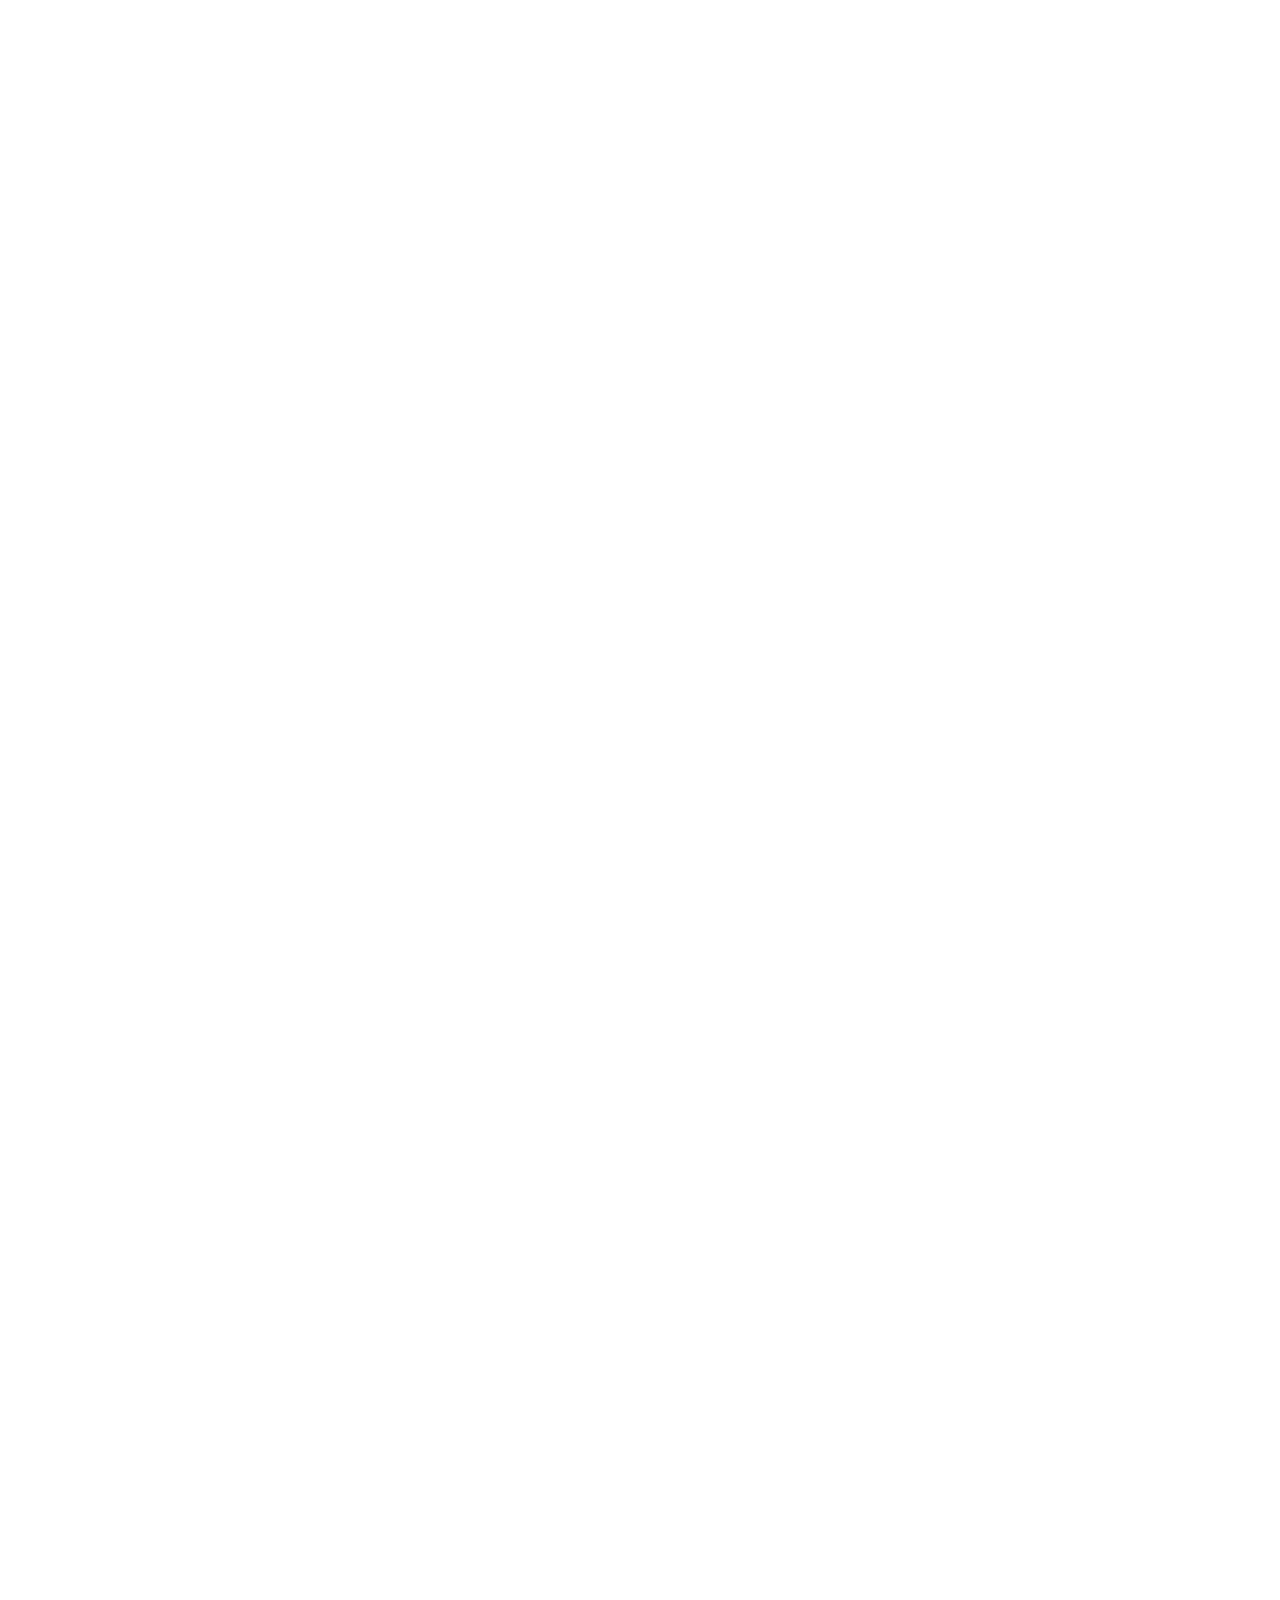
==== index.html @ 31394040 "Add files via upload" ====
<!DOCTYPE html>
<html lang="en">

<head>
    <meta charset="UTF-8">
    <meta name="viewport" content="width=device-width, initial-scale=1.0">
    <title>FORGE | Digital Fabrication</title>
    <link rel="stylesheet" href="index.css">
    <meta name="description" content="A high-performance instrument of digital fabrication. Welcome to FORGE.">
    <link rel="icon" type="image/svg+xml" href="favicon.svg">
</head>
<body class="level-0" style="cursor: crosshair;">
    <!-- Global Scanner Perimeter -->
    <div class="perimeter-scanner">
        <div class="scanner-beam"></div>
    </div>

    <canvas id="tech-canvas"></canvas>

    <!-- Abstract Sci-fi Elements -->
    <div class="abstract-glow glow-1"></div>
    <div class="abstract-glow glow-2"></div>
    <div class="abstract-grid"></div>

    <header class="main-header">
        <div class="logo-container">
            <div class="logo-glow"></div>
            <div class="glitch-text" style="font-family: var(--font-display); font-weight: 700; font-size: 2.5rem; line-height: 1; letter-spacing: 2px;">FORGE_</div>
            <div class="logo-underline"></div>
        </div>
        <nav class="nav-links">
            <a href="#insights" class="nav-link">INSIGHTS</a>
            <a href="#portfolio" class="nav-link">PORTFOLIO</a>
            <a href="#contact" class="btn btn-secondary nav-cta" style="padding: 8px 16px;">WORK WITH US</a>
            <button id="auth-trigger" class="btn btn-primary" style="padding: 12px 24px; font-size: 1rem; letter-spacing: 1px;">LOGIN</button>
            <div id="profile-container" style="position: relative; display: none;">
                <div id="profile-trigger" class="profile-icon">?</div>
                <div id="profile-menu" style="display: none; position: absolute; top: 110%; right: 0; background: var(--surface-container-low); border: 1px solid var(--outline-variant); width: 120px; z-index: 10;">
                    <button id="logout-btn">[ LOGOUT ]</button>
                </div>
            </div>
        </nav>
    </header>

    <!-- HERO SECTION -->
    <section class="hero-section level-0" id="hero-section">
        <div class="hero-bg-image">
            <img src="hero_bg.png" alt="FORGE digital fabrication abstract background">
        </div>
        <canvas id="hero-canvas"></canvas>
        <div class="hero-content">
            <h2 class="hero-eyebrow reveal-text" data-delay="0">WE FORGE YOUR VISION</h2>
            <h1 class="display-lg hero-headline">
                <span class="headline-word" style="--word-index: 0">DIGITAL</span>
                <span class="headline-word" style="--word-index: 1">PRECISION.</span>
                <br>
                <span class="headline-word" style="--word-index: 2">EXACTLY</span>
                <span class="headline-word" style="--word-index: 3">AS</span>
                <span class="headline-word" style="--word-index: 4">IMAGINED.</span>
            </h1>
            <p class="hero-description reveal-text" data-delay="600">
                We build high-performance apps, sites, and digital experiences that don't just meet standards — they
                exceed expectations. Our process rejects generic templates in favor of custom builds tailored to your
                specific goals.
            </p>
            <div class="hero-cta-group reveal-text" data-delay="800">
                <a href="#portfolio" class="btn btn-primary btn-glow">INITIALIZE PORTFOLIO</a>
            </div>
        </div>
    </section>

    <!-- INSIGHTS SECTION -->
    <section id="insights" class="level-1">
        <div class="asymmetrical-box" style="margin-bottom: 64px; max-width: 600px;">
            <span class="label-sm label-glow">Module 1.0</span>
            <h2 class="section-title">SYSTEM INSIGHTS</h2>
            <p style="color: var(--secondary-container);">Operational intelligence from our latest builds. Scalable architecture powered by data, not guesswork.</p>
        </div>

        <div class="layout-grid layout-grid-3">
            <!-- Article 1 -->
            <article class="level-2 data-card ghost-border card-shine">
                <div class="scanning-bg"></div>
                <div class="card-content">
                    <span class="label-sm">CASE STUDY</span>
                    <h3 style="margin-top: 16px;">High-Conversion Interface Architecture</h3>
                    <p style="font-size: 0.875rem; color: var(--secondary-container); margin-bottom: 24px;">Why precision engineering in UI demands clean geometric hierarchies to drive user action and brand authority.</p>
                </div>
            </article>

            <!-- Article 2 -->
            <article class="level-2 data-card ghost-border card-shine" style="transform: translateY(32px);">
                <div class="scanning-bg"></div>
                <div class="card-content">
                    <span class="label-sm">TECH STACK</span>
                    <h3 style="margin-top: 16px;">Engineered for Velocity: Real-Time Data</h3>
                    <p style="font-size: 0.875rem; color: var(--secondary-container); margin-bottom: 24px;">How we manage complex state arrays to ensure micro-second responsiveness in high-traffic applications.</p>
                </div>
            </article>

            <!-- Article 3 -->
            <article class="level-2 data-card ghost-border card-shine" style="background-color: var(--surface-bright);">
                <div class="scanning-bg"></div>
                <div class="card-content">
                    <span class="label-sm">PERFORMANCE</span>
                    <h3 style="margin-top: 16px;">Live Updates vs. Legacy Polling</h3>
                    <p style="font-size: 0.875rem; color: var(--secondary-container); margin-bottom: 32px;">Leveraging Server-Side Events to maximize data freshness and reduce server load in modern React environments.</p>
                    
                    <!-- Server-Side Events Data Flow Visual -->
                    <div class="data-flow-visual">
                        <div class="flow-line"></div>
                        <div class="flow-node active"></div>
                        <div class="flow-node active" style="animation-delay: 0.5s;"></div>
                        <div class="flow-node active" style="animation-delay: 1.0s;"></div>
                        <div class="flow-node"></div>
                    </div>
                </div>
            </article>
        </div>
    </section>

    <!-- PORTFOLIO / SERVICES SECTION -->
    <section id="portfolio" class="level-0" style="padding: 120px 5%;">

        <div class="services-header">
            <div class="asymmetrical-box" style="max-width: 600px;">
                <span class="label-sm label-glow">Module 2.0</span>
                <h2 class="section-title">SERVICES</h2>
                <p style="color: var(--secondary-container); margin-bottom: 0;">Precision-built digital solutions across three core disciplines. Select a node to inspect.</p>
            </div>

            <div class="service-filters" id="service-filters">
                <div class="chip service-chip active" data-filter="all">ALL</div>
                <div class="chip service-chip" data-filter="webdev">WEB DEV</div>
                <div class="chip service-chip" data-filter="design">DESIGN</div>
                <div class="chip service-chip" data-filter="consulting">CONSULTING</div>
            </div>
        </div>

        <div class="services-container" id="services-container">
            <!-- Service 1: Web Development -->
            <div class="service-panel" data-category="webdev">
                <div class="layout-grid" style="align-items: center;">
                    <div class="service-image-container ghost-border">
                        <img src="web_dev_hero.png" alt="Web Development - Full-stack engineering pipeline" class="service-image">
                        <div class="service-image-overlay">
                            <span class="label-sm" style="margin-bottom: 0;">SERVICE_NODE_01</span>
                        </div>
                        <div class="service-image-bar"></div>
                    </div>
                    <div class="service-info">
                        <span class="label-sm" style="color: #ffffff;">FULL-STACK ENGINEERING</span>
                        <h3 class="display-lg" style="font-size: 2.5rem;">WEB DEVELOPMENT</h3>
                        <p style="color: var(--secondary-container); margin-bottom: 32px;">High-performance websites and web applications engineered from the ground up. From responsive landing pages to complex full-stack platforms — every line of code is optimized for speed, scalability, and surgical precision. We don't deploy templates. We build instruments.</p>
                        <div style="display:flex; gap: 8px; margin-bottom: 32px; flex-wrap: wrap;">
                            <span class="chip">REACT</span>
                            <span class="chip">NEXT.JS</span>
                            <span class="chip">NODE.JS</span>
                            <span class="chip">API DESIGN</span>
                            <span class="chip">DATABASES</span>
                        </div>
                        <a href="#contact" class="btn btn-secondary" style="padding: 12px 24px;">REQUEST DEPLOYMENT →</a>
                    </div>
                </div>
            </div>

            <!-- Service 2: UI/UX Design -->
            <div class="service-panel" data-category="design">
                <div class="layout-grid" style="align-items: center; background-color: var(--surface-container-low); margin: 0 -5%; padding: 64px 5%;">
                    <div class="service-info" style="padding-right: 5%;">
                        <span class="label-sm" style="color: #ff6b6b;">INTERFACE ARCHITECTURE</span>
                        <h3 class="display-lg" style="font-size: 2.5rem;">UI / UX DESIGN</h3>
                        <p style="color: var(--secondary-container); margin-bottom: 32px;">Premium interface design that merges aesthetic authority with behavioral intelligence. We craft intuitive, conversion-focused layouts grounded in modern design systems — where every pixel serves a purpose and every interaction tells a story. Visual identity, forged to convert.</p>
                        <div style="display:flex; gap: 8px; margin-bottom: 32px; flex-wrap: wrap;">
                            <span class="chip">FIGMA</span>
                            <span class="chip">PROTOTYPING</span>
                            <span class="chip">DESIGN SYSTEMS</span>
                            <span class="chip">MOTION DESIGN</span>
                        </div>
                        <a href="#contact" class="btn btn-secondary" style="padding: 12px 24px;">INITIATE DESIGN →</a>
                    </div>
                    <div class="service-image-container floating-panel">
                        <img src="design_hero.png" alt="UI/UX Design - Interface architecture" class="service-image">
                        <div class="service-image-overlay">
                            <span class="label-sm" style="margin-bottom: 0;">DESIGN_FORGE_ACTIVE</span>
                        </div>
                    </div>
                </div>
            </div>

            <!-- Service 3: Consulting -->
            <div class="service-panel" data-category="consulting">
                <div class="layout-grid" style="align-items: center;">
                    <div class="service-image-container ghost-border">
                        <img src="consulting_hero.png" alt="Digital Consulting - Strategy and analytics" class="service-image">
                        <div class="service-image-overlay">
                            <span class="label-sm" style="margin-bottom: 0;">STRATEGY_CORE_03</span>
                        </div>
                        <div class="service-image-bar" style="background: linear-gradient(90deg, #b91c1c, #ffffff);"></div>
                    </div>
                    <div class="service-info">
                        <span class="label-sm" style="color: #b91c1c;">STRATEGIC INTELLIGENCE</span>
                        <h3 class="display-lg" style="font-size: 2.5rem;">DIGITAL CONSULTING</h3>
                        <p style="color: var(--secondary-container); margin-bottom: 32px;">Data-driven strategy that transforms business complexity into executable roadmaps. We audit your digital infrastructure, identify performance bottlenecks, and architect growth frameworks — powered by analytics, not assumptions. Your mission parameters, decoded and deployed.</p>
                        <div style="display:flex; gap: 8px; margin-bottom: 32px; flex-wrap: wrap;">
                            <span class="chip">TECH AUDITS</span>
                            <span class="chip">GROWTH STRATEGY</span>
                            <span class="chip">SEO ENGINEERING</span>
                            <span class="chip">ANALYTICS</span>
                        </div>
                        <a href="#contact" class="btn btn-secondary" style="padding: 12px 24px;">SCHEDULE BRIEFING →</a>
                    </div>
                </div>
            </div>
        </div>

    </section>

    <!-- CONTACT SECTION -->
    <section id="contact" class="level-1" style="position: relative; overflow: hidden;">
        <!-- scanning background effect -->
        <div class="scanning-bg" style="opacity: 0.5;"></div>

        <div class="layout-grid" style="position: relative; z-index: 1;">
            <div>
                <span class="label-sm label-glow">Module 3.0</span>
                <h2 class="display-lg section-title" style="font-size: 3rem; text-transform: uppercase;">LET'S BUILD SOMETHING</h2>
                <p style="color: var(--secondary-container); margin-bottom: 48px;">
                    Got a project in mind? Tell us what you need. We'll get back to you within 48 hours with a plan that actually makes sense.
                </p>

            </div>

            <div class="level-2 floating-panel" style="padding: 48px;">
                <form id="contact-form">
                    <div class="input-group">
                        <label class="form-label" for="identity" style="font-family: monospace;">[ YOUR NAME ]</label>
                        <input type="text" id="identity" name="identity" required
                            placeholder="What should we call you?">
                        <span class="error-text">We need your name to get started.</span>
                    </div>

                    <div class="input-group">
                        <label class="form-label" for="vector" style="font-family: monospace;">[ YOUR EMAIL ]</label>
                        <input type="email" id="vector" name="vector" required placeholder="you@example.com">
                        <span class="error-text">Please enter a valid email address.</span>
                    </div>

                    <div class="input-group">
                        <label class="form-label" for="payload" style="font-family: monospace;">[ PROJECT DETAILS ]</label>
                        <textarea id="payload" name="payload" rows="4" required
                            placeholder="What are you building? Tell us about your goals, timeline, and budget..."></textarea>
                        <span class="error-text">Let us know what you have in mind.</span>
                    </div>

                    <button type="submit" class="btn btn-primary glitch-btn" data-target-text="<sending_message>" data-original-text="SEND MESSAGE" style="width: 100%;">SEND MESSAGE</button>
                    <div id="form-success"
                        style="display:none; color: var(--primary); margin-top: 16px; font-weight: 500; text-align: center;">
                        MESSAGE SENT. WE'LL BE IN TOUCH SOON.
                    </div>
                </form>
            </div>
        </div>
    </section>

    <!-- FOOTER -->
    <footer class="level-2" style="background-color: var(--surface);">
        <div style="display: flex; justify-content: space-between; align-items: center; flex-wrap: wrap;">
            <div>
                <span class="label-sm footer-status"><span class="status-dot"></span> SYSTEM STATUS: ONLINE</span>
                <div style="color: var(--secondary-container); font-size: 0.875rem;">© 2026 FORGE LLC</div>
            </div>
            <div class="footer-terminal">
                END OF LINE<span class="terminal-cursor">_</span>
            </div>
        </div>
    </footer>

    <!-- COMMAND CENTER MODULES -->

    <!-- Access Portal (Module 0.0) -->
    <div id="auth-portal" class="overlay-modal" style="display: none;">
        <div class="auth-module">
            <button id="close-auth" class="close-btn">[X]</button>
            <div id="auth-login-view">
                <div class="auth-header">CLIENT PORTAL / SECURE ACCESS</div>
                <p class="auth-subtext">Access your secure client profile to communicate with the Forge engineering team.</p>
                
                <form id="login-form" style="display: flex; flex-direction: column; gap: 16px;">
                    <div class="vault-input-group">
                        <label class="vault-label" for="login-vector">[ USERNAME ]</label>
                        <input type="text" id="login-vector" class="vault-input" placeholder="Enter your username" required>
                    </div>
                    <div class="vault-input-group">
                        <label class="vault-label" for="login-pass">[ PASSWORD ]</label>
                        <input type="password" id="login-pass" class="vault-input" placeholder="Enter your password" required>
                    </div>
                    
                    <button type="submit" class="btn btn-primary" style="margin-top: 16px; width: 100%; font-size: 0.875rem; letter-spacing: 2px;">LOGIN</button>
                    <div style="text-align: center; margin-top: 16px;">
                        <a href="#" id="show-register-link" style="color: var(--secondary-container); font-family: monospace; font-size: 0.75rem; text-decoration: none;">&lt;CREATE_NEW_ACCOUNT&gt;</a>
                    </div>
                </form>
            </div>

            <div id="auth-register-view" style="display: none;">
                <div class="auth-header">CLIENT FABRICATION</div>
                <p class="auth-subtext">Create a secure client profile to establish communications with the Forge engineering team.</p>
                
                <form id="register-form" style="display: flex; flex-direction: column; gap: 16px;">
                    <div class="vault-input-group">
                        <label class="vault-label" for="reg-nom">[ USERNAME ]</label>
                        <input type="text" id="reg-nom" class="vault-input" placeholder="Enter your username" required>
                    </div>
                    <div class="vault-input-group">
                        <label class="vault-label" for="reg-pass">[ PASSWORD ]</label>
                        <input type="password" id="reg-pass" class="vault-input" placeholder="Choose a secure password" required>
                    </div>
                    <div class="vault-input-group">
                        <label class="vault-label" for="reg-pass-confirm">[ CONFIRM PASSWORD ]</label>
                        <input type="password" id="reg-pass-confirm" class="vault-input" placeholder="Confirm your password" required>
                    </div>
                    
                    <button type="submit" class="btn btn-primary" style="margin-top: 16px; width: 100%; font-size: 0.875rem; letter-spacing: 2px;">CREATE ACCOUNT</button>
                    <div style="text-align: center; margin-top: 16px;">
                        <a href="#" id="show-login-link" style="color: var(--secondary-container); font-family: monospace; font-size: 0.75rem; text-decoration: none;">&lt;LOG_INTO_EXISTING_ACCOUNT&gt;</a>
                    </div>
                </form>
            </div>
        </div>
    </div>
    </div>

    <!-- Post-Auth Operations Hub / FB Style Comms Panel -->
    <div id="comms-widget" class="comms-panel" style="display: none;">
        <div class="comms-header" style="justify-content: space-between;">
            <div style="display: flex; align-items: center; gap: 12px;">
                <div style="width: 32px; height: 32px; background: var(--surface-container-low); display: flex; align-items: center; justify-content: center; font-weight: bold; border: 1px solid var(--outline-variant);">FA</div>
                <div style="display: flex; flex-direction: column;">
                    <div style="font-family: var(--font-body); color: var(--primary); font-size: 0.875rem; font-weight: bold;">Forge Admin</div>
                    <div style="display: flex; align-items: center; gap: 6px;">
                        <div style="width: 6px; height: 6px; background: #10b981; border-radius: 50%;"></div>
                        <span style="font-family: var(--font-body); color: var(--secondary-container); font-size: 0.65rem;">Active now</span>
                    </div>
                </div>
            </div>
            <div style="display: flex; gap: 12px; align-items: center;">
                <button id="call-comms" class="icon-btn" title="Initiate Secure Voice Uplink" style="color: var(--primary); font-size: 1.1rem; line-height: 1;">📞</button>
                <button id="maximize-comms" class="icon-btn" style="color: var(--primary); font-size: 1.1rem; line-height: 1;">⛶</button>
            </div>
        </div>
        
        <!-- Voice Call Overlay -->
        <div id="call-overlay" style="display: none; position: absolute; inset: 0; top: 57px; background: rgba(11, 12, 16, 0.95); backdrop-filter: blur(10px); z-index: 10; flex-direction: column; align-items: center; justify-content: center;">
            <div id="call-status-text" style="color: var(--primary); font-family: monospace; font-size: 1.2rem; letter-spacing: 2px; margin-bottom: 24px;">ESTABLISHING UPLINK...</div>
            <div class="voice-bars" style="display: flex; gap: 6px; height: 60px; align-items: center; justify-content: center; margin-bottom: 32px; opacity: 0; transition: opacity 0.3s;">
                <div class="bar"></div><div class="bar"></div><div class="bar"></div><div class="bar"></div><div class="bar"></div>
            </div>
            <div style="display: none; gap: 24px; margin-bottom: 32px;" id="user-call-extras">
                <button class="call-mute-btn action-circle-btn" style="background: #111; border: 1px solid rgba(255,255,255,0.08); box-shadow: inset 0 2px 4px rgba(255,255,255,0.05), inset 0 -4px 10px rgba(0,0,0,0.8), 0 10px 20px rgba(0,0,0,0.6); border-radius: 50%; width: 56px; height: 56px; display: flex; align-items: center; justify-content: center; cursor: pointer; color: #fff; transition: all 0.3s cubic-bezier(0.4, 0, 0.2, 1); transform: translateY(0);" onmouseover="this.style.transform='translateY(-4px)'; this.style.boxShadow='inset 0 2px 4px rgba(255,255,255,0.1), inset 0 -4px 10px rgba(0,0,0,0.8), 0 15px 25px rgba(0,0,0,0.8)';" onmouseout="this.style.transform='translateY(0)'; this.style.boxShadow='inset 0 2px 4px rgba(255,255,255,0.05), inset 0 -4px 10px rgba(0,0,0,0.8), 0 10px 20px rgba(0,0,0,0.6)';">
                    <svg width="22" height="22" viewBox="0 0 24 24" fill="currentColor" style="filter: drop-shadow(0 2px 4px rgba(0,0,0,0.5));"><path d="M12 14c1.66 0 2.99-1.34 2.99-3L15 5c0-1.66-1.34-3-3-3S9 3.34 9 5v6c0 1.66 1.34 3 3 3zm5.3-3c0 3-2.54 5.1-5.3 5.1S6.7 14 6.7 11H5c0 3.41 2.72 6.23 6 6.72V21h2v-3.28c3.28-.48 6-3.3 6-6.72h-1.7z"/></svg>
                </button>
                <button class="call-speaker-btn action-circle-btn" style="background: #111; border: 1px solid rgba(255,255,255,0.08); box-shadow: inset 0 2px 4px rgba(255,255,255,0.05), inset 0 -4px 10px rgba(0,0,0,0.8), 0 10px 20px rgba(0,0,0,0.6); border-radius: 50%; width: 56px; height: 56px; display: flex; align-items: center; justify-content: center; cursor: pointer; color: #fff; transition: all 0.3s cubic-bezier(0.4, 0, 0.2, 1); transform: translateY(0);" onmouseover="this.style.transform='translateY(-4px)'; this.style.boxShadow='inset 0 2px 4px rgba(255,255,255,0.1), inset 0 -4px 10px rgba(0,0,0,0.8), 0 15px 25px rgba(0,0,0,0.8)';" onmouseout="this.style.transform='translateY(0)'; this.style.boxShadow='inset 0 2px 4px rgba(255,255,255,0.05), inset 0 -4px 10px rgba(0,0,0,0.8), 0 10px 20px rgba(0,0,0,0.6)';">
                    <svg width="22" height="22" viewBox="0 0 24 24" fill="currentColor" style="filter: drop-shadow(0 2px 4px rgba(0,0,0,0.5));"><path d="M3 9v6h4l5 5V4L7 9H3zm13.5 3c0-1.77-1.02-3.29-2.5-4.03v8.05c1.48-.73 2.5-2.25 2.5-4.02zM14 3.23v2.06c2.89.86 5 3.54 5 6.71s-2.11 5.85-5 6.71v2.06c4.01-.91 7-4.49 7-8.77s-2.99-7.86-7-8.77z"/></svg>
                </button>
            </div>
            <button id="end-call-btn" class="uplink-action-btn" style="display: block; background: #000; border: 1px solid #ef4444; color: #ef4444; border-radius: 8px; padding: 14px 40px; font-weight: bold; font-family: monospace; font-size: 1rem; letter-spacing: 2px; box-shadow: 0 8px 24px rgba(239, 68, 68, 0.15); transition: all 0.3s cubic-bezier(0.4, 0, 0.2, 1); cursor: pointer;" onmouseover="this.style.background='#ef4444'; this.style.color='#000'; this.style.boxShadow='0 12px 30px rgba(239, 68, 68, 0.4)'; this.style.transform='translateY(-2px)';" onmouseout="this.style.background='#000'; this.style.color='#ef4444'; this.style.boxShadow='0 8px 24px rgba(239, 68, 68, 0.15)'; this.style.transform='translateY(0)';">[ CANCEL ]</button>
        </div>

        <div id="client-progress-container" style="padding: 12px 16px; background: rgba(0, 0, 0, 0.4); border-bottom: 1px solid var(--outline-variant); display: flex; flex-direction: column; gap: 8px;">
            <div style="display: flex; justify-content: space-between; font-size: 0.75rem; font-family: monospace; color: var(--secondary-container); letter-spacing: 1px;">
                <span>PROJECT STATUS</span>
                <span id="client-progress-text" style="color: var(--primary);">NOT STARTED</span>
            </div>
            <div class="progress-track" style="height: 6px; background: rgba(255,255,255,0.1); border-radius: 3px; position: relative; overflow: hidden;">
                <div id="client-progress-fill" style="position: absolute; top: 0; left: 0; height: 100%; width: 0%; background: linear-gradient(90deg, #ef4444, #f87171); border-radius: 3px; transition: width 0.5s cubic-bezier(0.4, 0, 0.2, 1); box-shadow: 0 0 10px rgba(239, 68, 68, 0.5);"></div>
            </div>
            <div style="display: flex; justify-content: space-between; font-size: 0.6rem; color: rgba(255,255,255,0.3); text-transform: uppercase;">
                <span>Initiated</span>
                <span>In Progress</span>
                <span>Review</span>
                <span>Complete</span>
            </div>
        </div>

        <div class="comms-body" id="comms-feed" style="background: var(--surface);">
            <!-- Feed drops the heavy system messages, uses left/right chat bubble alignment -->
            <div class="chat-bubble admin-bubble" style="margin-top: 8px;">Forge systems online. How can we deploy?</div>
        </div>
        
        <div class="comms-footer" id="user-comms-footer" style="display: flex; gap: 8px; align-items: center; padding: 12px; background: var(--surface-container-low);">
            <button id="user-attach-btn" class="icon-btn" style="color: var(--secondary-container); font-size: 1.1rem; flex-shrink: 0;" title="Attach File">📎</button>
            <input type="file" id="user-file-input" style="display: none;" accept="image/*,video/*,audio/*,.pdf,.doc,.docx">
            <input type="text" id="direct-transmission" placeholder="Type a message..." class="vault-input" style="flex-grow: 1; padding: 8px; font-size: 0.875rem; border: none; background: transparent;">
            <button id="user-voice-btn" class="icon-btn" style="color: var(--secondary-container); font-size: 1.1rem; flex-shrink: 0;" title="Voice Note">🎤</button>
            <button id="fb-send-btn" class="btn btn-primary" style="padding: 8px 12px; font-size: 0.75rem; flex-shrink: 0;">SEND</button>
        </div>
        <div id="user-recording-overlay" style="display: none; align-items: center; justify-content: space-between; padding: 12px; background: var(--surface-container-low); border-top: 1px solid var(--outline-variant); position: absolute; bottom: 0; left: 0; right: 0; height: 50px; z-index: 20;">
            <div style="display: flex; align-items: center; gap: 12px; color: var(--error); font-weight: bold; animation: comms-pulse 1s infinite alternate;">
                <div style="width: 10px; height: 10px; background: var(--error); border-radius: 50%;"></div> RECORDING...
            </div>
            <div style="font-family: monospace; color: var(--primary);" id="user-recording-timer">0:00</div>
            <div style="display: flex; gap: 8px;">
                <button id="user-cancel-voice" class="icon-btn" style="color: var(--error);" title="Cancel">✖</button>
                <button id="user-send-voice" class="btn btn-primary" style="padding: 4px 12px; font-size: 0.75rem; background: var(--error); border-color: var(--error); color: #fff;">SEND</button>
            </div>
        </div>
    </div>
    </div>
    <div class="social-floats">
        <a href="https://wa.me/1234567890" target="_blank" rel="noopener noreferrer" class="social-float-btn wa-float">
            <svg xmlns="http://www.w3.org/2000/svg" viewBox="0 0 448 512" fill="#fff">
                <path d="M380.9 97.1C339 55.1 283.2 32 223.9 32c-122.4 0-222 99.6-222 222 0 39.1 10.2 77.3 29.6 111L0 480l117.7-30.9c32.4 17.7 68.9 27 106.1 27h.1c122.3 0 224.1-99.6 224.1-222 0-59.3-25.2-115-67.1-157.1zM224 430c-30.3 0-60.6-8.2-86.4-23.7l-6.2-3.7-64.2 16.8 17-62.6-4.1-6.5C63.8 322 54 289.4 54 254.9c0-93.7 76.5-170.2 170.2-170.2 45.4 0 88.1 17.7 120.2 49.8 32 32.1 49.7 74.8 49.7 120.2 0 93.8-76.5 170.3-170.1 170.3zm93.4-127.3c-5.1-2.6-30.3-15-35-16.7-4.7-1.7-8.1-2.6-11.5 2.6-3.4 5.1-13.2 16.7-16.2 20.1-3 3.4-6 3.8-11.1 1.3-29.4-14.7-49.3-26.6-69-59.6-1.9-3.2 1.9-2.9 6.8-12.7s11.5-16.2 13.2-19.6c1.7-3.4 .9-6.4-.4-9-1.3-2.6-11.5-27.8-15.8-38.1-4.1-10.2-8.3-8.8-11.5-9-3-.1-6.4-.1-9.8-.1s-8.9 1.3-13.6 6.4c-4.7 5.1-18 17.5-18 42.7s18.4 49.5 20.9 52.9c2.6 3.4 36.1 55.1 87.4 77.2 32.5 14 45.3 15.2 61.5 12.8 9.9-1.5 30.3-12.4 34.6-24.4 4.3-12 4.3-22.2 3-24.4-1.3-2.2-4.7-3.4-9.8-6z"/>
            </svg>
        </a>
        <a href="https://t.me/Argon_xrpl" target="_blank" rel="noopener noreferrer" class="social-float-btn tg-float">
            <svg viewBox="0 0 240 240" xmlns="http://www.w3.org/2000/svg">
                <g fill="#fff">
                    <path d="m98 175c-4 0-3-1-4-4l-11-37 87-54c4-2 8 1 5 4l-75 68v39l22-19 36 26c6 3 11 2 13-5l23-110c2-9-3-13-9-11l-140 54c-8 3-8 8-1 10l36 11 17 56z"/>
                    <path opacity="0.8" d="m98 175 16-16-16-11z"/>
                    <path opacity="0.9" d="m114 159 47 34-45-70z"/>
                </g>
            </svg>
        </a>
        <a href="https://www.facebook.com/profile.php?id=61575363518388" target="_blank" rel="noopener noreferrer" class="social-float-btn fb-float">
            <svg xmlns="http://www.w3.org/2000/svg" viewBox="0 0 320 512" fill="#fff"><path d="M279.14 288l14.22-92.66h-88.91v-60.13c0-25.35 12.42-50.06 52.24-50.06h40.42V6.26S260.43 0 225.36 0c-73.22 0-121.08 44.38-121.08 124.72v70.62H22.89V288h81.39v224h100.17V288z"/></svg>
        </a>
        <a href="https://x.com/ForgeCreative26" target="_blank" rel="noopener noreferrer" class="social-float-btn x-float">
            <svg xmlns="http://www.w3.org/2000/svg" viewBox="0 0 512 512" fill="#fff"><path d="M389.2 48h70.6L305.6 224.2 487 464H345L233.6 318.6 106.5 464H35.8L200.7 275.5 26.8 48H172.4L272.9 180.9 389.2 48zM364.4 421.8h39.1L151.1 88h-42L364.4 421.8z"/></svg>
        </a>
    </div>

    <!-- Firebase Core & Database -->
    <script src="https://www.gstatic.com/firebasejs/9.23.0/firebase-app-compat.js"></script>
    <script src="https://www.gstatic.com/firebasejs/9.23.0/firebase-database-compat.js"></script>
    <!-- State Multiplexer -->
    <script src="firebase-sync.js"></script>
    <script src="main.js"></script>
</body>

</html>
---- index.css ----
@import url('https://fonts.googleapis.com/css2?family=Inter:wght@400;500;600&family=Space+Grotesk:wght@400;500;700&display=swap');

:root {
  /* Colors */
  --surface: #0b0c10; /* Smooth, deep midnight blue */
  --surface-container-low: #13151a;
  --surface-container: #1c1f26;
  --surface-bright: #282c36;
  
  --primary: #ef4444; /* Vibrant red */
  --primary-container: #991b1b; /* Deep crimson */
  --on-primary: #ffffff;
  
  --secondary-container: #b7b5b4;
  --error: #ffb4ab;
  --on-surface: #e2e2e2;
  --outline-variant: rgba(198, 198, 199, 0.15); /* 15% ghost border */

  /* Shadows & Elevations */
  --ambient-red-shadow: 0 10px 40px rgba(185, 28, 28, 0.15); /* Smoother red glow */
  --ambient-red-shadow-hover: 0 0 25px rgba(239, 68, 68, 0.4);
  --glass-bg: rgba(40, 44, 54, 0.5); /* surface-bright at 50% */

  /* Typography */
  --font-display: 'Space Grotesk', sans-serif;
  --font-body: 'Inter', sans-serif;
}

/* Base Reset & Global Styles */
* {
  box-sizing: border-box;
  margin: 0;
  padding: 0;
  border-radius: 0 !important; /* Zero border radius rule */
}

html {
  scroll-behavior: smooth;
}

::-webkit-scrollbar {
  width: 8px;
}
::-webkit-scrollbar-track {
  background: var(--surface);
}
::-webkit-scrollbar-thumb {
  background: rgba(239, 68, 68, 0.3);
  border-radius: 4px !important;
}
::-webkit-scrollbar-thumb:hover {
  background: rgba(239, 68, 68, 0.6);
}

body {
  background-color: var(--surface);
  color: var(--on-surface);
  font-family: var(--font-body);
  line-height: 1.6;
  -webkit-font-smoothing: antialiased;
}

h1, h2, h3, h4, h5, h6 {
  font-family: var(--font-display);
  font-weight: 700;
  letter-spacing: -0.05em;
  margin-bottom: 24px;
}

h1, .display-lg {
  font-size: 4rem;
  line-height: 1.1;
}

h2 { font-size: 2.5rem; }
h3 { font-size: 1.75rem; }

.label-sm {
  font-size: 0.75rem;
  text-transform: uppercase;
  letter-spacing: 0.1em;
  font-weight: 500;
  color: var(--primary);
  display: block;
  margin-bottom: 8px;
}

/* Layout Levels */
.level-0 { background-color: var(--surface); }
.level-1 { background-color: var(--surface-container-low); padding: 80px 5%; }
.level-2 { background-color: var(--surface-container); padding: 32px; }

/* Utilities */
.ghost-border { border: 1px solid var(--outline-variant); }
.floating-panel {
  background: var(--glass-bg);
  backdrop-filter: blur(20px);
  -webkit-backdrop-filter: blur(20px);
  box-shadow: var(--ambient-red-shadow);
  border: 1px solid rgba(255, 255, 255, 0.05); /* very subtle highlight */
  transform: translateZ(0); /* Hardware acceleration to fix motion blur trailing */
  -webkit-transform: translateZ(0);
  will-change: transform, backdrop-filter;
  backface-visibility: hidden;
  -webkit-backface-visibility: hidden;
}

/* Buttons (The "Forge" Strike) */
.profile-icon {
  width: 40px;
  height: 40px;
  border-radius: 50% !important; /* Overriding strict brutalist rules per user spec */
  background: var(--surface-container-low);
  color: var(--primary);
  display: flex;
  align-items: center;
  justify-content: center;
  font-size: 1.25rem;
  font-weight: bold;
  border: 1px solid var(--outline-variant);
  cursor: pointer;
  font-family: var(--font-display);
  transition: all 0.2s ease;
}
.profile-icon:hover {
  border-color: var(--primary);
  background: rgba(239, 68, 68, 0.1);
}

.btn {
  font-family: var(--font-display);
  font-weight: 500;
  font-size: 1rem;
  padding: 16px 32px;
  cursor: pointer;
  border: none;
  transition: all 0.4s cubic-bezier(0.25, 0.46, 0.45, 0.94);
  display: inline-flex;
  align-items: center;
  justify-content: center;
  gap: 8px;
  text-decoration: none;
  position: relative;
  overflow: hidden;
}

.btn-primary {
  background: linear-gradient(135deg, var(--primary) 0%, var(--primary-container) 100%);
  color: var(--on-primary);
  position: relative;
}

.btn-primary::after {
  content: '';
  position: absolute;
  top: -50%;
  left: -60%;
  width: 30%;
  height: 200%;
  background: linear-gradient(90deg, transparent, rgba(255,255,255,0.15), transparent);
  transform: skewX(-20deg);
  transition: left 0.6s ease;
}

.btn-primary:hover::after {
  left: 120%;
}

.btn-primary:hover {
  box-shadow: 0 0 25px rgba(239, 68, 68, 0.5),
              0 0 50px rgba(220, 38, 38, 0.2),
              0 8px 32px rgba(185, 28, 28, 0.3);
  transform: translateY(-2px);
}

.btn-primary:active {
  transform: translateY(0) scale(0.98);
  box-shadow: 0 0 15px rgba(239, 68, 68, 0.3);
}

.btn-glow {
  animation: btnGlowPulse 3s ease-in-out infinite;
}

@keyframes btnGlowPulse {
  0%, 100% { box-shadow: 0 0 15px rgba(239, 68, 68, 0.2), 0 4px 15px rgba(185, 28, 28, 0.15); }
  50% { box-shadow: 0 0 30px rgba(239, 68, 68, 0.4), 0 4px 25px rgba(185, 28, 28, 0.3); }
}

.btn-secondary {
  background: transparent;
  border: 1px solid var(--outline-variant);
  color: var(--primary);
}

.btn-secondary:hover {
  background-color: rgba(239, 68, 68, 0.1);
  border-color: var(--primary);
  box-shadow: 0 0 20px rgba(239, 68, 68, 0.15);
  transform: translateY(-2px);
}

/* Input Fields */
.input-group {
  margin-bottom: 24px;
  position: relative;
}

.form-label {
  display: block;
  font-size: 0.875rem;
  margin-bottom: 8px;
  color: var(--secondary-container);
}

input, textarea {
  width: 100%;
  background-color: var(--surface-bright); /* highest surface */
  border: none;
  border-bottom: 2px solid transparent;
  color: var(--on-surface);
  padding: 16px;
  font-family: var(--font-body);
  font-size: 1rem;
  transition: all 0.3s ease;
  resize: vertical;
}

input:focus, textarea:focus {
  outline: none;
  border-bottom: 2px solid var(--primary);
  background-color: rgba(57, 57, 57, 0.8);
  box-shadow: 0 10px 20px -10px var(--primary);
}

input:hover, textarea:hover {
  background-color: var(--surface-container-low);
  box-shadow: inset 0 0 10px rgba(239, 68, 68, 0.1);
}

/* Error States */
.has-error input, .has-error textarea {
  border-bottom: 2px solid var(--error);
  box-shadow: inset 0 0 10px rgba(255, 180, 171, 0.05);
}

.error-text {
  color: var(--error);
  font-size: 0.75rem;
  margin-top: 6px;
  display: none;
}
.has-error .error-text { display: block; }

/* Chips */
.chip {
  display: inline-block;
  padding: 8px 16px;
  background-color: var(--surface-bright);
  color: var(--secondary-container);
  font-size: 0.875rem;
  margin-right: 8px;
  margin-bottom: 8px;
  transition: all 0.3s cubic-bezier(0.25, 0.46, 0.45, 0.94);
  position: relative;
  overflow: hidden;
}

.chip::before {
  content: '';
  position: absolute;
  inset: 0;
  background: linear-gradient(135deg, rgba(239, 68, 68, 0.1) 0%, rgba(255, 255, 255, 0.05) 100%);
  opacity: 0;
  transition: opacity 0.3s ease;
}

.chip:hover::before {
  opacity: 1;
}

.chip:hover {
  color: var(--primary);
  border-color: rgba(239, 68, 68, 0.3);
  transform: translateY(-1px);
  box-shadow: 0 4px 12px rgba(239, 68, 68, 0.1);
}

.chip.active {
  background-color: var(--primary);
  color: var(--on-primary);
}

/* Lists and Scanners */
.data-card {
  position: relative;
  overflow: hidden;
}

.scanning-bg {
  position: absolute;
  top: 0; left: 0; right: 0; bottom: 0;
  background: repeating-linear-gradient(
    0deg,
    transparent,
    transparent 1px,
    rgba(255,255,255,0.02) 1px,
    rgba(255,255,255,0.02) 2px
  );
  pointer-events: none;
  z-index: 0;
}

.card-content {
  position: relative;
  z-index: 1;
}

/* Custom Grid/Layout Rules */
.layout-grid {
  display: grid;
  grid-template-columns: 1fr;
  gap: 32px;
}

@media(min-width: 768px) {
  .layout-grid {
    grid-template-columns: repeat(2, 1fr);
  }
  .layout-grid-3 {
    grid-template-columns: repeat(3, 1fr);
  }
}

.main-header {
  padding: 24px 5%;
  display: flex;
  justify-content: space-between;
  align-items: center;
  position: sticky;
  top: 0;
  z-index: 100;
  background: rgba(11, 12, 16, 0.85);
  backdrop-filter: blur(20px) saturate(1.5);
  border-bottom: 1px solid rgba(239, 68, 68, 0.08);
  transition: all 0.4s cubic-bezier(0.25, 0.46, 0.45, 0.94);
}

.main-header:hover {
  border-bottom-color: rgba(239, 68, 68, 0.2);
  background: rgba(11, 12, 16, 0.92);
}

/* ========================= */
/* LOGO ENHANCEMENT          */
/* ========================= */

.logo-container {
  position: relative;
  display: inline-flex;
  flex-direction: column;
  align-items: flex-start;
  cursor: pointer;
  transition: transform 0.5s cubic-bezier(0.25, 0.46, 0.45, 0.94);
}

.logo-container:hover {
  transform: scale(1.12) translateX(4px);
}

.logo-container:hover .glitch-text {
  text-shadow: 0 0 20px rgba(239, 68, 68, 0.6),
               0 0 40px rgba(220, 38, 38, 0.3),
               0 0 80px rgba(185, 28, 28, 0.15);
  filter: brightness(1.2);
}

.logo-glow {
  position: absolute;
  top: 50%;
  left: 50%;
  transform: translate(-50%, -50%);
  width: 120%;
  height: 200%;
  background: radial-gradient(
    ellipse at center,
    rgba(239, 68, 68, 0.15) 0%,
    rgba(220, 38, 38, 0.08) 30%,
    transparent 70%
  );
  pointer-events: none;
  opacity: 0;
  transition: opacity 0.5s ease;
  filter: blur(20px);
}

.logo-container:hover .logo-glow {
  opacity: 1;
  animation: logoGlowPulse 2s ease-in-out infinite alternate;
}

@keyframes logoGlowPulse {
  0% { opacity: 0.6; transform: translate(-50%, -50%) scale(0.9); }
  100% { opacity: 1; transform: translate(-50%, -50%) scale(1.1); }
}

.logo-underline {
  width: 0;
  height: 2px;
  background: linear-gradient(90deg, var(--primary), var(--primary-container), #ffffff);
  transition: width 0.6s cubic-bezier(0.25, 0.46, 0.45, 0.94);
  margin-top: 4px;
  box-shadow: 0 0 10px rgba(239, 68, 68, 0.5),
              0 0 20px rgba(239, 68, 68, 0.2);
}

.logo-container:hover .logo-underline {
  width: 100%;
}

/* ========================= */
/* NAV LINKS ENHANCEMENT     */
/* ========================= */

.nav-links {
  display: flex;
  gap: 24px;
  align-items: center;
}

.nav-link {
  color: var(--on-surface);
  text-decoration: none;
  font-size: 0.875rem;
  font-family: var(--font-display);
  font-weight: 500;
  letter-spacing: 1px;
  position: relative;
  padding: 4px 0;
  transition: color 0.3s ease, text-shadow 0.3s ease;
}

.nav-link::after {
  content: '';
  position: absolute;
  bottom: -2px;
  left: 0;
  width: 0;
  height: 1px;
  background: linear-gradient(90deg, var(--primary), #ffffff);
  transition: width 0.4s cubic-bezier(0.25, 0.46, 0.45, 0.94);
  box-shadow: 0 0 8px rgba(239, 68, 68, 0.4);
}

.nav-link:hover {
  color: var(--primary);
  text-shadow: 0 0 15px rgba(239, 68, 68, 0.4);
}

.nav-link:hover::after {
  width: 100%;
}

.nav-cta {
  position: relative;
  overflow: hidden;
}

.nav-cta::before {
  content: '';
  position: absolute;
  top: 0;
  left: -100%;
  width: 100%;
  height: 100%;
  background: linear-gradient(90deg, transparent, rgba(239, 68, 68, 0.1), transparent);
  transition: left 0.5s ease;
}

.nav-cta:hover::before {
  left: 100%;
}

/* Footer structure */
footer {
  padding: 80px 5%;
  border-top: 10px solid var(--surface-container-low);
}

.asymmetrical-box {
  border-left: 4px solid var(--primary);
  padding-left: 24px;
}

/* Tech Canvas Background */
#tech-canvas {
  position: fixed;
  top: 0;
  left: 0;
  width: 100vw;
  height: 100vh;
  z-index: -1;
  pointer-events: none;
  opacity: 0.6;
}

/* Glitch Title Animation */
.glitch-text {
  position: relative;
  display: inline-block;
  color: var(--primary);
  transition: filter 0.5s ease, text-shadow 0.5s ease;
}

.glitch-text::before, .glitch-text::after {
  content: "FORGE_";
  position: absolute;
  top: 0;
  left: 0;
  width: 100%;
  height: 100%;
  background: transparent;
  color: var(--primary);
  overflow: hidden;
  clip-path: polygon(0 0, 100% 0, 100% 100%, 0 100%);
  pointer-events: none;
}

.glitch-text::before {
  left: 2px;
  text-shadow: -1px 0 rgba(255, 0, 0, 0.7);
  animation: glitch-anim-1 3s infinite linear alternate-reverse;
}

.glitch-text::after {
  left: -2px;
  text-shadow: -1px 0 rgba(255, 255, 255, 0.5);
  animation: glitch-anim-2 2s infinite linear alternate-reverse;
}

@keyframes glitch-anim-1 {
  0% { clip-path: inset(20% 0 80% 0); }
  20% { clip-path: inset(60% 0 10% 0); }
  40% { clip-path: inset(40% 0 50% 0); }
  60% { clip-path: inset(80% 0 5% 0); }
  80% { clip-path: inset(10% 0 70% 0); }
  100% { clip-path: inset(30% 0 50% 0); }
}

@keyframes glitch-anim-2 {
  0% { clip-path: inset(10% 0 60% 0); }
  20% { clip-path: inset(30% 0 20% 0); }
  40% { clip-path: inset(70% 0 10% 0); }
  60% { clip-path: inset(20% 0 50% 0); }
  80% { clip-path: inset(50% 0 30% 0); }
  100% { clip-path: inset(5% 0 80% 0); }
}

/* 3D Depth Card Tilt */
.data-card, .floating-panel {
  transform-style: preserve-3d;
  transition: transform 0.1s ease-out, box-shadow 0.1s ease-out;
}
.data-card .card-content, .floating-panel > * {
  transform: translateZ(40px);
}

/* Abstract Sci-Fi Elements */
.abstract-glow {
  position: fixed;
  border-radius: 50% !important;
  filter: blur(120px);
  z-index: -2;
  pointer-events: none;
  opacity: 0.15;
}

.glow-1 {
  width: 60vw;
  height: 60vw;
  background: radial-gradient(circle, #7f1d1d 0%, transparent 70%);
  top: -20vw;
  left: -20vw;
}

.glow-2 {
  width: 50vw;
  height: 50vw;
  background: radial-gradient(circle, #b91c1c 0%, transparent 70%);
  bottom: -10vw;
  right: -10vw;
}

.abstract-grid {
  position: fixed;
  top: 0; left: 0; right: 0; bottom: 0;
  background-image: linear-gradient(rgba(255, 255, 255, 0.02) 1px, transparent 1px),
  linear-gradient(90deg, rgba(255, 255, 255, 0.02) 1px, transparent 1px);
  background-size: 80px 80px;
  z-index: -3;
  pointer-events: none;
  transform: perspective(500px) rotateX(60deg) scale(2.5) translateY(-200px);
  opacity: 0.8;
  mask-image: radial-gradient(circle at center, black 20%, transparent 80%);
  -webkit-mask-image: radial-gradient(circle at center, black 20%, transparent 80%);
}

/* ==================== */
/* HERO SECTION STYLES  */
/* ==================== */

.hero-section {
  position: relative;
  padding: 120px 5%;
  min-height: 90vh;
  display: flex;
  align-items: center;
  justify-content: center;
  overflow: hidden;
  text-align: center;
}

.hero-bg-image {
  position: absolute;
  inset: 0;
  z-index: 0;
  overflow: hidden;
}

.hero-bg-image img {
  width: 100%;
  height: 100%;
  object-fit: cover;
  opacity: 0.35;
  filter: saturate(0.9) hue-rotate(90deg);
  animation: heroImagePulse 12s ease-in-out infinite alternate;
}

@keyframes heroImagePulse {
  0% { transform: scale(1); filter: saturate(0.9) brightness(0.8) hue-rotate(90deg); }
  50% { transform: scale(1.03); filter: saturate(1.1) brightness(1) hue-rotate(90deg); }
  100% { transform: scale(1); filter: saturate(0.9) brightness(0.8) hue-rotate(90deg); }
}

/* Red tint overlay on hero */
.hero-bg-image::before {
  content: '';
  position: absolute;
  inset: 0;
  background: rgba(153, 27, 27, 0.15);
  mix-blend-mode: color;
  z-index: 1;
  pointer-events: none;
}

.hero-bg-image::after {
  content: '';
  position: absolute;
  inset: 0;
  background: linear-gradient(
    180deg,
    rgba(11, 12, 16, 0.6) 0%,
    rgba(20, 5, 5, 0.35) 40%,
    rgba(11, 12, 16, 0.7) 80%,
    rgba(11, 12, 16, 1) 100%
  );
  z-index: 2;
}

.hero-content {
  max-width: 900px;
  position: relative;
  z-index: 3;
  display: flex;
  flex-direction: column;
  align-items: center;
}

.hero-eyebrow {
  font-family: var(--font-display);
  color: var(--primary);
  font-size: 1.25rem;
  letter-spacing: 6px;
  margin-bottom: 24px;
  text-transform: uppercase;
  text-shadow: 0 0 15px rgba(239, 68, 68, 0.5);
  position: relative;
}

.hero-eyebrow::before,
.hero-eyebrow::after {
  content: '///';
  font-family: monospace;
  font-size: 0.75rem;
  color: rgba(255, 255, 255, 0.4);
  position: absolute;
  top: 50%;
  transform: translateY(-50%);
}

.hero-eyebrow::before {
  left: -40px;
}

.hero-eyebrow::after {
  right: -40px;
}

/* Staggered Hero Headline */
.hero-headline {
  overflow: hidden;
  text-align: center;
}

.headline-word {
  display: inline-block;
  opacity: 0;
  transform: translateY(60px) rotateX(-15deg);
  animation: wordReveal 0.8s cubic-bezier(0.16, 1, 0.3, 1) forwards;
  animation-delay: calc(200ms + var(--word-index) * 120ms);
  margin-right: 0.25em;
  background: linear-gradient(135deg, #ffffff 0%, var(--primary) 40%, #ffffff 100%);
  background-size: 200% 200%;
  -webkit-background-clip: text;
  -webkit-text-fill-color: transparent;
  background-clip: text;
  animation: wordReveal 0.8s cubic-bezier(0.16, 1, 0.3, 1) forwards,
             headlineShimmer 8s ease-in-out infinite;
  animation-delay: calc(200ms + var(--word-index) * 120ms), 0ms;
}

@keyframes wordReveal {
  0% {
    opacity: 0;
    transform: translateY(60px) rotateX(-15deg);
    filter: blur(8px);
  }
  100% {
    opacity: 1;
    transform: translateY(0) rotateX(0);
    filter: blur(0);
  }
}

@keyframes headlineShimmer {
  0%, 100% { background-position: 0% 50%; }
  50% { background-position: 100% 50%; }
}

/* Reveal Text Animation */
.reveal-text {
  opacity: 0;
  transform: translateY(30px);
  animation: revealUp 0.8s cubic-bezier(0.16, 1, 0.3, 1) forwards;
}

.reveal-text[data-delay="0"] { animation-delay: 0ms; }
.reveal-text[data-delay="600"] { animation-delay: 600ms; }
.reveal-text[data-delay="800"] { animation-delay: 800ms; }

@keyframes revealUp {
  0% { opacity: 0; transform: translateY(30px); filter: blur(4px); }
  100% { opacity: 1; transform: translateY(0); filter: blur(0); }
}

.hero-cta-group {
  display: flex;
  gap: 16px;
  justify-content: center;
}

.hero-description {
  font-size: 1.25rem;
  color: var(--secondary-container);
  max-width: 600px;
  margin-bottom: 48px;
  line-height: 1.8;
}

/* Hero Interactive Canvas */
#hero-canvas {
  position: absolute;
  inset: 0;
  width: 100%;
  height: 100%;
  z-index: 1;
  pointer-events: none;
}

.hero-section:hover #hero-canvas {
  pointer-events: auto;
}

/* Interactive Cursor Ring */
.cursor-ring {
  position: fixed;
  width: 40px;
  height: 40px;
  border: 2px solid rgba(239, 68, 68, 0.5);
  border-radius: 50% !important;
  pointer-events: none;
  z-index: 99997;
  transform: translate(-50%, -50%);
  transition: width 0.3s ease, height 0.3s ease, border-color 0.3s ease, opacity 0.3s ease;
  opacity: 0;
  mix-blend-mode: screen;
}

.cursor-ring.visible {
  opacity: 1;
}

.cursor-ring.expanded {
  width: 70px;
  height: 70px;
  border-color: rgba(255, 255, 255, 0.6);
}

/* ========================= */
/* ANVIL LOGO (CONTACT)      */
/* ========================= */

.anvil-logo-container {
  position: relative;
  width: 280px;
  height: 280px;
  display: flex;
  align-items: center;
  justify-content: center;
  margin-top: 8px;
  perspective: 600px;
}

.anvil-glow {
  position: absolute;
  inset: -40px;
  background: radial-gradient(
    circle,
    rgba(220, 38, 38, 0.35) 0%,
    rgba(185, 28, 28, 0.15) 35%,
    rgba(239, 68, 68, 0.05) 60%,
    transparent 75%
  );
  border-radius: 50% !important;
  filter: blur(25px);
  animation: anvilGlowPulse 4s ease-in-out infinite alternate;
  z-index: 0;
}

@keyframes anvilGlowPulse {
  0% { opacity: 0.5; transform: scale(0.9); }
  100% { opacity: 1; transform: scale(1.15); }
}

.anvil-logo {
  position: relative;
  width: 240px;
  height: 240px;
  object-fit: contain;
  z-index: 1;
  transform: rotateX(8deg) rotateY(-5deg) translateZ(40px) scale(1.1);
  transform-style: preserve-3d;
  filter: drop-shadow(0 20px 40px rgba(0, 0, 0, 0.8))
          drop-shadow(0 8px 16px rgba(220, 38, 38, 0.5))
          drop-shadow(0 40px 60px rgba(0, 0, 0, 0.4));
  animation: anvilFloat 5s ease-in-out infinite;
  transition: transform 0.5s cubic-bezier(0.25, 0.46, 0.45, 0.94),
              filter 0.5s ease;
}

.anvil-logo-container:hover .anvil-logo {
  transform: rotateX(2deg) rotateY(-2deg) translateZ(70px) scale(1.18);
  filter: drop-shadow(0 30px 50px rgba(0, 0, 0, 0.9))
          drop-shadow(0 12px 24px rgba(220, 38, 38, 0.7))
          drop-shadow(0 50px 80px rgba(0, 0, 0, 0.5))
          brightness(1.1);
}

.anvil-logo-container:hover .anvil-glow {
  opacity: 1;
  transform: scale(1.3);
}

@keyframes anvilFloat {
  0%, 100% { transform: rotateX(8deg) rotateY(-5deg) translateZ(40px) scale(1.1) translateY(0); }
  50% { transform: rotateX(6deg) rotateY(-3deg) translateZ(50px) scale(1.1) translateY(-10px); }
}

/* ========================= */
/* SERVICES SECTION STYLES   */
/* ========================= */

.services-header {
  display: flex;
  justify-content: space-between;
  align-items: flex-end;
  margin-bottom: 64px;
  flex-wrap: wrap;
  gap: 24px;
}

.service-filters {
  display: flex;
  gap: 8px;
  flex-wrap: wrap;
}

.service-chip {
  cursor: pointer;
  transition: all 0.3s cubic-bezier(0.25, 0.46, 0.45, 0.94);
  user-select: none;
  position: relative;
  overflow: hidden;
}

.service-chip::before {
  content: '';
  position: absolute;
  inset: 0;
  background: linear-gradient(135deg, var(--primary), var(--primary-container));
  opacity: 0;
  transition: opacity 0.3s ease;
  z-index: -1;
}

.service-chip.active::before {
  opacity: 1;
}

.service-chip:hover:not(.active) {
  background-color: rgba(239, 68, 68, 0.15);
  color: var(--primary);
  transform: translateY(-2px);
  box-shadow: 0 4px 12px rgba(239, 68, 68, 0.2);
}

.services-container {
  display: flex;
  flex-direction: column;
  gap: 64px;
}

/* Service Panel Animations */
.service-panel {
  transition: all 0.5s cubic-bezier(0.25, 0.46, 0.45, 0.94);
  opacity: 1;
  transform: translateY(0);
  max-height: 1000px;
  overflow: hidden;
}

.service-panel.hidden {
  opacity: 0;
  transform: translateY(30px);
  max-height: 0;
  margin: 0;
  padding: 0;
  pointer-events: none;
}

.service-panel.fade-in {
  animation: serviceFadeIn 0.6s cubic-bezier(0.25, 0.46, 0.45, 0.94) forwards;
}

@keyframes serviceFadeIn {
  0% { opacity: 0; transform: translateY(40px); }
  100% { opacity: 1; transform: translateY(0); }
}

/* Service Image Containers */
.service-image-container {
  position: relative;
  aspect-ratio: 16 / 10;
  overflow: hidden;
  background-color: var(--surface-container);
}

/* Red color overlay for service images */
.service-image-container::before {
  content: '';
  position: absolute;
  inset: 0;
  background: linear-gradient(
    135deg,
    rgba(153, 27, 27, 0.2) 0%,
    rgba(239, 68, 68, 0.08) 50%,
    rgba(11, 12, 16, 0.3) 100%
  );
  z-index: 1;
  pointer-events: none;
  mix-blend-mode: color;
  transition: opacity 0.5s ease;
}

.service-image-container:hover::before {
  opacity: 0.6;
}

.service-image {
  width: 100%;
  height: 100%;
  object-fit: cover;
  transition: transform 0.6s cubic-bezier(0.25, 0.46, 0.45, 0.94), filter 0.6s ease;
  filter: brightness(0.85) saturate(0.85) hue-rotate(90deg);
}

.service-image-container:hover .service-image {
  transform: scale(1.05);
  filter: brightness(1) saturate(1) hue-rotate(90deg);
}

.service-image-overlay {
  position: absolute;
  top: 16px;
  left: 16px;
  background: rgba(11, 12, 16, 0.7);
  backdrop-filter: blur(8px);
  padding: 8px 14px;
  border: 1px solid var(--outline-variant);
  z-index: 2;
  font-family: monospace;
}

.service-image-bar {
  position: absolute;
  bottom: 0;
  left: 0;
  width: 100%;
  height: 3px;
  background: linear-gradient(90deg, var(--primary), var(--primary-container));
  z-index: 2;
  transition: height 0.3s ease;
}

.service-image-container:hover .service-image-bar {
  height: 5px;
  box-shadow: 0 0 15px rgba(239, 68, 68, 0.5);
}

.service-info {
  padding-left: 5%;
}

/* Decrypt CTA Global Styling */
.decrypt-cta {
  color: var(--primary);
  text-decoration: none;
  font-family: var(--font-display);
  font-weight: bold;
  border-bottom: 1px solid var(--primary);
  padding-bottom: 2px;
  display: inline-block;
  transition: all 0.3s ease;
  text-transform: uppercase;
}

.decrypt-cta:hover {
  color: #ff6b6b; /* Vibrant pinkish-purple */
  border-bottom-color: #ff6b6b;
  text-shadow: 0 0 10px rgba(255, 107, 107, 0.8), 0 0 20px rgba(255, 107, 107, 0.4);
}

/* Insight Card Data Flow Visual */
.data-flow-visual {
  display: flex;
  align-items: center;
  justify-content: space-between;
  margin-bottom: 32px;
  position: relative;
  width: 100%;
}

.flow-node {
  width: 8px;
  height: 8px;
  background-color: var(--surface-bright);
  border-radius: 50% !important;
  z-index: 2;
  transition: all 0.2s ease;
}

.flow-node.active {
  background-color: #ffffff;
  box-shadow: 0 0 10px 2px #ffffff;
  animation: pulse-node 1.5s infinite alternate;
}

.flow-line {
  position: absolute;
  top: 50%;
  left: 4px;
  right: 4px;
  height: 2px;
  background: linear-gradient(90deg, rgba(255,255,255,0.05) 0%, rgba(255,255,255,0.05) 100%);
  z-index: 1;
  transform: translateY(-50%);
  overflow: hidden;
}

.flow-line::after {
  content: '';
  position: absolute;
  top: 0; left: 0; right: 0; bottom: 0;
  background: linear-gradient(90deg, transparent, #ffffff, transparent);
  width: 50%;
  animation: flow-stream 2s infinite linear;
}

@keyframes pulse-node {
  from { box-shadow: 0 0 5px 1px #ffffff; transform: scale(1); }
  to { box-shadow: 0 0 15px 4px #ffffff; transform: scale(1.4); }
}

/* Global Perimeter Scanner - Smooth Rotating Beam */
@property --scanner-angle {
  syntax: '<angle>';
  initial-value: 0deg;
  inherits: false;
}

.perimeter-scanner {
  position: fixed;
  inset: 0;
  pointer-events: none;
  z-index: 9999;
  overflow: hidden;
}

.scanner-beam {
  position: absolute;
  inset: 0;
  background: conic-gradient(
    from var(--scanner-angle),
    transparent 0deg,
    transparent 300deg,
    rgba(220, 38, 38, 0) 330deg,
    rgba(220, 38, 38, 0.6) 345deg,
    #dc2626 355deg,
    rgba(220, 38, 38, 0.6) 358deg,
    transparent 360deg
  );
  -webkit-mask: linear-gradient(#fff 0 0) content-box, linear-gradient(#fff 0 0);
  mask: linear-gradient(#fff 0 0) content-box, linear-gradient(#fff 0 0);
  -webkit-mask-composite: xor;
  mask-composite: exclude;
  padding: 2px;
  animation: scanner-rotate 8s linear infinite;
  filter: blur(0.5px);
}

.scanner-beam::after {
  content: '';
  position: absolute;
  inset: -4px;
  background: conic-gradient(
    from var(--scanner-angle),
    transparent 0deg,
    transparent 320deg,
    rgba(220, 38, 38, 0) 340deg,
    rgba(220, 38, 38, 0.15) 350deg,
    rgba(220, 38, 38, 0.08) 355deg,
    transparent 360deg
  );
  -webkit-mask: linear-gradient(#fff 0 0) content-box, linear-gradient(#fff 0 0);
  mask: linear-gradient(#fff 0 0) content-box, linear-gradient(#fff 0 0);
  -webkit-mask-composite: xor;
  mask-composite: exclude;
  padding: 8px;
  filter: blur(6px);
  animation: scanner-rotate 8s linear infinite;
}

@keyframes scanner-rotate {
  0% { --scanner-angle: 0deg; }
  100% { --scanner-angle: 360deg; }
}

/* -------------------------------------- */
/* COMMAND CENTER MODULES */

/* 1. Access Portal Overlay */
.overlay-modal {
  position: fixed;
  inset: 0;
  background: rgba(11, 12, 16, 0.9);
  backdrop-filter: blur(10px);
  z-index: 99999;
  display: flex;
  align-items: center;
  justify-content: center;
  background-image: 
    linear-gradient(rgba(255, 255, 255, 0.02) 1px, transparent 1px),
    linear-gradient(90deg, rgba(255, 255, 255, 0.02) 1px, transparent 1px);
  background-size: 50px 50px;
}

.auth-module {
  background: rgba(28, 31, 38, 0.85);
  border: 1px solid var(--outline-variant);
  box-shadow: 0 0 50px rgba(239, 68, 68, 0.1);
  padding: 48px;
  max-width: 450px;
  width: 90%;
  position: relative;
  transform: translateY(20px);
  opacity: 0;
  animation: auth-slide-up 0.4s cubic-bezier(0.1, 0.8, 0.3, 1) forwards;
}

@keyframes auth-slide-up {
  to { transform: translateY(0); opacity: 1; }
}

.close-btn {
  position: absolute;
  top: 16px;
  right: 16px;
  background: transparent;
  border: none;
  color: var(--secondary-container);
  font-family: monospace;
  cursor: pointer;
  font-size: 1rem;
}
.close-btn:hover { color: var(--primary); }

.auth-header {
  font-family: var(--font-display);
  font-size: 1.5rem;
  color: var(--primary);
  margin-bottom: 8px;
  letter-spacing: 2px;
}

.auth-subtext {
  color: var(--secondary-container);
  font-size: 0.875rem;
  margin-bottom: 32px;
}
.vault-input-group {
  display: flex;
  flex-direction: column;
  gap: 4px;
}

.vault-label {
  font-family: monospace;
  color: var(--secondary-container);
  font-size: 0.75rem;
}

.vault-input {
  background: var(--surface-container-low);
  border: 1px solid var(--outline-variant);
  color: var(--primary);
  font-family: monospace;
  padding: 12px;
  font-size: 0.875rem;
  transition: all 0.2s;
}

.vault-input:focus {
  outline: none;
  border-color: #ffffff;
  box-shadow: 0 0 10px rgba(255, 255, 255, 0.4);
}

.vault-input:hover {
  animation: cyan-flicker 0.4s infinite alternate;
}

@keyframes cyan-flicker {
  0% { border-color: rgba(255, 255, 255, 0.3); box-shadow: 0 0 5px rgba(255, 255, 255, 0.1); }
  50% { border-color: rgba(255, 255, 255, 0.8); box-shadow: 0 0 15px rgba(255, 255, 255, 0.4); }
  100% { border-color: rgba(255, 255, 255, 0.1); box-shadow: none; }
}

/* 2. Comms Interface / Chat Widget */
.comms-panel {
  position: fixed;
  bottom: 24px;
  right: 24px;
  width: 320px;
  background: rgba(19, 21, 26, 0.85);
  backdrop-filter: blur(15px);
  border: 1px solid var(--outline-variant);
  z-index: 99998;
  display: flex;
  flex-direction: column;
  box-shadow: 0 20px 40px rgba(0,0,0,0.5);
  transition: all 0.4s cubic-bezier(0.2, 0.8, 0.2, 1);
  transform-origin: bottom right;
}

.comms-panel.maximized {
  width: min(700px, 90vw);
  height: 80vh;
  bottom: 10vh;
  right: max(24px, calc(50vw - 350px));
  background: rgba(11, 12, 16, 0.7);
  backdrop-filter: blur(25px);
  box-shadow: 0 0 80px rgba(239, 68, 68, 0.2);
}

.comms-panel.maximized .comms-body {
  height: calc(80vh - 120px) !important;
}

.comms-panel:hover {
  border-color: rgba(255, 255, 255, 0.3); /* Electric blue data flow border */
  box-shadow: 0 0 15px rgba(255, 255, 255, 0.1);
}

.comms-panel.voice-active {
  animation: comms-heartbeat 2s infinite ease-in-out;
  border-color: var(--primary);
}

@keyframes comms-heartbeat {
  0%, 100% { box-shadow: 0 0 10px rgba(239, 68, 68, 0.1); }
  50% { box-shadow: 0 0 30px rgba(239, 68, 68, 0.4), inset 0 0 10px rgba(239, 68, 68, 0.2); }
}

.comms-header {
  padding: 12px 16px;
  display: flex;
  justify-content: space-between;
  align-items: center;
  border-bottom: 1px solid var(--outline-variant);
  background: rgba(28, 31, 38, 0.5);
}

.pulse-indicator {
  width: 8px;
  height: 8px;
  background-color: #10b981; /* Green */
  box-shadow: 0 0 8px #10b981;
  border-radius: 50% !important;
  animation: comms-pulse 2s infinite alternate;
}

@keyframes comms-pulse {
  from { opacity: 0.4; }
  to { opacity: 1; box-shadow: 0 0 12px #10b981; }
}

.icon-btn {
  background: transparent;
  border: none;
  cursor: pointer;
  font-size: 0.8rem;
  padding: 4px;
  transition: transform 0.3s, color 0.2s;
}

.icon-btn:hover {
  color: #fff !important;
}

.comms-body {
  height: 250px;
  padding: 16px;
  overflow-y: auto;
  display: flex;
  flex-direction: column;
  gap: 12px;
}

/* FB Messenger Inspired Chat Flow */
.chat-bubble {
  padding: 10px 14px;
  font-family: var(--font-body);
  font-size: 0.85rem;
  width: fit-content;
  max-width: 90%;
  line-height: 1.4;
  border-radius: 12px !important;
  box-shadow: 0 4px 10px rgba(0,0,0,0.2);
}

.admin-bubble {
  background: var(--surface-container);
  color: var(--on-surface);
  align-self: flex-start;
  border: 1px solid var(--outline-variant);
  border-bottom-left-radius: 2px !important;
}

.user-bubble {
  background: #ffffff;
  color: #000000;
  align-self: flex-end;
  font-weight: 500;
  border-bottom-right-radius: 2px !important;
}
/* 3. Admin Security Gate & Dashboard */

.security-gate {
  position: fixed;
  inset: 0;
  background-color: var(--surface);
  z-index: 100000;
  display: flex;
  flex-direction: column;
  justify-content: center;
  align-items: center;
  font-family: monospace;
  transition: opacity 0.5s ease-out, visibility 0.5s;
}

.security-box {
  max-width: 400px;
  width: 90%;
  text-align: center;
}

.terminal-header {
  color: var(--error);
  font-size: 1.25rem;
  margin-bottom: 24px;
  letter-spacing: 2px;
}

.terminal-input-group {
  display: flex;
  align-items: center;
  background: var(--surface-bright);
  border: 1px solid var(--error);
  padding: 8px 16px;
  box-shadow: 0 0 15px rgba(255, 180, 171, 0.1);
  transition: all 0.3s;
}

.terminal-input-group.success {
  border-color: #10b981;
  box-shadow: 0 0 20px rgba(16, 185, 129, 0.2);
}

.terminal-prompt {
  color: var(--error);
  margin-right: 12px;
  font-weight: bold;
}

.terminal-input-group.success .terminal-prompt { color: #10b981; }

.terminal-input {
  background: transparent;
  border: none;
  color: var(--primary);
  font-family: monospace;
  font-size: 1.25rem;
  width: 100%;
  padding: 0;
  letter-spacing: 4px;
}
.terminal-input:focus {
  outline: none;
  background: transparent;
  border: none;
  box-shadow: none;
}

.terminal-status {
  height: 24px;
  margin-top: 16px;
  color: var(--error);
  font-size: 0.875rem;
}

.admin-layout {
  display: grid;
  grid-template-columns: 280px 380px 1fr;
  min-height: 100vh;
  gap: 24px;
  padding: 24px;
  background: var(--surface);
  background-image: 
    radial-gradient(circle at top right, rgba(220, 38, 38, 0.15), transparent 40%),
    radial-gradient(circle at bottom left, rgba(255, 255, 255, 0.08), transparent 40%);
}

@media(max-width: 1024px) {
  .admin-layout { 
    grid-template-columns: 1fr; 
    padding: 12px;
  }
}

.admin-sidebar, .admin-directory, .admin-chat {
  background: rgba(255, 255, 255, 0.02);
  backdrop-filter: blur(16px);
  -webkit-backdrop-filter: blur(16px);
  border: 1px solid rgba(255, 255, 255, 0.08);
  border-radius: 20px;
  box-shadow: 0 24px 48px rgba(0,0,0,0.5), inset 0 1px 0 rgba(255,255,255,0.1);
  display: flex;
  flex-direction: column;
  overflow: hidden;
}
.admin-sidebar { padding: 32px; }

.admin-panel-title {
  color: var(--primary);
  font-family: var(--font-display);
  font-size: 0.875rem;
  letter-spacing: 2px;
  margin-bottom: 24px;
  margin-top: 16px;
  text-transform: uppercase;
  border-bottom: 1px solid rgba(255,255,255,0.05);
  padding-bottom: 16px;
}

.ticket-item {
  padding: 16px 20px;
  cursor: pointer;
  transition: all 0.3s cubic-bezier(0.25, 0.46, 0.45, 0.94);
  display: flex;
  flex-direction: column;
  gap: 8px;
  margin: 8px 16px;
  border-radius: 12px;
  border: 1px solid transparent;
  background: rgba(255,255,255,0.01);
}
.ticket-item:hover {
  background: rgba(255,255,255,0.04);
  border: 1px solid rgba(255,255,255,0.1);
  transform: translateY(-2px);
  box-shadow: 0 8px 16px rgba(0,0,0,0.2);
}
.ticket-item.active {
  background: rgba(220, 38, 38, 0.1);
  border: 1px solid rgba(220, 38, 38, 0.3);
  box-shadow: 0 8px 24px rgba(0,0,0,0.3), inset 0 0 20px rgba(220, 38, 38, 0.05);
}
.ticket-top {
  display: flex;
  justify-content: space-between;
  font-family: monospace;
  font-size: 0.75rem;
  color: var(--secondary-container);
}
.ticket-name {
  font-family: var(--font-body);
  font-size: 1rem;
  color: var(--primary);
  font-weight: bold;
}
.ticket-actions {
  display: flex;
  gap: 8px;
  margin-top: 8px;
}
.ticket-actions button {
  background: transparent;
  border: 1px solid var(--outline-variant);
  color: var(--on-surface);
  font-family: monospace;
  font-size: 0.65rem;
  padding: 4px 8px;
  cursor: pointer;
}
.ticket-actions button:hover {
  background: var(--primary);
  color: #000;
}

.chat-header {
  padding: 24px 32px;
  border-bottom: 1px solid rgba(255,255,255,0.05);
  font-family: var(--font-display);
  font-size: 1.2rem;
  color: var(--primary);
  background: rgba(0,0,0,0.2);
}
.chat-window {
  flex-grow: 1;
  padding: 32px;
  overflow-y: auto;
  display: flex;
  flex-direction: column;
  gap: 20px;
}
.chat-input-area {
  padding: 24px 32px;
  border-top: 1px solid rgba(255,255,255,0.05);
  display: flex;
  gap: 16px;
  background: rgba(0,0,0,0.2);
}
#admin-chat-input {
  border-radius: 12px;
  background: rgba(0,0,0,0.4);
  border: 1px solid rgba(255,255,255,0.1);
  padding: 16px 20px;
  font-family: var(--font-body);
  transition: border-color 0.2s;
}
#admin-chat-input:focus {
  border-color: var(--primary);
}
#admin-send-btn {
  border-radius: 12px;
  box-shadow: 0 4px 12px rgba(220, 38, 38, 0.3);
}

/* Logout Button Hover Glitch */
#logout-btn {
  width: 100%;
  padding: 12px;
  background: transparent;
  border: none;
  color: var(--error);
  cursor: pointer;
  font-family: monospace;
  text-align: left;
  transition: all 0.2s ease;
  position: relative;
}

#logout-btn:hover {
  animation: btnGlitch 0.3s ease infinite;
  background: rgba(255, 60, 60, 0.1);
  text-shadow: 2px 0 var(--primary), -2px 0 var(--accent);
}

@keyframes btnGlitch {
  0% { transform: translate(0); }
  25% { transform: translate(-2px, 1px); }
  50% { transform: translate(2px, -1px); }
  75% { transform: translate(-1px, 2px); }
  100% { transform: translate(0); }
}

/* Glitch Shutdown Animation */
.glitch-shutdown {
  animation: smoothCyberGlitch 1.0s cubic-bezier(0.25, 0.46, 0.45, 0.94) forwards !important;
  overflow: hidden;
  background-color: #0b0c10;
}

@keyframes smoothCyberGlitch {
  0% { transform: translateX(0); filter: saturate(1) blur(0px); opacity: 1; }
  5% { transform: translateX(12px) scale(1.01); filter: saturate(3) hue-rotate(90deg); opacity: 0.9; }
  10% { transform: translateX(-12px) scale(0.99); filter: saturate(1) hue-rotate(-90deg) invert(0.2); }
  15% { transform: translateX(0) scale(1); filter: saturate(1); opacity: 0.9; }
  25% { transform: translateX(0) skewX(0deg); opacity: 0.9; filter: blur(2px); }
  27% { transform: translateX(15px) skewX(3deg); opacity: 0.8; filter: hue-rotate(45deg); }
  30% { transform: translateX(-10px) skewX(-3deg); opacity: 0.8; filter: hue-rotate(-45deg); }
  35% { transform: translateX(0) skewX(0); opacity: 0.8; filter: blur(4px); }
  60% { transform: scale(1.05); opacity: 0.4; filter: blur(8px) brightness(1.5); }
  100% { transform: scale(1.1); opacity: 0; filter: blur(15px) brightness(0); }
}

/* Ambient Cursor Flare */
.cursor-flare {
  position: fixed;
  top: 0; left: 0;
  width: 500px;
  height: 500px;
  border-radius: 50% !important;
  background: radial-gradient(circle, rgba(239, 68, 68, 0.08) 0%, transparent 70%);
  pointer-events: none;
  z-index: 0;
  transform: translate(-50%, -50%);
  transition: opacity 0.5s;
}

/* Scroll Reveal Fade Up */
.fade-up {
  opacity: 0;
  transform: translateY(40px);
  transition: all 0.8s cubic-bezier(0.25, 0.46, 0.45, 0.94);
}
.fade-up.visible {
  opacity: 1;
  transform: translateY(0);
}

/* Typing Indicator */
.typing-indicator {
  display: flex;
  gap: 6px;
  padding: 12px 16px;
  background: rgba(255,255,255,0.05);
  border-radius: 16px;
  width: fit-content;
  margin-top: 8px;
  border: 1px solid rgba(255,255,255,0.1);
}
.typing-dot {
  width: 6px;
  height: 6px;
  background: var(--primary);
  border-radius: 50% !important;
  animation: typingBounce 1.4s infinite ease-in-out both;
}
.typing-dot:nth-child(1) { animation-delay: -0.32s; }
.typing-dot:nth-child(2) { animation-delay: -0.16s; }
@keyframes typingBounce {
  0%, 80%, 100% { transform: scale(0); opacity: 0.3; }
  40% { transform: scale(1); opacity: 1; }
}

/* Comms Widget Smooth Mount */
.comms-panel.visible-fade {
  animation: slideFadeUp 0.4s cubic-bezier(0.25, 0.46, 0.45, 0.94) forwards !important;
}
@keyframes slideFadeUp {
  0% { transform: translateY(20px); opacity: 0; }
  100% { transform: translateY(0); opacity: 1; }
}

.ticket-item.status-pulse {
  animation: ticketPulse 2s infinite;
}
@keyframes ticketPulse {
  0% { box-shadow: 0 0 0 0 rgba(239, 68, 68, 0.2); }
  70% { box-shadow: 0 0 0 10px rgba(239, 68, 68, 0); }
  100% { box-shadow: 0 0 0 0 rgba(239, 68, 68, 0); }
}

/* Voice Visualizer Animations */
.voice-bars .bar {
  width: 3px;
  height: 24px;
  background: #ffffff !important;
  border-radius: 2px !important;
  animation: voice-pulse 0.4s infinite alternate ease-in-out;
  box-shadow: 0 0 10px rgba(255, 255, 255, 0.8);
}
.voice-bars .bar:nth-child(2) { animation-delay: 0.1s; }
.voice-bars .bar:nth-child(3) { animation-delay: 0.2s; }
.voice-bars .bar:nth-child(4) { animation-delay: 0.3s; }
.voice-bars .bar:nth-child(5) { animation-delay: 0.15s; }
.voice-bars .bar:nth-child(6) { animation-delay: 0.25s; }
.voice-bars .bar:nth-child(7) { animation-delay: 0.05s; }
.voice-bars .bar:nth-child(8) { animation-delay: 0.35s; }
.voice-bars .bar:nth-child(9) { animation-delay: 0.12s; }
.voice-bars .bar:nth-child(10) { animation-delay: 0.22s; }
.voice-bars .bar:nth-child(11) { animation-delay: 0.32s; }
.voice-bars .bar:nth-child(12) { animation-delay: 0.08s; }
.voice-bars .bar:nth-child(13) { animation-delay: 0.18s; }
.voice-bars .bar:nth-child(14) { animation-delay: 0.28s; }
.voice-bars .bar:nth-child(15) { animation-delay: 0.38s; }

@keyframes voice-pulse {
  0% { transform: scaleY(0.4); opacity: 0.7; }
  100% { transform: scaleY(2.5); opacity: 1; }
}

/* ============================================ */
/* WILD DESIGN ENHANCEMENTS                     */
/* ============================================ */

/* Card Shine Sweep Effect */
.card-shine {
  position: relative;
  overflow: hidden;
}

.card-shine::after {
  content: '';
  position: absolute;
  top: -50%;
  left: -60%;
  width: 30%;
  height: 200%;
  background: linear-gradient(
    90deg,
    transparent,
    rgba(239, 68, 68, 0.06),
    rgba(255, 255, 255, 0.04),
    transparent
  );
  transform: skewX(-20deg);
  transition: left 0.8s cubic-bezier(0.25, 0.46, 0.45, 0.94);
  z-index: 3;
  pointer-events: none;
}

.card-shine:hover::after {
  left: 130%;
}

.card-shine:hover {
  border-color: rgba(239, 68, 68, 0.25) !important;
  box-shadow: 0 0 30px rgba(239, 68, 68, 0.08),
              inset 0 0 30px rgba(239, 68, 68, 0.03);
}

/* Gradient Text Section Titles */
.section-title {
  background: linear-gradient(135deg, #ffffff 0%, var(--primary) 50%, #ffffff 100%);
  background-size: 200% 200%;
  -webkit-background-clip: text;
  -webkit-text-fill-color: transparent;
  background-clip: text;
  animation: sectionTitleShimmer 6s ease-in-out infinite;
}

@keyframes sectionTitleShimmer {
  0%, 100% { background-position: 0% 50%; }
  50% { background-position: 100% 50%; }
}

/* Module Label Glow */
.label-glow {
  position: relative;
  text-shadow: 0 0 8px rgba(239, 68, 68, 0.4);
  animation: labelPulse 4s ease-in-out infinite;
}

@keyframes labelPulse {
  0%, 100% { text-shadow: 0 0 8px rgba(239, 68, 68, 0.3); }
  50% { text-shadow: 0 0 16px rgba(239, 68, 68, 0.6), 0 0 30px rgba(220, 38, 38, 0.2); }
}

/* Footer Status Dot */
.footer-status {
  display: inline-flex !important;
  align-items: center;
  gap: 8px;
}

.status-dot {
  display: inline-block;
  width: 8px;
  height: 8px;
  background: #10b981;
  border-radius: 50% !important;
  box-shadow: 0 0 8px #10b981, 0 0 16px rgba(16, 185, 129, 0.3);
  animation: statusBreath 2s ease-in-out infinite;
}

@keyframes statusBreath {
  0%, 100% { opacity: 0.6; box-shadow: 0 0 4px #10b981; }
  50% { opacity: 1; box-shadow: 0 0 12px #10b981, 0 0 24px rgba(16, 185, 129, 0.4); }
}

/* Footer Terminal Cursor */
.footer-terminal {
  color: var(--secondary-container);
  font-size: 0.875rem;
  font-family: monospace;
  letter-spacing: 1px;
}

.terminal-cursor {
  animation: cursorBlink 1s step-end infinite;
  color: var(--primary);
}

@keyframes cursorBlink {
  0%, 50% { opacity: 1; }
  51%, 100% { opacity: 0; }
}

/* Enhanced Data Card Hover */
.data-card {
  transition: all 0.5s cubic-bezier(0.25, 0.46, 0.45, 0.94) !important;
}

.data-card:hover {
  transform: translateY(-8px) !important;
  box-shadow: 0 20px 40px rgba(0, 0, 0, 0.4),
              0 0 30px rgba(239, 68, 68, 0.08) !important;
}

/* Enhanced Decrypt CTA */
.decrypt-cta {
  position: relative;
}

.decrypt-cta::after {
  content: '';
  position: absolute;
  bottom: -1px;
  left: 0;
  width: 100%;
  height: 1px;
  background: linear-gradient(90deg, var(--primary), #ff6b6b);
  transform: scaleX(1);
  transform-origin: left;
  transition: transform 0.4s ease, box-shadow 0.4s ease;
}

.decrypt-cta:hover::after {
  box-shadow: 0 0 10px rgba(255, 107, 107, 0.5);
}

/* Enhanced Service Image Hover */
.service-image-container {
  transition: all 0.5s cubic-bezier(0.25, 0.46, 0.45, 0.94);
}

.service-image-container:hover {
  box-shadow: 0 20px 40px rgba(0, 0, 0, 0.3),
              0 0 30px rgba(239, 68, 68, 0.1);
}

/* Asymmetrical Box Enhancement */
.asymmetrical-box {
  border-image: linear-gradient(180deg, var(--primary), var(--primary-container), rgba(255, 255, 255, 0.4)) 1;
  border-left-width: 4px;
  border-left-style: solid;
  transition: border-image 0.5s ease;
}

/* Enhanced Ghost Border Hover */
.ghost-border {
  transition: border-color 0.4s ease, box-shadow 0.4s ease;
}

.ghost-border:hover {
  border-color: rgba(239, 68, 68, 0.3);
}

/* Floating Panel Glassmorphism Enhancement */
.floating-panel {
  background: rgba(40, 44, 54, 0.4) !important;
  backdrop-filter: blur(24px) saturate(1.4) !important;
  -webkit-backdrop-filter: blur(24px) saturate(1.4) !important;
  border: 1px solid rgba(255, 255, 255, 0.08) !important;
  box-shadow: var(--ambient-red-shadow),
              inset 0 1px 0 rgba(255, 255, 255, 0.06) !important;
  transform: translateZ(0);
  will-change: transform, backdrop-filter;
  -webkit-backface-visibility: hidden;
  backface-visibility: hidden;
}

/* Hero Section Parallax Depth */
.hero-section::before {
  content: '';
  position: absolute;
  bottom: 0;
  left: 0;
  right: 0;
  height: 200px;
  background: linear-gradient(0deg, var(--surface) 0%, transparent 100%);
  z-index: 1;
  pointer-events: none;
}

/* Social Floats Container */
.social-floats {
  position: fixed;
  bottom: 24px;
  left: 24px;
  display: flex;
  flex-direction: column;
  gap: 16px;
  z-index: 1000;
}

/* Social Float Button */
.social-float-btn {
  width: 52px;
  height: 52px;
  background: rgba(40, 44, 54, 0.4);
  backdrop-filter: blur(12px) saturate(1.4);
  -webkit-backdrop-filter: blur(12px) saturate(1.4);
  border-radius: 50%;
  display: flex;
  align-items: center;
  justify-content: center;
  box-shadow: 0 8px 32px rgba(0, 0, 0, 0.4), inset 0 2px 4px rgba(255, 255, 255, 0.1), inset 0 -2px 4px rgba(0, 0, 0, 0.5);
  cursor: pointer;
  transition: all 0.4s cubic-bezier(0.34, 1.56, 0.64, 1);
  border: 1px solid rgba(255, 255, 255, 0.1);
  transform: translateZ(0);
  -webkit-backface-visibility: hidden;
  backface-visibility: hidden;
  will-change: transform, backdrop-filter;
}

.social-float-btn svg {
  width: 26px;
  height: 26px;
  filter: drop-shadow(0 2px 4px rgba(0,0,0,0.5));
  transition: all 0.4s;
}

.tg-float svg {
  width: 38px;
  height: 38px;
  margin-right: 4px;
}

.fb-float:hover {
  background: #1877f2;
  transform: translateY(-5px) scale(1.05);
  box-shadow: 0 12px 40px rgba(24, 119, 242, 0.5), inset 0 2px 4px rgba(255, 255, 255, 0.4), inset 0 -2px 4px rgba(0, 0, 0, 0.3);
  border-color: rgba(255, 255, 255, 0.3);
}

.fb-float:hover svg, .tg-float:hover svg, .wa-float:hover svg {
  filter: drop-shadow(0 2px 6px rgba(0,0,0,0.3));
}

.tg-float:hover {
  background: #0088cc;
  transform: translateY(-5px) scale(1.05);
  box-shadow: 0 12px 40px rgba(0, 136, 204, 0.5), inset 0 2px 4px rgba(255, 255, 255, 0.4), inset 0 -2px 4px rgba(0, 0, 0, 0.3);
  border-color: rgba(255, 255, 255, 0.3);
}

.wa-float:hover {
  background: #25D366;
  transform: translateY(-5px) scale(1.05);
  box-shadow: 0 12px 40px rgba(37, 211, 102, 0.5), inset 0 2px 4px rgba(255, 255, 255, 0.4), inset 0 -2px 4px rgba(0, 0, 0, 0.3);
  border-color: rgba(255, 255, 255, 0.3);
}

.fb-float:active, .tg-float:active, .wa-float:active {
  transform: translateY(0) scale(0.95);
}
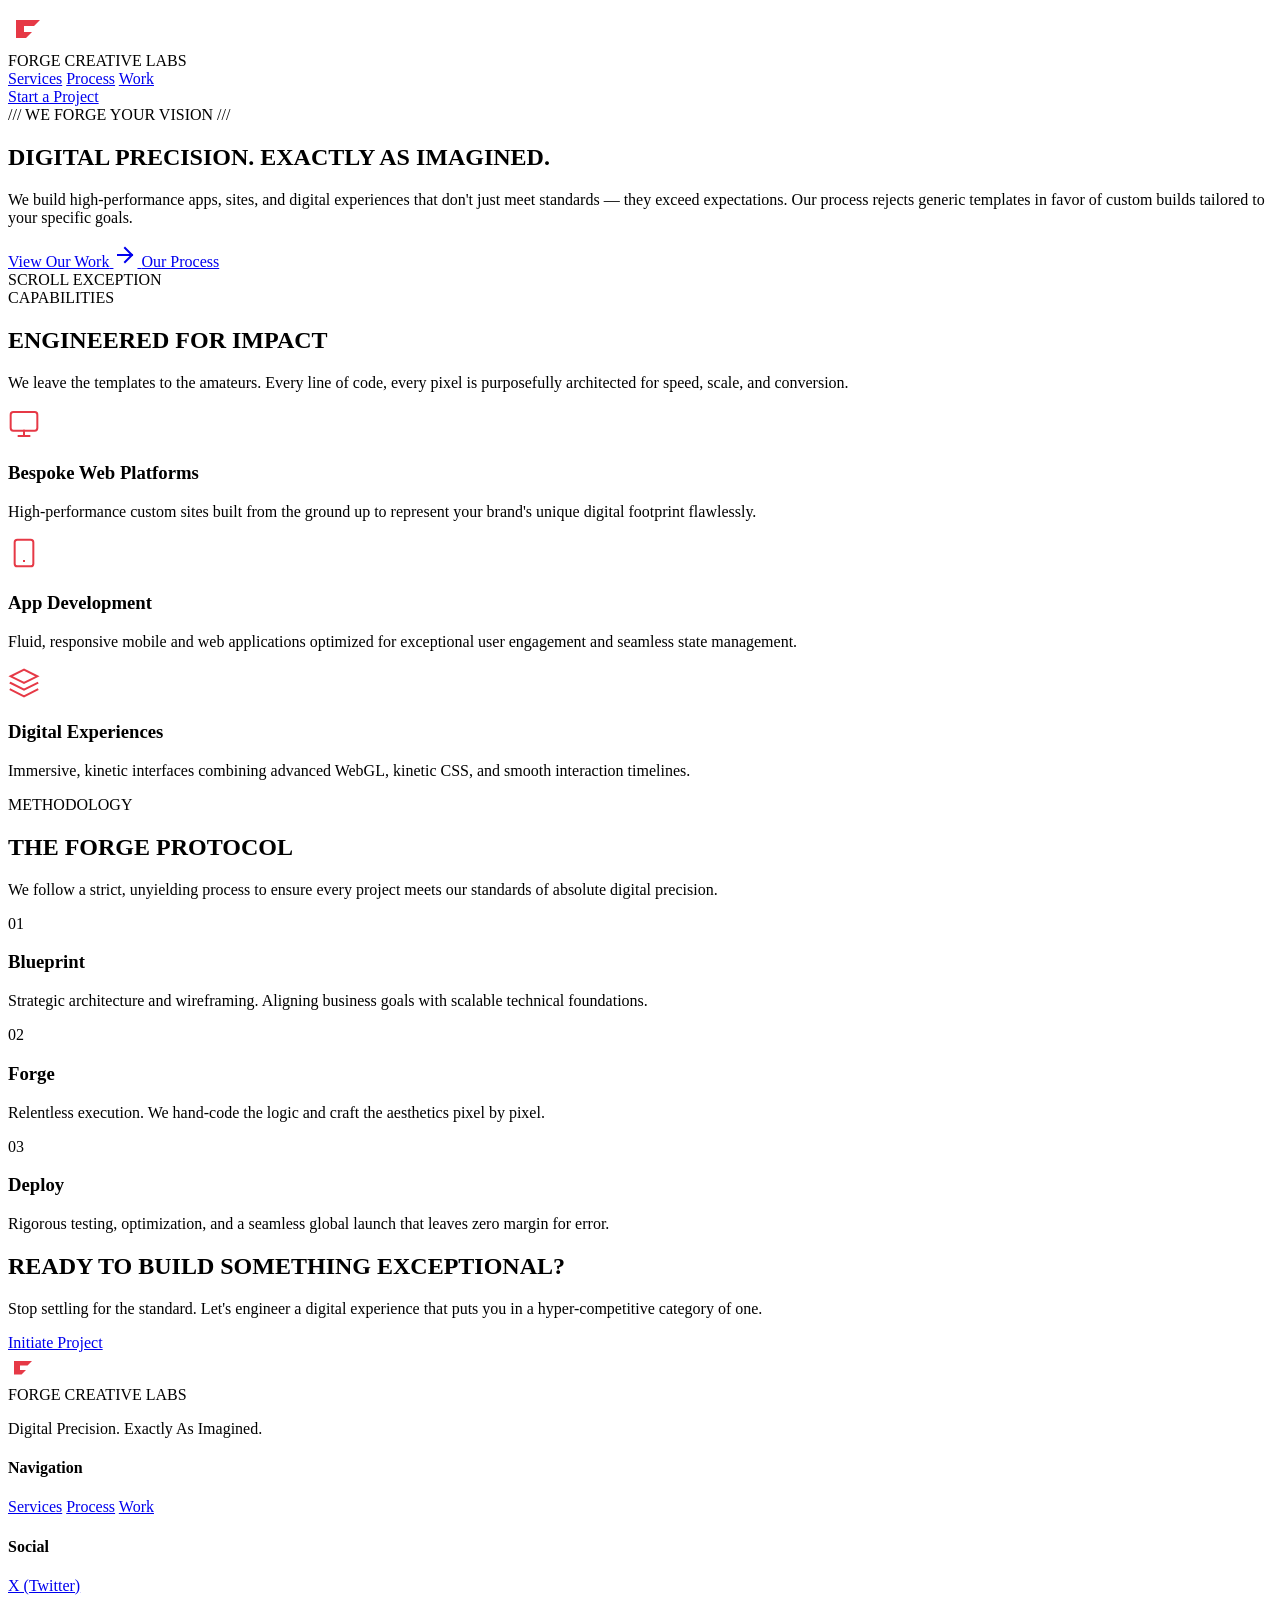
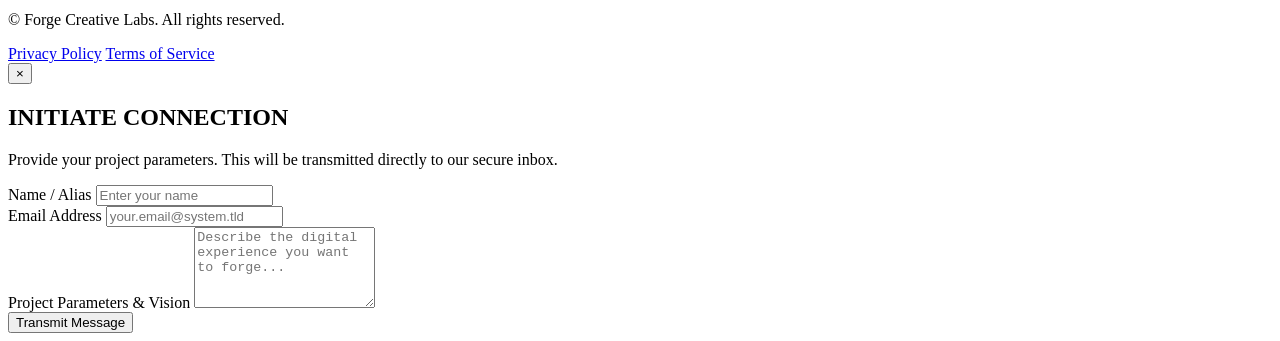
==== commit ea39192b: "Add files via upload" ====
--- a/index.html
+++ b/index.html
@@ -1,441 +1,248 @@
 <!DOCTYPE html>
 <html lang="en">
-
 <head>
     <meta charset="UTF-8">
     <meta name="viewport" content="width=device-width, initial-scale=1.0">
-    <title>FORGE | Digital Fabrication</title>
-    <link rel="stylesheet" href="index.css">
-    <meta name="description" content="A high-performance instrument of digital fabrication. Welcome to FORGE.">
-    <link rel="icon" type="image/svg+xml" href="favicon.svg">
+    <title>Forge Creative Labs | Digital Precision</title>
+    <meta name="description" content="We build high-performance apps, sites, and digital experiences that exceed expectations. Bespoke development crafted with digital precision.">
+    <link rel="preconnect" href="https://fonts.googleapis.com">
+    <link rel="preconnect" href="https://fonts.gstatic.com" crossorigin>
+    <link href="https://fonts.googleapis.com/css2?family=Inter:wght@400;500;600&family=Space+Grotesk:wght@400;500;700;800&display=swap" rel="stylesheet">
+    <link rel="stylesheet" href="css/style.css">
 </head>
-<body class="level-0" style="cursor: crosshair;">
-    <!-- Global Scanner Perimeter -->
-    <div class="perimeter-scanner">
-        <div class="scanner-beam"></div>
-    </div>
-
-    <canvas id="tech-canvas"></canvas>
-
-    <!-- Abstract Sci-fi Elements -->
-    <div class="abstract-glow glow-1"></div>
-    <div class="abstract-glow glow-2"></div>
-    <div class="abstract-grid"></div>
-
-    <header class="main-header">
-        <div class="logo-container">
-            <div class="logo-glow"></div>
-            <div class="glitch-text" style="font-family: var(--font-display); font-weight: 700; font-size: 2.5rem; line-height: 1; letter-spacing: 2px;">FORGE_</div>
-            <div class="logo-underline"></div>
+<body>
+    <div id="canvas-container"></div>
+    
+    <div class="cursor-glow"></div>
+
+    <header class="navbar">
+        <div class="nav-container">
+            <div class="logo">
+                <svg width="40" height="40" viewBox="0 0 100 100" fill="none" xmlns="http://www.w3.org/2000/svg">
+                    <path d="M20 30 H80 L65 45 H40 V60 H60 L45 75 H20 V30 Z" fill="#E63946"/>
+                </svg>
+                <div class="logo-text">
+                    <span class="logo-name">FORGE</span>
+                    <span class="logo-sub">CREATIVE LABS</span>
+                </div>
+            </div>
+            <nav class="nav-links">
+                <a href="#services" class="nav-link">Services</a>
+                <a href="#process" class="nav-link">Process</a>
+                <a href="#work" class="nav-link">Work</a>
+            </nav>
+            <div class="nav-actions">
+                <a href="#" class="btn btn-primary open-contact-btn">Start a Project</a>
+            </div>
         </div>
-        <nav class="nav-links">
-            <a href="#insights" class="nav-link">INSIGHTS</a>
-            <a href="#portfolio" class="nav-link">PORTFOLIO</a>
-            <a href="#contact" class="btn btn-secondary nav-cta" style="padding: 8px 16px;">WORK WITH US</a>
-            <button id="auth-trigger" class="btn btn-primary" style="padding: 12px 24px; font-size: 1rem; letter-spacing: 1px;">LOGIN</button>
-            <div id="profile-container" style="position: relative; display: none;">
-                <div id="profile-trigger" class="profile-icon">?</div>
-                <div id="profile-menu" style="display: none; position: absolute; top: 110%; right: 0; background: var(--surface-container-low); border: 1px solid var(--outline-variant); width: 120px; z-index: 10;">
-                    <button id="logout-btn">[ LOGOUT ]</button>
-                </div>
-            </div>
-        </nav>
     </header>
 
-    <!-- HERO SECTION -->
-    <section class="hero-section level-0" id="hero-section">
-        <div class="hero-bg-image">
-            <img src="hero_bg.png" alt="FORGE digital fabrication abstract background">
-        </div>
-        <canvas id="hero-canvas"></canvas>
-        <div class="hero-content">
-            <h2 class="hero-eyebrow reveal-text" data-delay="0">WE FORGE YOUR VISION</h2>
-            <h1 class="display-lg hero-headline">
-                <span class="headline-word" style="--word-index: 0">DIGITAL</span>
-                <span class="headline-word" style="--word-index: 1">PRECISION.</span>
-                <br>
-                <span class="headline-word" style="--word-index: 2">EXACTLY</span>
-                <span class="headline-word" style="--word-index: 3">AS</span>
-                <span class="headline-word" style="--word-index: 4">IMAGINED.</span>
-            </h1>
-            <p class="hero-description reveal-text" data-delay="600">
-                We build high-performance apps, sites, and digital experiences that don't just meet standards — they
-                exceed expectations. Our process rejects generic templates in favor of custom builds tailored to your
-                specific goals.
-            </p>
-            <div class="hero-cta-group reveal-text" data-delay="800">
-                <a href="#portfolio" class="btn btn-primary btn-glow">INITIALIZE PORTFOLIO</a>
-            </div>
-        </div>
-    </section>
-
-    <!-- INSIGHTS SECTION -->
-    <section id="insights" class="level-1">
-        <div class="asymmetrical-box" style="margin-bottom: 64px; max-width: 600px;">
-            <span class="label-sm label-glow">Module 1.0</span>
-            <h2 class="section-title">SYSTEM INSIGHTS</h2>
-            <p style="color: var(--secondary-container);">Operational intelligence from our latest builds. Scalable architecture powered by data, not guesswork.</p>
-        </div>
-
-        <div class="layout-grid layout-grid-3">
-            <!-- Article 1 -->
-            <article class="level-2 data-card ghost-border card-shine">
-                <div class="scanning-bg"></div>
-                <div class="card-content">
-                    <span class="label-sm">CASE STUDY</span>
-                    <h3 style="margin-top: 16px;">High-Conversion Interface Architecture</h3>
-                    <p style="font-size: 0.875rem; color: var(--secondary-container); margin-bottom: 24px;">Why precision engineering in UI demands clean geometric hierarchies to drive user action and brand authority.</p>
-                </div>
-            </article>
-
-            <!-- Article 2 -->
-            <article class="level-2 data-card ghost-border card-shine" style="transform: translateY(32px);">
-                <div class="scanning-bg"></div>
-                <div class="card-content">
-                    <span class="label-sm">TECH STACK</span>
-                    <h3 style="margin-top: 16px;">Engineered for Velocity: Real-Time Data</h3>
-                    <p style="font-size: 0.875rem; color: var(--secondary-container); margin-bottom: 24px;">How we manage complex state arrays to ensure micro-second responsiveness in high-traffic applications.</p>
-                </div>
-            </article>
-
-            <!-- Article 3 -->
-            <article class="level-2 data-card ghost-border card-shine" style="background-color: var(--surface-bright);">
-                <div class="scanning-bg"></div>
-                <div class="card-content">
-                    <span class="label-sm">PERFORMANCE</span>
-                    <h3 style="margin-top: 16px;">Live Updates vs. Legacy Polling</h3>
-                    <p style="font-size: 0.875rem; color: var(--secondary-container); margin-bottom: 32px;">Leveraging Server-Side Events to maximize data freshness and reduce server load in modern React environments.</p>
-                    
-                    <!-- Server-Side Events Data Flow Visual -->
-                    <div class="data-flow-visual">
-                        <div class="flow-line"></div>
-                        <div class="flow-node active"></div>
-                        <div class="flow-node active" style="animation-delay: 0.5s;"></div>
-                        <div class="flow-node active" style="animation-delay: 1.0s;"></div>
-                        <div class="flow-node"></div>
-                    </div>
-                </div>
-            </article>
-        </div>
-    </section>
-
-    <!-- PORTFOLIO / SERVICES SECTION -->
-    <section id="portfolio" class="level-0" style="padding: 120px 5%;">
-
-        <div class="services-header">
-            <div class="asymmetrical-box" style="max-width: 600px;">
-                <span class="label-sm label-glow">Module 2.0</span>
-                <h2 class="section-title">SERVICES</h2>
-                <p style="color: var(--secondary-container); margin-bottom: 0;">Precision-built digital solutions across three core disciplines. Select a node to inspect.</p>
-            </div>
-
-            <div class="service-filters" id="service-filters">
-                <div class="chip service-chip active" data-filter="all">ALL</div>
-                <div class="chip service-chip" data-filter="webdev">WEB DEV</div>
-                <div class="chip service-chip" data-filter="design">DESIGN</div>
-                <div class="chip service-chip" data-filter="consulting">CONSULTING</div>
-            </div>
-        </div>
-
-        <div class="services-container" id="services-container">
-            <!-- Service 1: Web Development -->
-            <div class="service-panel" data-category="webdev">
-                <div class="layout-grid" style="align-items: center;">
-                    <div class="service-image-container ghost-border">
-                        <img src="web_dev_hero.png" alt="Web Development - Full-stack engineering pipeline" class="service-image">
-                        <div class="service-image-overlay">
-                            <span class="label-sm" style="margin-bottom: 0;">SERVICE_NODE_01</span>
-                        </div>
-                        <div class="service-image-bar"></div>
-                    </div>
-                    <div class="service-info">
-                        <span class="label-sm" style="color: #ffffff;">FULL-STACK ENGINEERING</span>
-                        <h3 class="display-lg" style="font-size: 2.5rem;">WEB DEVELOPMENT</h3>
-                        <p style="color: var(--secondary-container); margin-bottom: 32px;">High-performance websites and web applications engineered from the ground up. From responsive landing pages to complex full-stack platforms — every line of code is optimized for speed, scalability, and surgical precision. We don't deploy templates. We build instruments.</p>
-                        <div style="display:flex; gap: 8px; margin-bottom: 32px; flex-wrap: wrap;">
-                            <span class="chip">REACT</span>
-                            <span class="chip">NEXT.JS</span>
-                            <span class="chip">NODE.JS</span>
-                            <span class="chip">API DESIGN</span>
-                            <span class="chip">DATABASES</span>
-                        </div>
-                        <a href="#contact" class="btn btn-secondary" style="padding: 12px 24px;">REQUEST DEPLOYMENT →</a>
-                    </div>
-                </div>
-            </div>
-
-            <!-- Service 2: UI/UX Design -->
-            <div class="service-panel" data-category="design">
-                <div class="layout-grid" style="align-items: center; background-color: var(--surface-container-low); margin: 0 -5%; padding: 64px 5%;">
-                    <div class="service-info" style="padding-right: 5%;">
-                        <span class="label-sm" style="color: #ff6b6b;">INTERFACE ARCHITECTURE</span>
-                        <h3 class="display-lg" style="font-size: 2.5rem;">UI / UX DESIGN</h3>
-                        <p style="color: var(--secondary-container); margin-bottom: 32px;">Premium interface design that merges aesthetic authority with behavioral intelligence. We craft intuitive, conversion-focused layouts grounded in modern design systems — where every pixel serves a purpose and every interaction tells a story. Visual identity, forged to convert.</p>
-                        <div style="display:flex; gap: 8px; margin-bottom: 32px; flex-wrap: wrap;">
-                            <span class="chip">FIGMA</span>
-                            <span class="chip">PROTOTYPING</span>
-                            <span class="chip">DESIGN SYSTEMS</span>
-                            <span class="chip">MOTION DESIGN</span>
-                        </div>
-                        <a href="#contact" class="btn btn-secondary" style="padding: 12px 24px;">INITIATE DESIGN →</a>
-                    </div>
-                    <div class="service-image-container floating-panel">
-                        <img src="design_hero.png" alt="UI/UX Design - Interface architecture" class="service-image">
-                        <div class="service-image-overlay">
-                            <span class="label-sm" style="margin-bottom: 0;">DESIGN_FORGE_ACTIVE</span>
-                        </div>
-                    </div>
-                </div>
-            </div>
-
-            <!-- Service 3: Consulting -->
-            <div class="service-panel" data-category="consulting">
-                <div class="layout-grid" style="align-items: center;">
-                    <div class="service-image-container ghost-border">
-                        <img src="consulting_hero.png" alt="Digital Consulting - Strategy and analytics" class="service-image">
-                        <div class="service-image-overlay">
-                            <span class="label-sm" style="margin-bottom: 0;">STRATEGY_CORE_03</span>
-                        </div>
-                        <div class="service-image-bar" style="background: linear-gradient(90deg, #b91c1c, #ffffff);"></div>
-                    </div>
-                    <div class="service-info">
-                        <span class="label-sm" style="color: #b91c1c;">STRATEGIC INTELLIGENCE</span>
-                        <h3 class="display-lg" style="font-size: 2.5rem;">DIGITAL CONSULTING</h3>
-                        <p style="color: var(--secondary-container); margin-bottom: 32px;">Data-driven strategy that transforms business complexity into executable roadmaps. We audit your digital infrastructure, identify performance bottlenecks, and architect growth frameworks — powered by analytics, not assumptions. Your mission parameters, decoded and deployed.</p>
-                        <div style="display:flex; gap: 8px; margin-bottom: 32px; flex-wrap: wrap;">
-                            <span class="chip">TECH AUDITS</span>
-                            <span class="chip">GROWTH STRATEGY</span>
-                            <span class="chip">SEO ENGINEERING</span>
-                            <span class="chip">ANALYTICS</span>
-                        </div>
-                        <a href="#contact" class="btn btn-secondary" style="padding: 12px 24px;">SCHEDULE BRIEFING →</a>
-                    </div>
-                </div>
-            </div>
-        </div>
-
-    </section>
-
-    <!-- CONTACT SECTION -->
-    <section id="contact" class="level-1" style="position: relative; overflow: hidden;">
-        <!-- scanning background effect -->
-        <div class="scanning-bg" style="opacity: 0.5;"></div>
-
-        <div class="layout-grid" style="position: relative; z-index: 1;">
-            <div>
-                <span class="label-sm label-glow">Module 3.0</span>
-                <h2 class="display-lg section-title" style="font-size: 3rem; text-transform: uppercase;">LET'S BUILD SOMETHING</h2>
-                <p style="color: var(--secondary-container); margin-bottom: 48px;">
-                    Got a project in mind? Tell us what you need. We'll get back to you within 48 hours with a plan that actually makes sense.
+    <main>
+        <section class="hero" id="home">
+            <div class="container hero-content">
+                <div class="hero-label">
+                    <span class="slashes">///</span>
+                    <span class="label-text">WE FORGE YOUR VISION</span>
+                    <span class="slashes">///</span>
+                </div>
+                <h1 class="hero-title">
+                    <span class="line">DIGITAL PRECISION.</span>
+                    <span class="line highlight">EXACTLY AS IMAGINED.</span>
+                </h1>
+                <p class="hero-subtitle">
+                    We build high-performance apps, sites, and digital experiences that don't just meet standards — they exceed expectations. Our process rejects generic templates in favor of custom builds tailored to your specific goals.
                 </p>
-
-            </div>
-
-            <div class="level-2 floating-panel" style="padding: 48px;">
-                <form id="contact-form">
-                    <div class="input-group">
-                        <label class="form-label" for="identity" style="font-family: monospace;">[ YOUR NAME ]</label>
-                        <input type="text" id="identity" name="identity" required
-                            placeholder="What should we call you?">
-                        <span class="error-text">We need your name to get started.</span>
-                    </div>
-
-                    <div class="input-group">
-                        <label class="form-label" for="vector" style="font-family: monospace;">[ YOUR EMAIL ]</label>
-                        <input type="email" id="vector" name="vector" required placeholder="you@example.com">
-                        <span class="error-text">Please enter a valid email address.</span>
-                    </div>
-
-                    <div class="input-group">
-                        <label class="form-label" for="payload" style="font-family: monospace;">[ PROJECT DETAILS ]</label>
-                        <textarea id="payload" name="payload" rows="4" required
-                            placeholder="What are you building? Tell us about your goals, timeline, and budget..."></textarea>
-                        <span class="error-text">Let us know what you have in mind.</span>
-                    </div>
-
-                    <button type="submit" class="btn btn-primary glitch-btn" data-target-text="<sending_message>" data-original-text="SEND MESSAGE" style="width: 100%;">SEND MESSAGE</button>
-                    <div id="form-success"
-                        style="display:none; color: var(--primary); margin-top: 16px; font-weight: 500; text-align: center;">
-                        MESSAGE SENT. WE'LL BE IN TOUCH SOON.
-                    </div>
-                </form>
-            </div>
-        </div>
-    </section>
-
-    <!-- FOOTER -->
-    <footer class="level-2" style="background-color: var(--surface);">
-        <div style="display: flex; justify-content: space-between; align-items: center; flex-wrap: wrap;">
-            <div>
-                <span class="label-sm footer-status"><span class="status-dot"></span> SYSTEM STATUS: ONLINE</span>
-                <div style="color: var(--secondary-container); font-size: 0.875rem;">© 2026 FORGE LLC</div>
-            </div>
-            <div class="footer-terminal">
-                END OF LINE<span class="terminal-cursor">_</span>
+                <div class="hero-cta">
+                    <a href="#work" class="btn btn-primary btn-large">
+                        <span class="btn-text">View Our Work</span>
+                        <svg class="btn-icon" width="24" height="24" viewBox="0 0 24 24" fill="none" xmlns="http://www.w3.org/2000/svg">
+                            <path d="M5 12H19M19 12L12 5M19 12L12 19" stroke="currentColor" stroke-width="2" stroke-linecap="square"/>
+                        </svg>
+                    </a>
+                    <a href="#process" class="btn btn-outline btn-large">Our Process</a>
+                </div>
+            </div>
+            <div class="scroll-indicator">
+                <div class="mouse">
+                    <div class="wheel"></div>
+                </div>
+                <span class="scroll-text">SCROLL EXCEPTION</span>
+            </div>
+        </section>
+
+        <section class="services" id="services">
+            <div class="container block-padding">
+                <div class="section-header">
+                    <div class="badge">CAPABILITIES</div>
+                    <h2 class="section-title">ENGINEERED FOR IMPACT</h2>
+                    <p class="section-desc">We leave the templates to the amateurs. Every line of code, every pixel is purposefully architected for speed, scale, and conversion.</p>
+                </div>
+                
+                <div class="services-grid">
+                    <div class="service-card">
+                        <div class="card-icon">
+                            <svg width="32" height="32" viewBox="0 0 24 24" fill="none" stroke="#E63946" stroke-width="1.5" stroke-linecap="square">
+                                <rect x="2" y="3" width="20" height="14" rx="2" ry="2"></rect>
+                                <line x1="8" y1="21" x2="16" y2="21"></line>
+                                <line x1="12" y1="17" x2="12" y2="21"></line>
+                            </svg>
+                        </div>
+                        <h3 class="card-title">Bespoke Web Platforms</h3>
+                        <p class="card-text">High-performance custom sites built from the ground up to represent your brand's unique digital footprint flawlessly.</p>
+                        <div class="card-border"></div>
+                    </div>
+                    <div class="service-card">
+                        <div class="card-icon">
+                            <svg width="32" height="32" viewBox="0 0 24 24" fill="none" stroke="#E63946" stroke-width="1.5" stroke-linecap="square">
+                                <rect x="5" y="2" width="14" height="20" rx="2" ry="2"></rect>
+                                <line x1="12" y1="18" x2="12.01" y2="18"></line>
+                            </svg>
+                        </div>
+                        <h3 class="card-title">App Development</h3>
+                        <p class="card-text">Fluid, responsive mobile and web applications optimized for exceptional user engagement and seamless state management.</p>
+                        <div class="card-border"></div>
+                    </div>
+                    <div class="service-card">
+                        <div class="card-icon">
+                            <svg width="32" height="32" viewBox="0 0 24 24" fill="none" stroke="#E63946" stroke-width="1.5" stroke-linecap="square">
+                                <polygon points="12 2 2 7 12 12 22 7 12 2"></polygon>
+                                <polyline points="2 17 12 22 22 17"></polyline>
+                                <polyline points="2 12 12 17 22 12"></polyline>
+                            </svg>
+                        </div>
+                        <h3 class="card-title">Digital Experiences</h3>
+                        <p class="card-text">Immersive, kinetic interfaces combining advanced WebGL, kinetic CSS, and smooth interaction timelines.</p>
+                        <div class="card-border"></div>
+                    </div>
+                </div>
+            </div>
+        </section>
+
+        <section class="process" id="process">
+            <div class="container block-padding">
+                <div class="process-wrapper">
+                    <div class="process-content">
+                        <div class="badge">METHODOLOGY</div>
+                        <h2 class="section-title">THE FORGE PROTOCOL</h2>
+                        <p class="section-desc">We follow a strict, unyielding process to ensure every project meets our standards of absolute digital precision.</p>
+                    </div>
+                    <div class="process-steps">
+                        <div class="step">
+                            <div class="step-num">01</div>
+                            <div class="step-details">
+                                <h3 class="step-title">Blueprint</h3>
+                                <p class="step-text">Strategic architecture and wireframing. Aligning business goals with scalable technical foundations.</p>
+                            </div>
+                        </div>
+                        <div class="step">
+                            <div class="step-num">02</div>
+                            <div class="step-details">
+                                <h3 class="step-title">Forge</h3>
+                                <p class="step-text">Relentless execution. We hand-code the logic and craft the aesthetics pixel by pixel.</p>
+                            </div>
+                        </div>
+                        <div class="step">
+                            <div class="step-num">03</div>
+                            <div class="step-details">
+                                <h3 class="step-title">Deploy</h3>
+                                <p class="step-text">Rigorous testing, optimization, and a seamless global launch that leaves zero margin for error.</p>
+                            </div>
+                        </div>
+                    </div>
+                </div>
+            </div>
+        </section>
+        
+        <section class="cta" id="contact">
+            <div class="container">
+                <div class="cta-box">
+                    <div class="cta-bg-fx"></div>
+                    <h2 class="cta-title">READY TO BUILD SOMETHING EXCEPTIONAL?</h2>
+                    <p class="cta-text">Stop settling for the standard. Let's engineer a digital experience that puts you in a hyper-competitive category of one.</p>
+                    <a href="#" class="btn btn-primary btn-large cta-btn open-contact-btn">Initiate Project</a>
+                </div>
+            </div>
+        </section>
+    </main>
+
+    <footer>
+        <div class="container">
+            <div class="footer-grid">
+                <div class="footer-brand">
+                    <div class="logo">
+                        <svg width="30" height="30" viewBox="0 0 100 100" fill="none" xmlns="http://www.w3.org/2000/svg">
+                            <path d="M20 30 H80 L65 45 H40 V60 H60 L45 75 H20 V30 Z" fill="#E63946"/>
+                        </svg>
+                        <div class="logo-text">
+                            <span class="logo-name">FORGE</span>
+                            <span class="logo-sub">CREATIVE LABS</span>
+                        </div>
+                    </div>
+                    <p class="footer-desc">Digital Precision. Exactly As Imagined.</p>
+                </div>
+                <div class="footer-links">
+                    <div class="link-col">
+                        <h4>Navigation</h4>
+                        <a href="#services">Services</a>
+                        <a href="#process">Process</a>
+                        <a href="#work">Work</a>
+                    </div>
+                    <div class="link-col">
+                        <h4>Social</h4>
+                        <a href="https://x.com/ForgeCreative26" target="_blank">X (Twitter)</a>
+                    </div>
+                </div>
+            </div>
+            <div class="footer-bottom">
+                <p>&copy; <span id="year"></span> Forge Creative Labs. All rights reserved.</p>
+                <div class="legal">
+                    <a href="#">Privacy Policy</a>
+                    <a href="#">Terms of Service</a>
+                </div>
             </div>
         </div>
     </footer>
 
-    <!-- COMMAND CENTER MODULES -->
-
-    <!-- Access Portal (Module 0.0) -->
-    <div id="auth-portal" class="overlay-modal" style="display: none;">
-        <div class="auth-module">
-            <button id="close-auth" class="close-btn">[X]</button>
-            <div id="auth-login-view">
-                <div class="auth-header">CLIENT PORTAL / SECURE ACCESS</div>
-                <p class="auth-subtext">Access your secure client profile to communicate with the Forge engineering team.</p>
-                
-                <form id="login-form" style="display: flex; flex-direction: column; gap: 16px;">
-                    <div class="vault-input-group">
-                        <label class="vault-label" for="login-vector">[ USERNAME ]</label>
-                        <input type="text" id="login-vector" class="vault-input" placeholder="Enter your username" required>
-                    </div>
-                    <div class="vault-input-group">
-                        <label class="vault-label" for="login-pass">[ PASSWORD ]</label>
-                        <input type="password" id="login-pass" class="vault-input" placeholder="Enter your password" required>
-                    </div>
-                    
-                    <button type="submit" class="btn btn-primary" style="margin-top: 16px; width: 100%; font-size: 0.875rem; letter-spacing: 2px;">LOGIN</button>
-                    <div style="text-align: center; margin-top: 16px;">
-                        <a href="#" id="show-register-link" style="color: var(--secondary-container); font-family: monospace; font-size: 0.75rem; text-decoration: none;">&lt;CREATE_NEW_ACCOUNT&gt;</a>
-                    </div>
-                </form>
-            </div>
-
-            <div id="auth-register-view" style="display: none;">
-                <div class="auth-header">CLIENT FABRICATION</div>
-                <p class="auth-subtext">Create a secure client profile to establish communications with the Forge engineering team.</p>
-                
-                <form id="register-form" style="display: flex; flex-direction: column; gap: 16px;">
-                    <div class="vault-input-group">
-                        <label class="vault-label" for="reg-nom">[ USERNAME ]</label>
-                        <input type="text" id="reg-nom" class="vault-input" placeholder="Enter your username" required>
-                    </div>
-                    <div class="vault-input-group">
-                        <label class="vault-label" for="reg-pass">[ PASSWORD ]</label>
-                        <input type="password" id="reg-pass" class="vault-input" placeholder="Choose a secure password" required>
-                    </div>
-                    <div class="vault-input-group">
-                        <label class="vault-label" for="reg-pass-confirm">[ CONFIRM PASSWORD ]</label>
-                        <input type="password" id="reg-pass-confirm" class="vault-input" placeholder="Confirm your password" required>
-                    </div>
-                    
-                    <button type="submit" class="btn btn-primary" style="margin-top: 16px; width: 100%; font-size: 0.875rem; letter-spacing: 2px;">CREATE ACCOUNT</button>
-                    <div style="text-align: center; margin-top: 16px;">
-                        <a href="#" id="show-login-link" style="color: var(--secondary-container); font-family: monospace; font-size: 0.75rem; text-decoration: none;">&lt;LOG_INTO_EXISTING_ACCOUNT&gt;</a>
-                    </div>
-                </form>
-            </div>
+    <!-- Toast Notification -->
+    <div id="toast-container" class="toast-container"></div>
+
+    <!-- Contact Modal -->
+    <div class="modal-overlay" id="contact-modal">
+        <div class="modal-content">
+            <button class="modal-close" id="modal-close">&times;</button>
+            <h2 class="modal-title">INITIATE CONNECTION</h2>
+            <p class="modal-desc">Provide your project parameters. This will be transmitted directly to our secure inbox.</p>
+            
+            <!-- Replace 'forgecreative26@gmail.com' with the actual Gmail address -->
+            <form action="https://formsubmit.co/forgecreative26@gmail.com" method="POST" class="contact-form">
+                <!-- Disable Captcha for smoother UX -->
+                <input type="hidden" name="_captcha" value="false">
+                <input type="hidden" name="_subject" value="New Project Inquiry - Forge Creative Labs">
+                <!-- Redirect back to the site instead of formsubmit default page -->
+                <input type="hidden" name="_next" value="">
+                
+                <div class="form-group">
+                    <label for="name">Name / Alias</label>
+                    <input type="text" id="name" name="name" required placeholder="Enter your name">
+                </div>
+                
+                <div class="form-group">
+                    <label for="email">Email Address</label>
+                    <input type="email" id="email" name="email" required placeholder="your.email@system.tld">
+                </div>
+                
+                <div class="form-group">
+                    <label for="message">Project Parameters & Vision</label>
+                    <textarea id="message" name="message" required rows="5" placeholder="Describe the digital experience you want to forge..."></textarea>
+                </div>
+                
+                <button type="submit" class="btn btn-primary btn-large btn-full">
+                    <span>Transmit Message</span>
+                </button>
+            </form>
         </div>
     </div>
-    </div>
-
-    <!-- Post-Auth Operations Hub / FB Style Comms Panel -->
-    <div id="comms-widget" class="comms-panel" style="display: none;">
-        <div class="comms-header" style="justify-content: space-between;">
-            <div style="display: flex; align-items: center; gap: 12px;">
-                <div style="width: 32px; height: 32px; background: var(--surface-container-low); display: flex; align-items: center; justify-content: center; font-weight: bold; border: 1px solid var(--outline-variant);">FA</div>
-                <div style="display: flex; flex-direction: column;">
-                    <div style="font-family: var(--font-body); color: var(--primary); font-size: 0.875rem; font-weight: bold;">Forge Admin</div>
-                    <div style="display: flex; align-items: center; gap: 6px;">
-                        <div style="width: 6px; height: 6px; background: #10b981; border-radius: 50%;"></div>
-                        <span style="font-family: var(--font-body); color: var(--secondary-container); font-size: 0.65rem;">Active now</span>
-                    </div>
-                </div>
-            </div>
-            <div style="display: flex; gap: 12px; align-items: center;">
-                <button id="call-comms" class="icon-btn" title="Initiate Secure Voice Uplink" style="color: var(--primary); font-size: 1.1rem; line-height: 1;">📞</button>
-                <button id="maximize-comms" class="icon-btn" style="color: var(--primary); font-size: 1.1rem; line-height: 1;">⛶</button>
-            </div>
-        </div>
-        
-        <!-- Voice Call Overlay -->
-        <div id="call-overlay" style="display: none; position: absolute; inset: 0; top: 57px; background: rgba(11, 12, 16, 0.95); backdrop-filter: blur(10px); z-index: 10; flex-direction: column; align-items: center; justify-content: center;">
-            <div id="call-status-text" style="color: var(--primary); font-family: monospace; font-size: 1.2rem; letter-spacing: 2px; margin-bottom: 24px;">ESTABLISHING UPLINK...</div>
-            <div class="voice-bars" style="display: flex; gap: 6px; height: 60px; align-items: center; justify-content: center; margin-bottom: 32px; opacity: 0; transition: opacity 0.3s;">
-                <div class="bar"></div><div class="bar"></div><div class="bar"></div><div class="bar"></div><div class="bar"></div>
-            </div>
-            <div style="display: none; gap: 24px; margin-bottom: 32px;" id="user-call-extras">
-                <button class="call-mute-btn action-circle-btn" style="background: #111; border: 1px solid rgba(255,255,255,0.08); box-shadow: inset 0 2px 4px rgba(255,255,255,0.05), inset 0 -4px 10px rgba(0,0,0,0.8), 0 10px 20px rgba(0,0,0,0.6); border-radius: 50%; width: 56px; height: 56px; display: flex; align-items: center; justify-content: center; cursor: pointer; color: #fff; transition: all 0.3s cubic-bezier(0.4, 0, 0.2, 1); transform: translateY(0);" onmouseover="this.style.transform='translateY(-4px)'; this.style.boxShadow='inset 0 2px 4px rgba(255,255,255,0.1), inset 0 -4px 10px rgba(0,0,0,0.8), 0 15px 25px rgba(0,0,0,0.8)';" onmouseout="this.style.transform='translateY(0)'; this.style.boxShadow='inset 0 2px 4px rgba(255,255,255,0.05), inset 0 -4px 10px rgba(0,0,0,0.8), 0 10px 20px rgba(0,0,0,0.6)';">
-                    <svg width="22" height="22" viewBox="0 0 24 24" fill="currentColor" style="filter: drop-shadow(0 2px 4px rgba(0,0,0,0.5));"><path d="M12 14c1.66 0 2.99-1.34 2.99-3L15 5c0-1.66-1.34-3-3-3S9 3.34 9 5v6c0 1.66 1.34 3 3 3zm5.3-3c0 3-2.54 5.1-5.3 5.1S6.7 14 6.7 11H5c0 3.41 2.72 6.23 6 6.72V21h2v-3.28c3.28-.48 6-3.3 6-6.72h-1.7z"/></svg>
-                </button>
-                <button class="call-speaker-btn action-circle-btn" style="background: #111; border: 1px solid rgba(255,255,255,0.08); box-shadow: inset 0 2px 4px rgba(255,255,255,0.05), inset 0 -4px 10px rgba(0,0,0,0.8), 0 10px 20px rgba(0,0,0,0.6); border-radius: 50%; width: 56px; height: 56px; display: flex; align-items: center; justify-content: center; cursor: pointer; color: #fff; transition: all 0.3s cubic-bezier(0.4, 0, 0.2, 1); transform: translateY(0);" onmouseover="this.style.transform='translateY(-4px)'; this.style.boxShadow='inset 0 2px 4px rgba(255,255,255,0.1), inset 0 -4px 10px rgba(0,0,0,0.8), 0 15px 25px rgba(0,0,0,0.8)';" onmouseout="this.style.transform='translateY(0)'; this.style.boxShadow='inset 0 2px 4px rgba(255,255,255,0.05), inset 0 -4px 10px rgba(0,0,0,0.8), 0 10px 20px rgba(0,0,0,0.6)';">
-                    <svg width="22" height="22" viewBox="0 0 24 24" fill="currentColor" style="filter: drop-shadow(0 2px 4px rgba(0,0,0,0.5));"><path d="M3 9v6h4l5 5V4L7 9H3zm13.5 3c0-1.77-1.02-3.29-2.5-4.03v8.05c1.48-.73 2.5-2.25 2.5-4.02zM14 3.23v2.06c2.89.86 5 3.54 5 6.71s-2.11 5.85-5 6.71v2.06c4.01-.91 7-4.49 7-8.77s-2.99-7.86-7-8.77z"/></svg>
-                </button>
-            </div>
-            <button id="end-call-btn" class="uplink-action-btn" style="display: block; background: #000; border: 1px solid #ef4444; color: #ef4444; border-radius: 8px; padding: 14px 40px; font-weight: bold; font-family: monospace; font-size: 1rem; letter-spacing: 2px; box-shadow: 0 8px 24px rgba(239, 68, 68, 0.15); transition: all 0.3s cubic-bezier(0.4, 0, 0.2, 1); cursor: pointer;" onmouseover="this.style.background='#ef4444'; this.style.color='#000'; this.style.boxShadow='0 12px 30px rgba(239, 68, 68, 0.4)'; this.style.transform='translateY(-2px)';" onmouseout="this.style.background='#000'; this.style.color='#ef4444'; this.style.boxShadow='0 8px 24px rgba(239, 68, 68, 0.15)'; this.style.transform='translateY(0)';">[ CANCEL ]</button>
-        </div>
-
-        <div id="client-progress-container" style="padding: 12px 16px; background: rgba(0, 0, 0, 0.4); border-bottom: 1px solid var(--outline-variant); display: flex; flex-direction: column; gap: 8px;">
-            <div style="display: flex; justify-content: space-between; font-size: 0.75rem; font-family: monospace; color: var(--secondary-container); letter-spacing: 1px;">
-                <span>PROJECT STATUS</span>
-                <span id="client-progress-text" style="color: var(--primary);">NOT STARTED</span>
-            </div>
-            <div class="progress-track" style="height: 6px; background: rgba(255,255,255,0.1); border-radius: 3px; position: relative; overflow: hidden;">
-                <div id="client-progress-fill" style="position: absolute; top: 0; left: 0; height: 100%; width: 0%; background: linear-gradient(90deg, #ef4444, #f87171); border-radius: 3px; transition: width 0.5s cubic-bezier(0.4, 0, 0.2, 1); box-shadow: 0 0 10px rgba(239, 68, 68, 0.5);"></div>
-            </div>
-            <div style="display: flex; justify-content: space-between; font-size: 0.6rem; color: rgba(255,255,255,0.3); text-transform: uppercase;">
-                <span>Initiated</span>
-                <span>In Progress</span>
-                <span>Review</span>
-                <span>Complete</span>
-            </div>
-        </div>
-
-        <div class="comms-body" id="comms-feed" style="background: var(--surface);">
-            <!-- Feed drops the heavy system messages, uses left/right chat bubble alignment -->
-            <div class="chat-bubble admin-bubble" style="margin-top: 8px;">Forge systems online. How can we deploy?</div>
-        </div>
-        
-        <div class="comms-footer" id="user-comms-footer" style="display: flex; gap: 8px; align-items: center; padding: 12px; background: var(--surface-container-low);">
-            <button id="user-attach-btn" class="icon-btn" style="color: var(--secondary-container); font-size: 1.1rem; flex-shrink: 0;" title="Attach File">📎</button>
-            <input type="file" id="user-file-input" style="display: none;" accept="image/*,video/*,audio/*,.pdf,.doc,.docx">
-            <input type="text" id="direct-transmission" placeholder="Type a message..." class="vault-input" style="flex-grow: 1; padding: 8px; font-size: 0.875rem; border: none; background: transparent;">
-            <button id="user-voice-btn" class="icon-btn" style="color: var(--secondary-container); font-size: 1.1rem; flex-shrink: 0;" title="Voice Note">🎤</button>
-            <button id="fb-send-btn" class="btn btn-primary" style="padding: 8px 12px; font-size: 0.75rem; flex-shrink: 0;">SEND</button>
-        </div>
-        <div id="user-recording-overlay" style="display: none; align-items: center; justify-content: space-between; padding: 12px; background: var(--surface-container-low); border-top: 1px solid var(--outline-variant); position: absolute; bottom: 0; left: 0; right: 0; height: 50px; z-index: 20;">
-            <div style="display: flex; align-items: center; gap: 12px; color: var(--error); font-weight: bold; animation: comms-pulse 1s infinite alternate;">
-                <div style="width: 10px; height: 10px; background: var(--error); border-radius: 50%;"></div> RECORDING...
-            </div>
-            <div style="font-family: monospace; color: var(--primary);" id="user-recording-timer">0:00</div>
-            <div style="display: flex; gap: 8px;">
-                <button id="user-cancel-voice" class="icon-btn" style="color: var(--error);" title="Cancel">✖</button>
-                <button id="user-send-voice" class="btn btn-primary" style="padding: 4px 12px; font-size: 0.75rem; background: var(--error); border-color: var(--error); color: #fff;">SEND</button>
-            </div>
-        </div>
-    </div>
-    </div>
-    <div class="social-floats">
-        <a href="https://wa.me/1234567890" target="_blank" rel="noopener noreferrer" class="social-float-btn wa-float">
-            <svg xmlns="http://www.w3.org/2000/svg" viewBox="0 0 448 512" fill="#fff">
-                <path d="M380.9 97.1C339 55.1 283.2 32 223.9 32c-122.4 0-222 99.6-222 222 0 39.1 10.2 77.3 29.6 111L0 480l117.7-30.9c32.4 17.7 68.9 27 106.1 27h.1c122.3 0 224.1-99.6 224.1-222 0-59.3-25.2-115-67.1-157.1zM224 430c-30.3 0-60.6-8.2-86.4-23.7l-6.2-3.7-64.2 16.8 17-62.6-4.1-6.5C63.8 322 54 289.4 54 254.9c0-93.7 76.5-170.2 170.2-170.2 45.4 0 88.1 17.7 120.2 49.8 32 32.1 49.7 74.8 49.7 120.2 0 93.8-76.5 170.3-170.1 170.3zm93.4-127.3c-5.1-2.6-30.3-15-35-16.7-4.7-1.7-8.1-2.6-11.5 2.6-3.4 5.1-13.2 16.7-16.2 20.1-3 3.4-6 3.8-11.1 1.3-29.4-14.7-49.3-26.6-69-59.6-1.9-3.2 1.9-2.9 6.8-12.7s11.5-16.2 13.2-19.6c1.7-3.4 .9-6.4-.4-9-1.3-2.6-11.5-27.8-15.8-38.1-4.1-10.2-8.3-8.8-11.5-9-3-.1-6.4-.1-9.8-.1s-8.9 1.3-13.6 6.4c-4.7 5.1-18 17.5-18 42.7s18.4 49.5 20.9 52.9c2.6 3.4 36.1 55.1 87.4 77.2 32.5 14 45.3 15.2 61.5 12.8 9.9-1.5 30.3-12.4 34.6-24.4 4.3-12 4.3-22.2 3-24.4-1.3-2.2-4.7-3.4-9.8-6z"/>
-            </svg>
-        </a>
-        <a href="https://t.me/Argon_xrpl" target="_blank" rel="noopener noreferrer" class="social-float-btn tg-float">
-            <svg viewBox="0 0 240 240" xmlns="http://www.w3.org/2000/svg">
-                <g fill="#fff">
-                    <path d="m98 175c-4 0-3-1-4-4l-11-37 87-54c4-2 8 1 5 4l-75 68v39l22-19 36 26c6 3 11 2 13-5l23-110c2-9-3-13-9-11l-140 54c-8 3-8 8-1 10l36 11 17 56z"/>
-                    <path opacity="0.8" d="m98 175 16-16-16-11z"/>
-                    <path opacity="0.9" d="m114 159 47 34-45-70z"/>
-                </g>
-            </svg>
-        </a>
-        <a href="https://www.facebook.com/profile.php?id=61575363518388" target="_blank" rel="noopener noreferrer" class="social-float-btn fb-float">
-            <svg xmlns="http://www.w3.org/2000/svg" viewBox="0 0 320 512" fill="#fff"><path d="M279.14 288l14.22-92.66h-88.91v-60.13c0-25.35 12.42-50.06 52.24-50.06h40.42V6.26S260.43 0 225.36 0c-73.22 0-121.08 44.38-121.08 124.72v70.62H22.89V288h81.39v224h100.17V288z"/></svg>
-        </a>
-        <a href="https://x.com/ForgeCreative26" target="_blank" rel="noopener noreferrer" class="social-float-btn x-float">
-            <svg xmlns="http://www.w3.org/2000/svg" viewBox="0 0 512 512" fill="#fff"><path d="M389.2 48h70.6L305.6 224.2 487 464H345L233.6 318.6 106.5 464H35.8L200.7 275.5 26.8 48H172.4L272.9 180.9 389.2 48zM364.4 421.8h39.1L151.1 88h-42L364.4 421.8z"/></svg>
-        </a>
-    </div>
-
-    <!-- Firebase Core & Database -->
-    <script src="https://www.gstatic.com/firebasejs/9.23.0/firebase-app-compat.js"></script>
-    <script src="https://www.gstatic.com/firebasejs/9.23.0/firebase-database-compat.js"></script>
-    <!-- State Multiplexer -->
-    <script src="firebase-sync.js"></script>
-    <script src="main.js"></script>
+
+    <script src="js/main.js"></script>
 </body>
-
-</html>+</html>
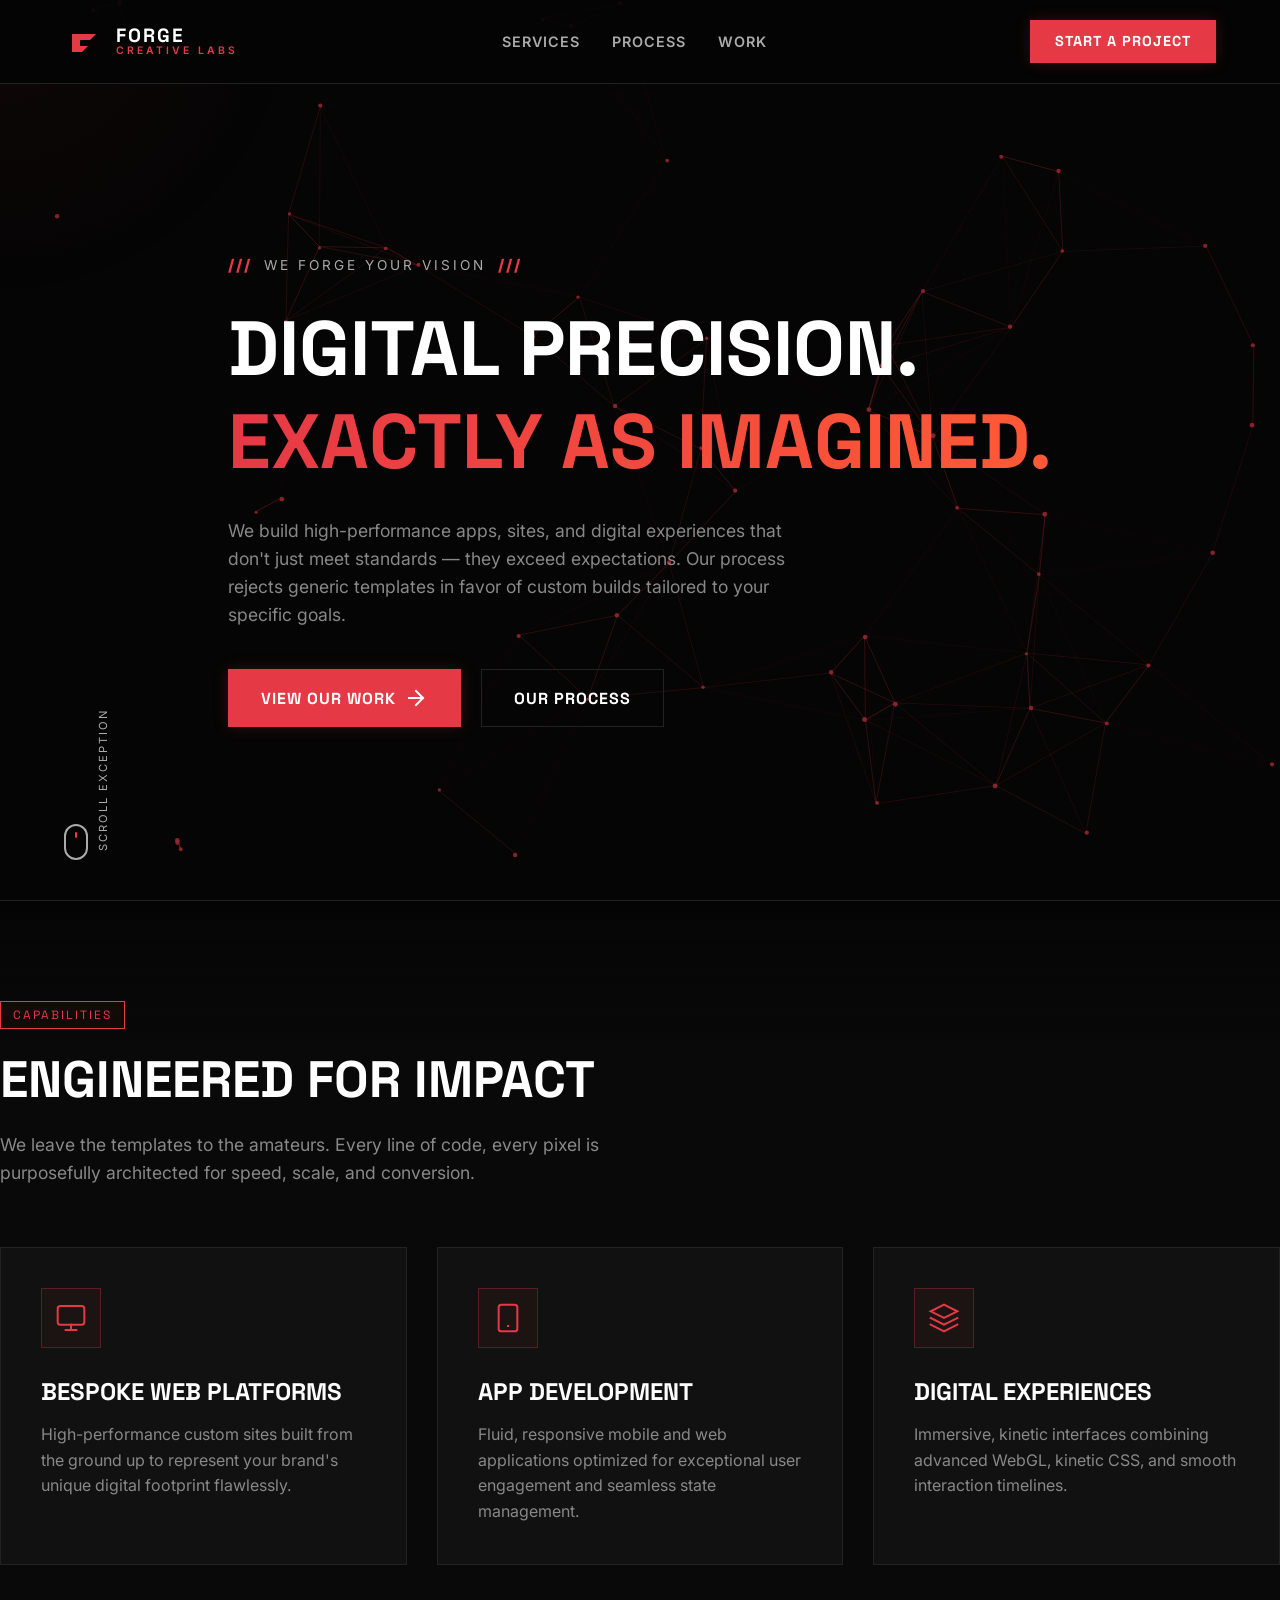
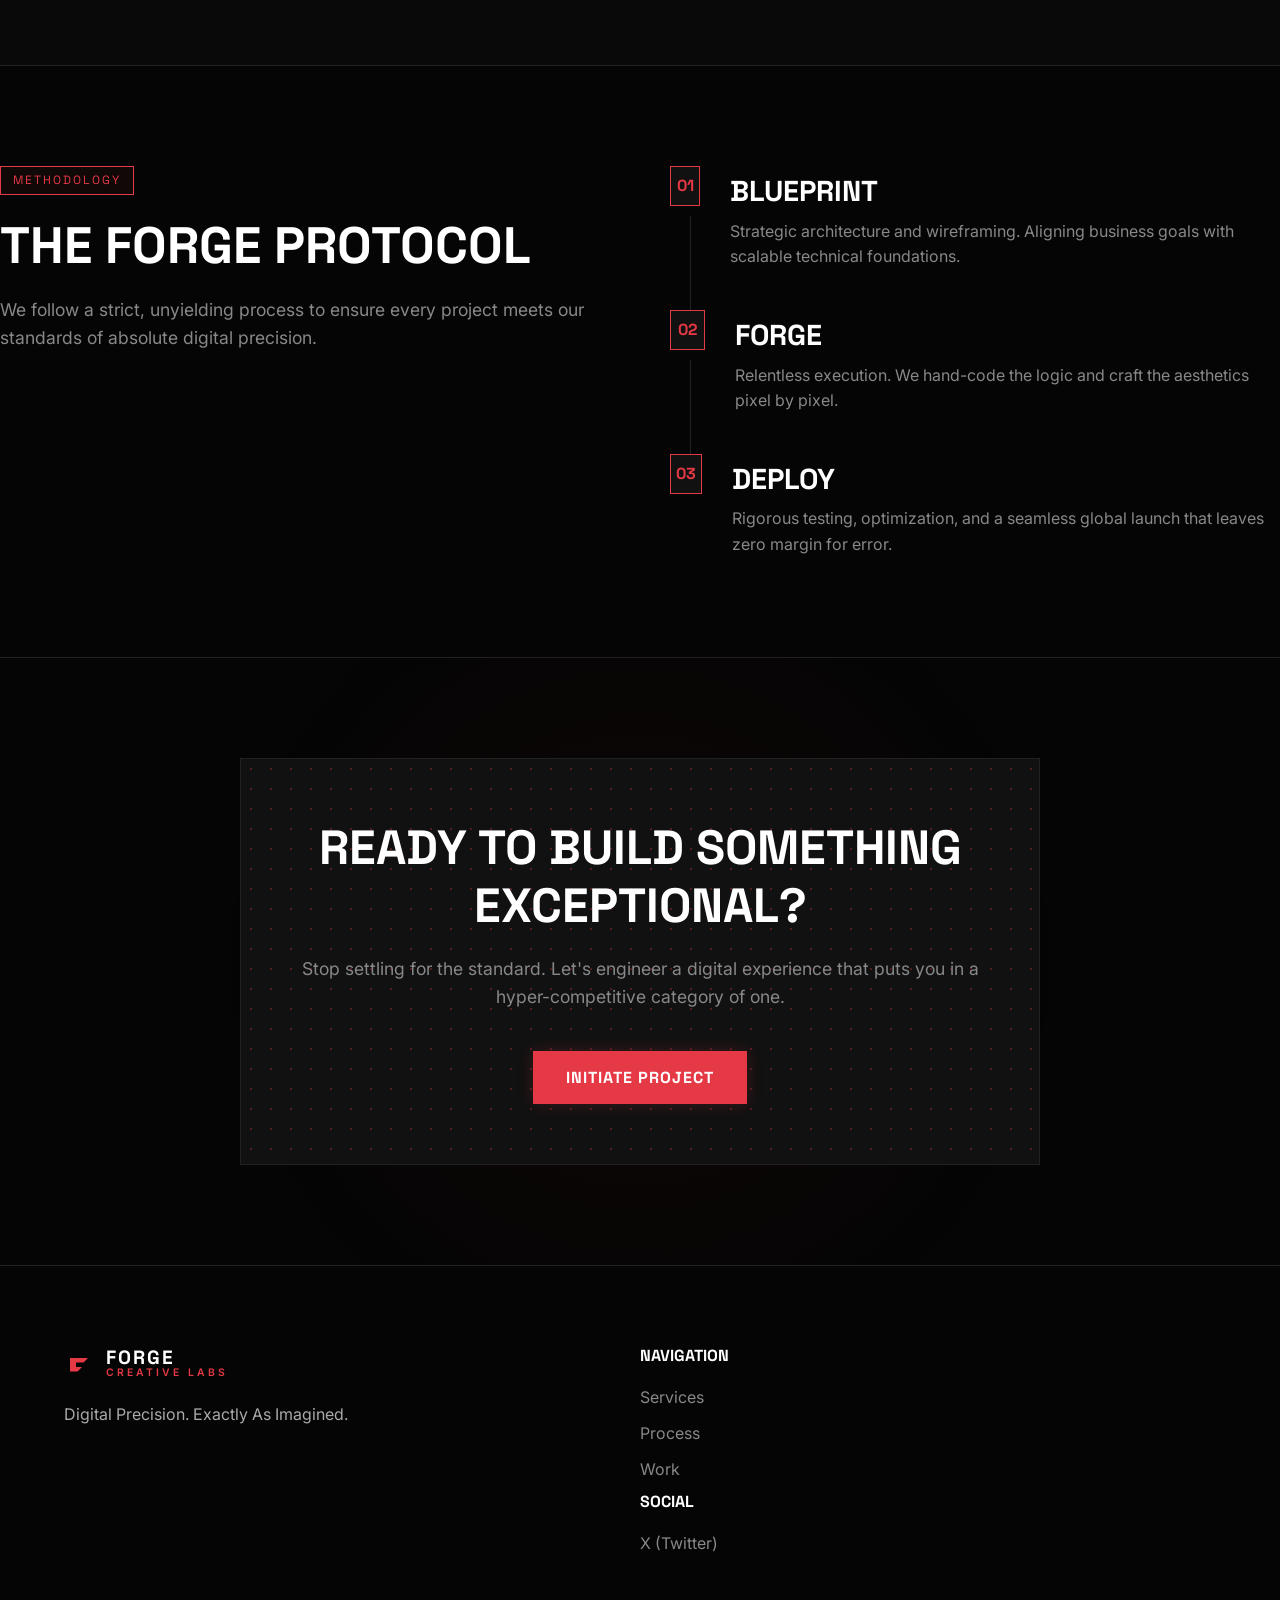
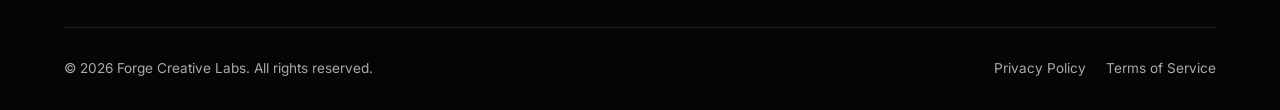
==== commit a4f2b1be: "Redirect Initiate Project to X DMs instead of Modal" ====
--- a/index.html
+++ b/index.html
@@ -32,7 +32,7 @@
                 <a href="#work" class="nav-link">Work</a>
             </nav>
             <div class="nav-actions">
-                <a href="#" class="btn btn-primary open-contact-btn">Start a Project</a>
+                <a href="https://x.com/ForgeCreative26" target="_blank" class="btn btn-primary">Start a Project</a>
             </div>
         </div>
     </header>
@@ -159,7 +159,7 @@
                     <div class="cta-bg-fx"></div>
                     <h2 class="cta-title">READY TO BUILD SOMETHING EXCEPTIONAL?</h2>
                     <p class="cta-text">Stop settling for the standard. Let's engineer a digital experience that puts you in a hyper-competitive category of one.</p>
-                    <a href="#" class="btn btn-primary btn-large cta-btn open-contact-btn">Initiate Project</a>
+                    <a href="https://x.com/ForgeCreative26" target="_blank" class="btn btn-primary btn-large cta-btn">Initiate Project</a>
                 </div>
             </div>
         </section>
@@ -206,43 +206,6 @@
     <!-- Toast Notification -->
     <div id="toast-container" class="toast-container"></div>
 
-    <!-- Contact Modal -->
-    <div class="modal-overlay" id="contact-modal">
-        <div class="modal-content">
-            <button class="modal-close" id="modal-close">&times;</button>
-            <h2 class="modal-title">INITIATE CONNECTION</h2>
-            <p class="modal-desc">Provide your project parameters. This will be transmitted directly to our secure inbox.</p>
-            
-            <!-- Replace 'forgecreative26@gmail.com' with the actual Gmail address -->
-            <form action="https://formsubmit.co/forgecreative26@gmail.com" method="POST" class="contact-form">
-                <!-- Disable Captcha for smoother UX -->
-                <input type="hidden" name="_captcha" value="false">
-                <input type="hidden" name="_subject" value="New Project Inquiry - Forge Creative Labs">
-                <!-- Redirect back to the site instead of formsubmit default page -->
-                <input type="hidden" name="_next" value="">
-                
-                <div class="form-group">
-                    <label for="name">Name / Alias</label>
-                    <input type="text" id="name" name="name" required placeholder="Enter your name">
-                </div>
-                
-                <div class="form-group">
-                    <label for="email">Email Address</label>
-                    <input type="email" id="email" name="email" required placeholder="your.email@system.tld">
-                </div>
-                
-                <div class="form-group">
-                    <label for="message">Project Parameters & Vision</label>
-                    <textarea id="message" name="message" required rows="5" placeholder="Describe the digital experience you want to forge..."></textarea>
-                </div>
-                
-                <button type="submit" class="btn btn-primary btn-large btn-full">
-                    <span>Transmit Message</span>
-                </button>
-            </form>
-        </div>
-    </div>
-
     <script src="js/main.js"></script>
 </body>
 </html>
--- a/css/style.css
+++ b/css/style.css
@@ -0,0 +1,836 @@
+:root {
+    --bg-dark: #050505;
+    --bg-card: #111111;
+    --bg-accent: #1a1a1a;
+    --text-primary: #ffffff;
+    --text-muted: #888888;
+    --text-dark: #aaaaaa;
+    --accent-red: #E63946;
+    --accent-orange: #FF5A36;
+    --border-color: #222222;
+    --border-highlight: rgba(230, 57, 70, 0.3);
+    
+    --font-sans: 'Inter', sans-serif;
+    --font-heading: 'Space Grotesk', sans-serif;
+    
+    --transition-fast: 0.2s cubic-bezier(0.16, 1, 0.3, 1);
+    --transition-medium: 0.4s cubic-bezier(0.16, 1, 0.3, 1);
+}
+
+* {
+    margin: 0;
+    padding: 0;
+    box-sizing: border-box;
+}
+
+body {
+    background-color: var(--bg-dark);
+    color: var(--text-primary);
+    font-family: var(--font-sans);
+    line-height: 1.6;
+    overflow-x: hidden;
+}
+
+a {
+    color: inherit;
+    text-decoration: none;
+}
+
+ul {
+    list-style: none;
+}
+
+.container {
+    max-width: 1280px;
+    margin: 0 auto;
+    padding: 0 5%;
+}
+
+.block-padding {
+    padding: 100px 0;
+}
+
+/* Custom Cursor Glow */
+.cursor-glow {
+    position: fixed;
+    top: 0;
+    left: 0;
+    width: 600px;
+    height: 600px;
+    background: radial-gradient(circle closest-side, rgba(230, 57, 70, 0.05), transparent);
+    transform: translate(-50%, -50%);
+    pointer-events: none;
+    z-index: 0;
+}
+
+/* Canvas Background */
+#canvas-container {
+    position: fixed;
+    top: 0;
+    left: 0;
+    width: 100vw;
+    height: 100vh;
+    z-index: -1;
+    opacity: 0.7;
+}
+
+/* Typography elements */
+h1, h2, h3, h4, h5, h6, .logo-name, .badge, .btn {
+    font-family: var(--font-heading);
+    text-transform: uppercase;
+    line-height: 1.2;
+}
+
+/* Navbar */
+.navbar {
+    position: fixed;
+    top: 0;
+    left: 0;
+    width: 100%;
+    z-index: 100;
+    padding: 20px 0;
+    background: rgba(5, 5, 5, 0.9);
+    border-bottom: 1px solid var(--border-color);
+    transition: transform var(--transition-fast);
+}
+
+.nav-container {
+    max-width: 1280px;
+    margin: 0 auto;
+    padding: 0 5%;
+    display: flex;
+    justify-content: space-between;
+    align-items: center;
+}
+
+.logo {
+    display: flex;
+    align-items: center;
+    gap: 12px;
+    z-index: 10;
+}
+
+.logo-text {
+    display: flex;
+    flex-direction: column;
+}
+
+.logo-name {
+    font-size: 1.2rem;
+    font-weight: 800;
+    letter-spacing: 2px;
+}
+
+.logo-sub {
+    font-size: 0.65rem;
+    color: var(--accent-red);
+    letter-spacing: 3px;
+    font-weight: 600;
+    margin-top: -4px;
+}
+
+.nav-links {
+    display: flex;
+    gap: 32px;
+}
+
+.nav-link {
+    font-size: 0.9rem;
+    font-weight: 600;
+    color: var(--text-dark);
+    text-transform: uppercase;
+    letter-spacing: 1px;
+    transition: color var(--transition-fast);
+    position: relative;
+}
+
+.nav-link:hover {
+    color: var(--text-primary);
+}
+
+.nav-link::after {
+    content: '';
+    position: absolute;
+    bottom: -4px;
+    left: 0;
+    width: 0%;
+    height: 2px;
+    background-color: var(--accent-red);
+    transition: width var(--transition-medium);
+}
+
+.nav-link:hover::after {
+    width: 100%;
+}
+
+.nav-actions {
+    display: flex;
+    gap: 16px;
+}
+
+/* Buttons */
+.btn {
+    display: inline-flex;
+    align-items: center;
+    justify-content: center;
+    padding: 12px 24px;
+    font-size: 0.9rem;
+    font-weight: 700;
+    letter-spacing: 1px;
+    cursor: pointer;
+    transition: all var(--transition-medium);
+    border: 1px solid transparent;
+    gap: 8px;
+    position: relative;
+    overflow: hidden;
+}
+
+.btn-large {
+    padding: 16px 32px;
+    font-size: 1rem;
+}
+
+.btn-primary {
+    background: var(--accent-red);
+    color: #fff;
+    border-color: var(--accent-red);
+    box-shadow: 0 0 15px rgba(230, 57, 70, 0.2);
+}
+
+.btn-primary:after {
+    content: '';
+    position: absolute;
+    top: 0;
+    left: -100%;
+    width: 100%;
+    height: 100%;
+    background: linear-gradient(90deg, transparent, rgba(255,255,255,0.2), transparent);
+    transition: left 0.5s ease;
+}
+
+.btn-primary:hover {
+    background: transparent;
+    color: var(--accent-red);
+    box-shadow: 0 0 25px rgba(230, 57, 70, 0.4);
+}
+
+.btn-primary:hover:after {
+    left: 100%;
+}
+
+.btn-outline {
+    background: transparent;
+    color: var(--text-primary);
+    border-color: var(--border-color);
+}
+
+.btn-outline:hover {
+    border-color: var(--accent-red);
+    color: var(--accent-red);
+    background: rgba(230, 57, 70, 0.05);
+}
+
+.btn-icon {
+    transition: transform var(--transition-medium);
+}
+
+.btn:hover .btn-icon {
+    transform: translateX(4px) translateY(-4px);
+}
+
+/* Hero Section */
+.hero {
+    min-height: 100vh;
+    display: flex;
+    flex-direction: column;
+    justify-content: center;
+    position: relative;
+    padding-top: 80px;
+    overflow: hidden;
+}
+
+.hero-content {
+    display: flex;
+    flex-direction: column;
+    align-items: flex-start;
+    justify-content: center;
+    position: relative;
+    z-index: 10;
+}
+
+.hero-label {
+    display: flex;
+    align-items: center;
+    gap: 12px;
+    margin-bottom: 24px;
+    opacity: 0;
+    transform: translateY(20px);
+    animation: fadeUp 0.8s forwards 0.2s;
+}
+
+.slashes {
+    color: var(--accent-red);
+    font-weight: 800;
+    letter-spacing: 2px;
+}
+
+.label-text {
+    font-size: 0.85rem;
+    text-transform: uppercase;
+    letter-spacing: 3px;
+    color: var(--text-dark);
+}
+
+.hero-title {
+    font-size: clamp(3rem, 6vw, 5.5rem);
+    font-weight: 800;
+    margin-bottom: 30px;
+    display: flex;
+    flex-direction: column;
+}
+
+.hero-title .line {
+    opacity: 0;
+    transform: translateY(30px);
+}
+
+.hero-title .line:nth-child(1) {
+    animation: fadeUp 0.8s forwards 0.4s;
+}
+
+.hero-title .line:nth-child(2) {
+    animation: fadeUp 0.8s forwards 0.6s;
+}
+
+.highlight {
+    color: var(--accent-red);
+    /* For a text-gradient effect */
+    background: linear-gradient(90deg, var(--accent-red), var(--accent-orange));
+    -webkit-background-clip: text;
+    background-clip: text;
+    -webkit-text-fill-color: transparent;
+}
+
+.hero-subtitle {
+    font-size: 1.1rem;
+    color: var(--text-muted);
+    max-width: 600px;
+    margin-bottom: 40px;
+    opacity: 0;
+    transform: translateY(20px);
+    animation: fadeUp 0.8s forwards 0.8s;
+}
+
+.hero-cta {
+    display: flex;
+    gap: 20px;
+    opacity: 0;
+    transform: translateY(20px);
+    animation: fadeUp 0.8s forwards 1s;
+}
+
+.scroll-indicator {
+    position: absolute;
+    bottom: 40px;
+    left: 5%;
+    display: flex;
+    align-items: center;
+    gap: 15px;
+    opacity: 0;
+    animation: fadeIn 1s forwards 1.5s;
+}
+
+.mouse {
+    width: 24px;
+    height: 36px;
+    border: 2px solid var(--text-dark);
+    border-radius: 12px;
+    position: relative;
+}
+
+.wheel {
+    width: 2px;
+    height: 6px;
+    background: var(--accent-red);
+    position: absolute;
+    top: 6px;
+    left: 50%;
+    transform: translateX(-50%);
+    border-radius: 2px;
+    animation: scrollWheel 1.5s infinite;
+}
+
+.scroll-text {
+    font-size: 0.7rem;
+    text-transform: uppercase;
+    letter-spacing: 2px;
+    color: var(--text-dark);
+    transform: rotate(-90deg);
+    transform-origin: left center;
+    position: absolute;
+    left: 40px;
+    bottom: 0px;
+    white-space: nowrap;
+}
+
+/* Sections Global */
+.section-header {
+    margin-bottom: 60px;
+    max-width: 700px;
+}
+
+.badge {
+    display: inline-block;
+    padding: 6px 12px;
+    border: 1px solid var(--accent-red);
+    color: var(--accent-red);
+    font-size: 0.75rem;
+    letter-spacing: 2px;
+    margin-bottom: 20px;
+    background: rgba(230, 57, 70, 0.05);
+}
+
+.section-title {
+    font-size: clamp(2rem, 4vw, 3.5rem);
+    margin-bottom: 20px;
+}
+
+.section-desc {
+    color: var(--text-muted);
+    font-size: 1.1rem;
+}
+
+/* Services */
+.services {
+    position: relative;
+    z-index: 10;
+    background: linear-gradient(180deg, transparent, rgba(10,10,10,0.8) 20%);
+    border-top: 1px solid var(--border-color);
+}
+
+.services-grid {
+    display: grid;
+    grid-template-columns: repeat(auto-fit, minmax(300px, 1fr));
+    gap: 30px;
+}
+
+.service-card {
+    background: var(--bg-card);
+    padding: 40px;
+    position: relative;
+    border: 1px solid var(--border-color);
+    transition: transform var(--transition-medium), background var(--transition-medium);
+    overflow: hidden;
+}
+
+.service-card:hover {
+    transform: translateY(-10px);
+    background: var(--bg-accent);
+}
+
+.card-icon {
+    margin-bottom: 30px;
+    display: flex;
+    justify-content: center;
+    align-items: center;
+    width: 60px;
+    height: 60px;
+    background: rgba(230, 57, 70, 0.05);
+    border: 1px solid var(--border-highlight);
+    border-radius: 0; /* Sharp corners per industrial vibe */
+    transition: all var(--transition-medium);
+}
+
+.service-card:hover .card-icon {
+    background: var(--accent-red);
+}
+
+.service-card:hover .card-icon stroke,
+.service-card:hover .card-icon svg {
+    stroke: #fff;
+}
+
+.card-title {
+    font-size: 1.5rem;
+    margin-bottom: 15px;
+}
+
+.card-text {
+    color: var(--text-muted);
+    font-size: 1rem;
+}
+
+.card-border {
+    position: absolute;
+    bottom: 0;
+    left: 0;
+    height: 2px;
+    width: 0;
+    background: var(--accent-red);
+    transition: width var(--transition-medium);
+}
+
+.service-card:hover .card-border {
+    width: 100%;
+}
+
+/* Process Section */
+.process {
+    background: var(--bg-dark);
+    position: relative;
+    border-top: 1px solid var(--border-color);
+}
+
+.process-wrapper {
+    display: grid;
+    grid-template-columns: 1fr 1fr;
+    gap: 60px;
+}
+
+.process-steps {
+    display: flex;
+    flex-direction: column;
+    gap: 40px;
+}
+
+.step {
+    display: flex;
+    gap: 30px;
+    position: relative;
+}
+
+.step::before {
+    content: '';
+    position: absolute;
+    left: 20px;
+    top: 50px;
+    bottom: -40px;
+    width: 1px;
+    background: var(--border-color);
+    z-index: 1;
+}
+
+.step:last-child::before {
+    display: none;
+}
+
+.step-num {
+    width: 40px;
+    height: 40px;
+    background: var(--bg-card);
+    border: 1px solid var(--accent-red);
+    color: var(--accent-red);
+    display: flex;
+    align-items: center;
+    justify-content: center;
+    font-family: var(--font-heading);
+    font-weight: 700;
+    z-index: 2;
+    position: relative;
+}
+
+.step-details {
+    padding-top: 8px;
+}
+
+.step-title {
+    font-size: 1.8rem;
+    margin-bottom: 10px;
+    color: var(--text-primary);
+}
+
+.step-text {
+    color: var(--text-muted);
+}
+
+/* CTA */
+.cta {
+    padding: 100px 0;
+    border-top: 1px solid var(--border-color);
+    background: radial-gradient(circle at center, rgba(230, 57, 70, 0.05) 0%, transparent 60%);
+}
+
+.cta-box {
+    text-align: center;
+    max-width: 800px;
+    margin: 0 auto;
+    padding: 60px 40px;
+    border: 1px solid var(--border-color);
+    background: var(--bg-card);
+    position: relative;
+    overflow: hidden;
+}
+
+.cta-bg-fx {
+    position: absolute;
+    top: 0;
+    left: 0;
+    right: 0;
+    bottom: 0;
+    opacity: 0.3;
+    background-image: radial-gradient(var(--accent-red) 1px, transparent 1px);
+    background-size: 20px 20px;
+    z-index: 0;
+}
+
+.cta-title, .cta-text, .cta-btn {
+    position: relative;
+    z-index: 10;
+}
+
+.cta-title {
+    font-size: clamp(2rem, 4vw, 3rem);
+    margin-bottom: 20px;
+}
+
+.cta-text {
+    font-size: 1.1rem;
+    color: var(--text-muted);
+    margin-bottom: 40px;
+}
+
+/* Footer */
+footer {
+    border-top: 1px solid var(--border-color);
+    padding: 80px 0 30px;
+    background: var(--bg-dark);
+}
+
+.footer-grid {
+    display: grid;
+    grid-template-columns: 2fr 1fr 1fr;
+    gap: 40px;
+    margin-bottom: 60px;
+}
+
+.footer-desc {
+    color: var(--text-dark);
+    margin-top: 20px;
+    max-width: 300px;
+}
+
+.link-col h4 {
+    color: var(--text-primary);
+    margin-bottom: 20px;
+    font-size: 1rem;
+}
+
+.link-col a {
+    display: block;
+    color: var(--text-muted);
+    margin-bottom: 10px;
+    transition: color var(--transition-fast);
+}
+
+.link-col a:hover {
+    color: var(--accent-red);
+}
+
+.footer-bottom {
+    display: flex;
+    justify-content: space-between;
+    align-items: center;
+    padding-top: 30px;
+    border-top: 1px solid var(--border-color);
+    color: var(--text-dark);
+    font-size: 0.85rem;
+}
+
+.legal {
+    display: flex;
+    gap: 20px;
+}
+
+.legal a:hover {
+    color: var(--text-primary);
+}
+
+/* Animations */
+@keyframes fadeUp {
+    from {
+        opacity: 0;
+        transform: translateY(30px);
+    }
+    to {
+        opacity: 1;
+        transform: translateY(0);
+    }
+}
+
+@keyframes fadeIn {
+    from { opacity: 0; }
+    to { opacity: 1; }
+}
+
+@keyframes scrollWheel {
+    0% { top: 6px; opacity: 1; }
+    100% { top: 20px; opacity: 0; }
+}
+
+/* Contact Modal */
+.modal-overlay {
+    position: fixed;
+    top: 0;
+    left: 0;
+    width: 100vw;
+    height: 100vh;
+    background: rgba(5, 5, 5, 0.95);
+    z-index: 1000;
+    display: flex;
+    justify-content: center;
+    align-items: center;
+    opacity: 0;
+    pointer-events: none;
+    transition: opacity var(--transition-medium);
+}
+.modal-overlay.active {
+    opacity: 1;
+    pointer-events: auto;
+}
+.modal-content {
+    background: var(--bg-card);
+    border: 1px solid var(--accent-red);
+    width: 90%;
+    max-width: 500px;
+    padding: 40px;
+    position: relative;
+    transform: translateY(20px);
+    transition: transform var(--transition-medium);
+    box-shadow: 0 10px 40px rgba(5, 5, 5, 0.8), 0 0 30px rgba(230, 57, 70, 0.15);
+}
+.modal-overlay.active .modal-content {
+    transform: translateY(0);
+}
+.modal-close {
+    position: absolute;
+    top: 15px;
+    right: 20px;
+    background: transparent;
+    border: none;
+    color: var(--text-muted);
+    font-size: 2rem;
+    cursor: pointer;
+    transition: color var(--transition-fast);
+}
+.modal-close:hover {
+    color: var(--accent-red);
+}
+.modal-title {
+    font-size: 1.8rem;
+    margin-bottom: 10px;
+}
+.modal-desc {
+    color: var(--text-muted);
+    margin-bottom: 30px;
+    font-size: 0.95rem;
+}
+.contact-form {
+    display: flex;
+    flex-direction: column;
+    gap: 20px;
+}
+.form-group {
+    display: flex;
+    flex-direction: column;
+    gap: 8px;
+}
+.form-group label {
+    font-size: 0.85rem;
+    font-family: var(--font-heading);
+    text-transform: uppercase;
+    letter-spacing: 1px;
+    color: var(--text-dark);
+}
+.form-group input,
+.form-group textarea {
+    background: rgba(5, 5, 5, 0.5);
+    border: 1px solid var(--border-color);
+    padding: 12px 15px;
+    color: var(--text-primary);
+    font-family: var(--font-sans);
+    font-size: 1rem;
+    transition: border-color var(--transition-fast), box-shadow var(--transition-fast);
+    outline: none;
+}
+.form-group input:focus,
+.form-group textarea:focus {
+    border-color: var(--accent-red);
+    box-shadow: 0 0 10px rgba(230, 57, 70, 0.1);
+}
+.btn-full {
+    width: 100%;
+    margin-top: 10px;
+}
+
+/* Toast Notification */
+.toast-container {
+    position: fixed;
+    bottom: 30px;
+    right: 30px;
+    z-index: 2000;
+    display: flex;
+    flex-direction: column;
+    gap: 15px;
+    pointer-events: none;
+}
+.toast {
+    background: rgba(5, 5, 5, 0.98);
+    border: 1px solid var(--border-color);
+    border-left: 3px solid var(--accent-red);
+    padding: 16px 20px;
+    box-shadow: 0 10px 30px rgba(0,0,0,0.8);
+    color: var(--text-primary);
+    font-family: var(--font-heading);
+    font-size: 0.85rem;
+    letter-spacing: 1px;
+    text-transform: uppercase;
+    animation: slideInToast 0.4s cubic-bezier(0.16, 1, 0.3, 1) forwards;
+    display: flex;
+    align-items: center;
+    gap: 12px;
+}
+.toast-icon {
+    color: var(--accent-red);
+}
+
+@keyframes slideInToast {
+    from { opacity: 0; transform: translateX(100%); }
+    to { opacity: 1; transform: translateX(0); }
+}
+@keyframes fadeOutToast {
+    from { opacity: 1; transform: translateX(0); }
+    to { opacity: 0; transform: translateX(100%); }
+}
+
+/* Responsive */
+@media (max-width: 900px) {
+    .process-wrapper {
+        grid-template-columns: 1fr;
+    }
+    .footer-grid {
+        grid-template-columns: 1fr 1fr;
+    }
+    .footer-brand {
+        grid-column: 1 / -1;
+    }
+    .cursor-glow {
+        display: none;
+    }
+    body {
+        cursor: auto;
+    }
+    .service-card, .btn {
+        cursor: pointer;
+    }
+}
+
+@media (max-width: 600px) {
+    .nav-links {
+        display: none;
+    }
+    .footer-bottom {
+        flex-direction: column;
+        gap: 20px;
+        text-align: center;
+    }
+}
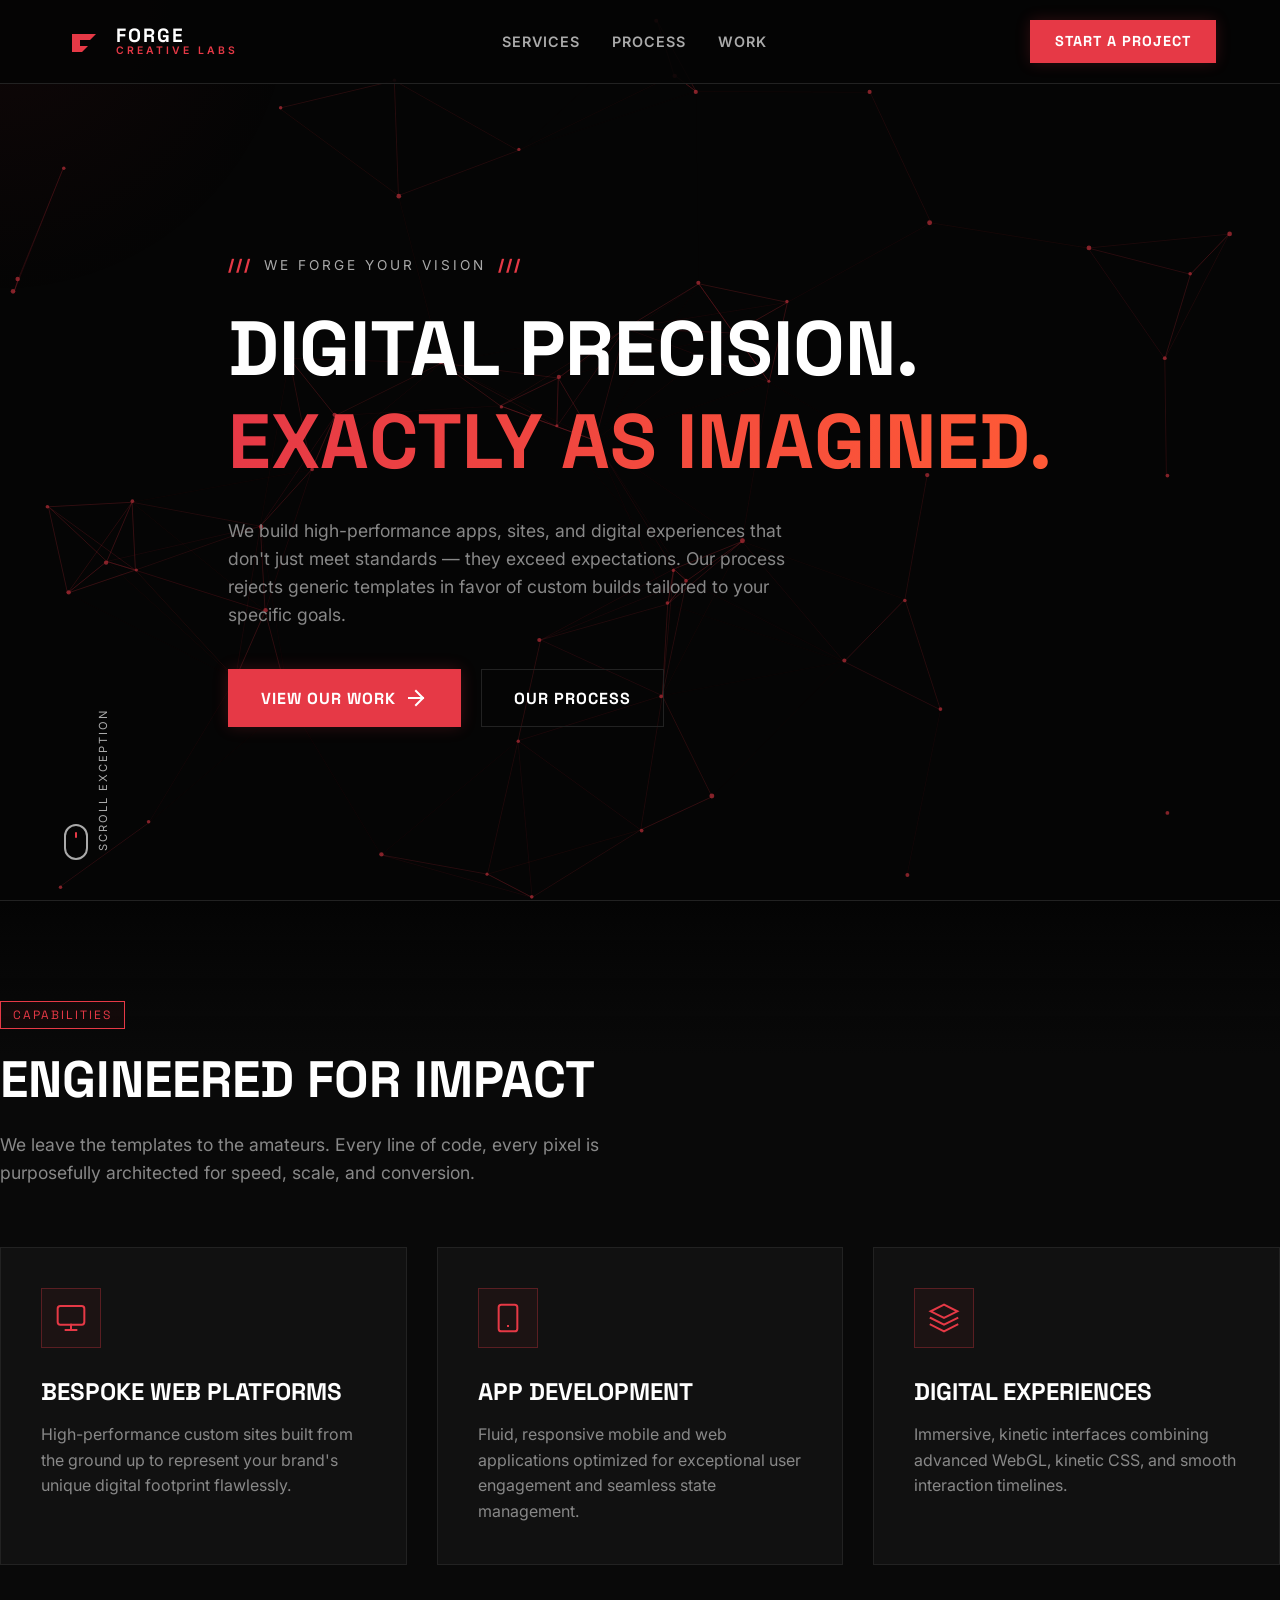
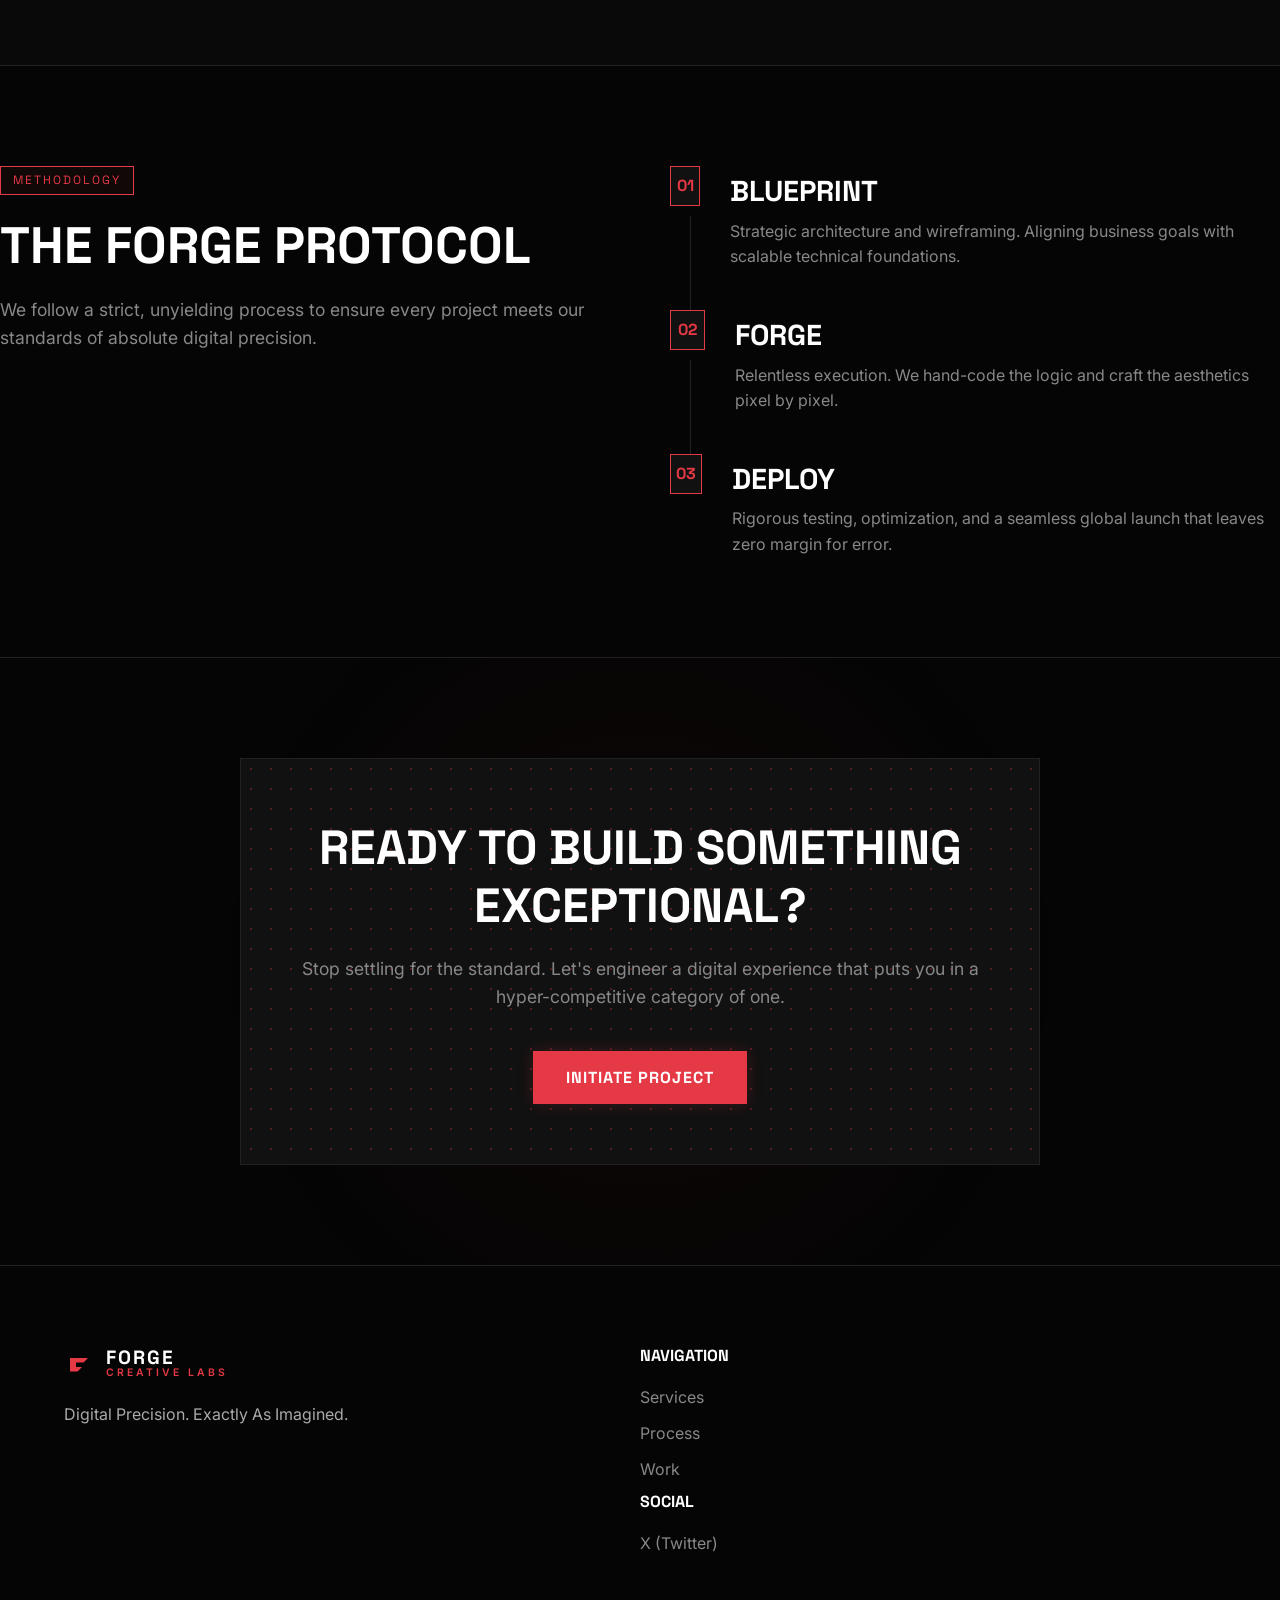
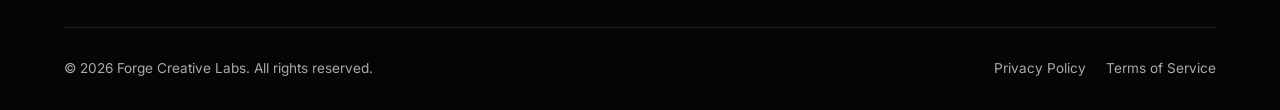
==== commit 588c70a6: "Add responsive scaling and mobile hamburger menu" ====
--- a/index.html
+++ b/index.html
@@ -33,6 +33,11 @@
             </nav>
             <div class="nav-actions">
                 <a href="https://x.com/ForgeCreative26" target="_blank" class="btn btn-primary">Start a Project</a>
+                <div class="hamburger">
+                    <span></span>
+                    <span></span>
+                    <span></span>
+                </div>
             </div>
         </div>
     </header>
--- a/css/style.css
+++ b/css/style.css
@@ -802,10 +802,42 @@
     to { opacity: 0; transform: translateX(100%); }
 }
 
+/* Hamburger */
+.hamburger {
+    display: none;
+    flex-direction: column;
+    justify-content: space-between;
+    width: 30px;
+    height: 20px;
+    cursor: pointer;
+    z-index: 101;
+}
+
+.hamburger span {
+    display: block;
+    height: 2px;
+    width: 100%;
+    background-color: var(--text-primary);
+    transition: all var(--transition-fast);
+}
+
+.hamburger.active span:nth-child(1) {
+    transform: translateY(9px) rotate(45deg);
+}
+
+.hamburger.active span:nth-child(2) {
+    opacity: 0;
+}
+
+.hamburger.active span:nth-child(3) {
+    transform: translateY(-9px) rotate(-45deg);
+}
+
 /* Responsive */
 @media (max-width: 900px) {
     .process-wrapper {
         grid-template-columns: 1fr;
+        gap: 40px;
     }
     .footer-grid {
         grid-template-columns: 1fr 1fr;
@@ -813,24 +845,91 @@
     .footer-brand {
         grid-column: 1 / -1;
     }
-    .cursor-glow {
+    .hero-title {
+        font-size: clamp(2.5rem, 8vw, 4.5rem);
+    }
+    .section-title {
+        font-size: clamp(1.8rem, 6vw, 3rem);
+    }
+    .block-padding {
+        padding: 60px 0;
+    }
+    .step::before {
+        left: 15px;
+    }
+    .step-num {
+        width: 30px;
+        height: 30px;
+        font-size: 0.9rem;
+    }
+}
+
+@media (max-width: 768px) {
+    .hamburger {
+        display: flex;
+    }
+    .nav-links {
+        position: fixed;
+        top: 0;
+        right: -100%;
+        width: 100%;
+        height: 100vh;
+        background: rgba(5, 5, 5, 0.98);
+        border-left: 1px solid var(--border-color);
+        flex-direction: column;
+        justify-content: center;
+        align-items: center;
+        transition: right var(--transition-medium);
+        z-index: 99;
+    }
+    .nav-links.active {
+        right: 0;
+    }
+    .nav-link {
+        font-size: 1.5rem;
+        margin: 15px 0;
+    }
+    .nav-actions .btn {
         display: none;
     }
-    body {
-        cursor: auto;
-    }
-    .service-card, .btn {
-        cursor: pointer;
+    .hero-cta {
+        flex-direction: column;
+        width: 100%;
+    }
+    .hero-cta .btn {
+        width: 100%;
+    }
+    .services-grid {
+        grid-template-columns: 1fr;
+    }
+    .toast-container {
+        left: 20px;
+        right: 20px;
+        bottom: 20px;
+        align-items: center;
+    }
+    .toast {
+        font-size: 0.75rem;
+        padding: 12px 15px;
+        width: 100%;
     }
 }
 
 @media (max-width: 600px) {
-    .nav-links {
-        display: none;
-    }
     .footer-bottom {
         flex-direction: column;
         gap: 20px;
         text-align: center;
     }
-}
+    .footer-grid {
+        grid-template-columns: 1fr;
+    }
+    .hero-label {
+        flex-direction: column;
+        align-items: flex-start;
+        gap: 5px;
+    }
+    .hero-title .line {
+        line-height: 1.1;
+    }
+}
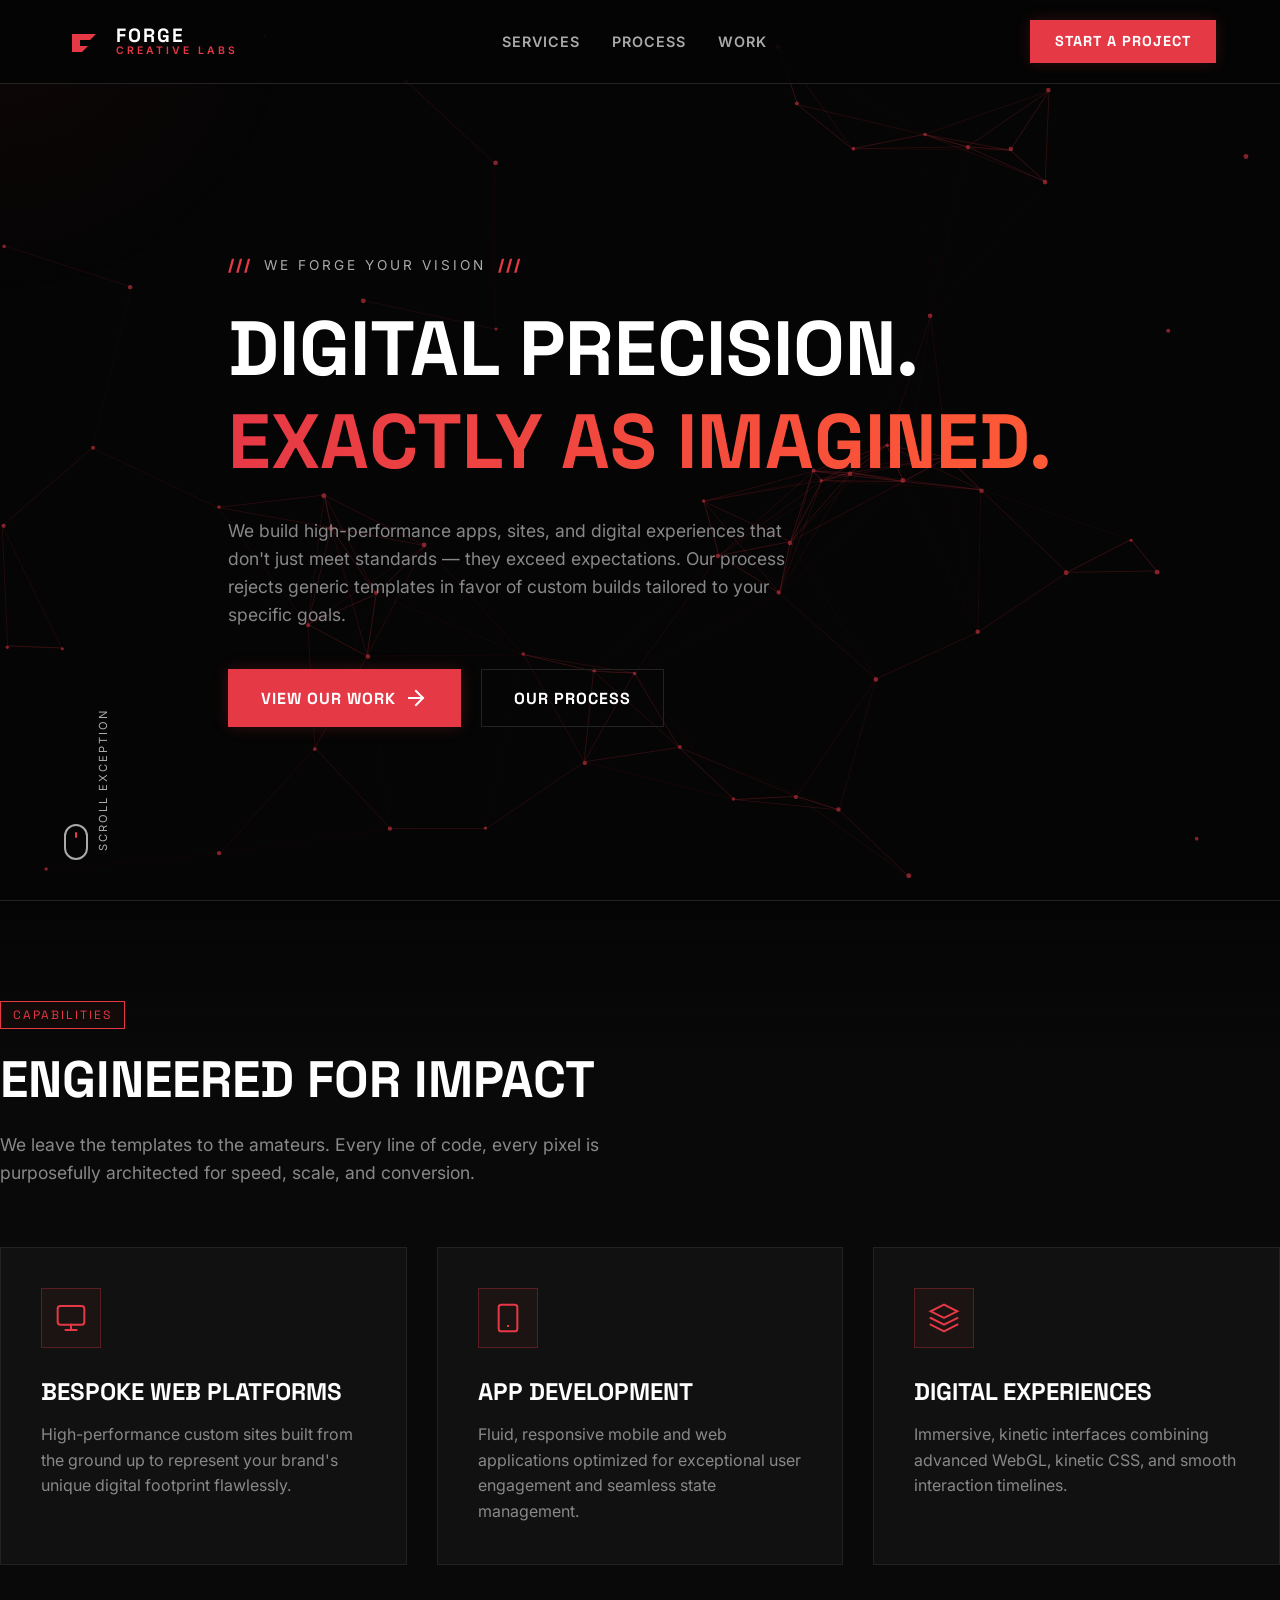
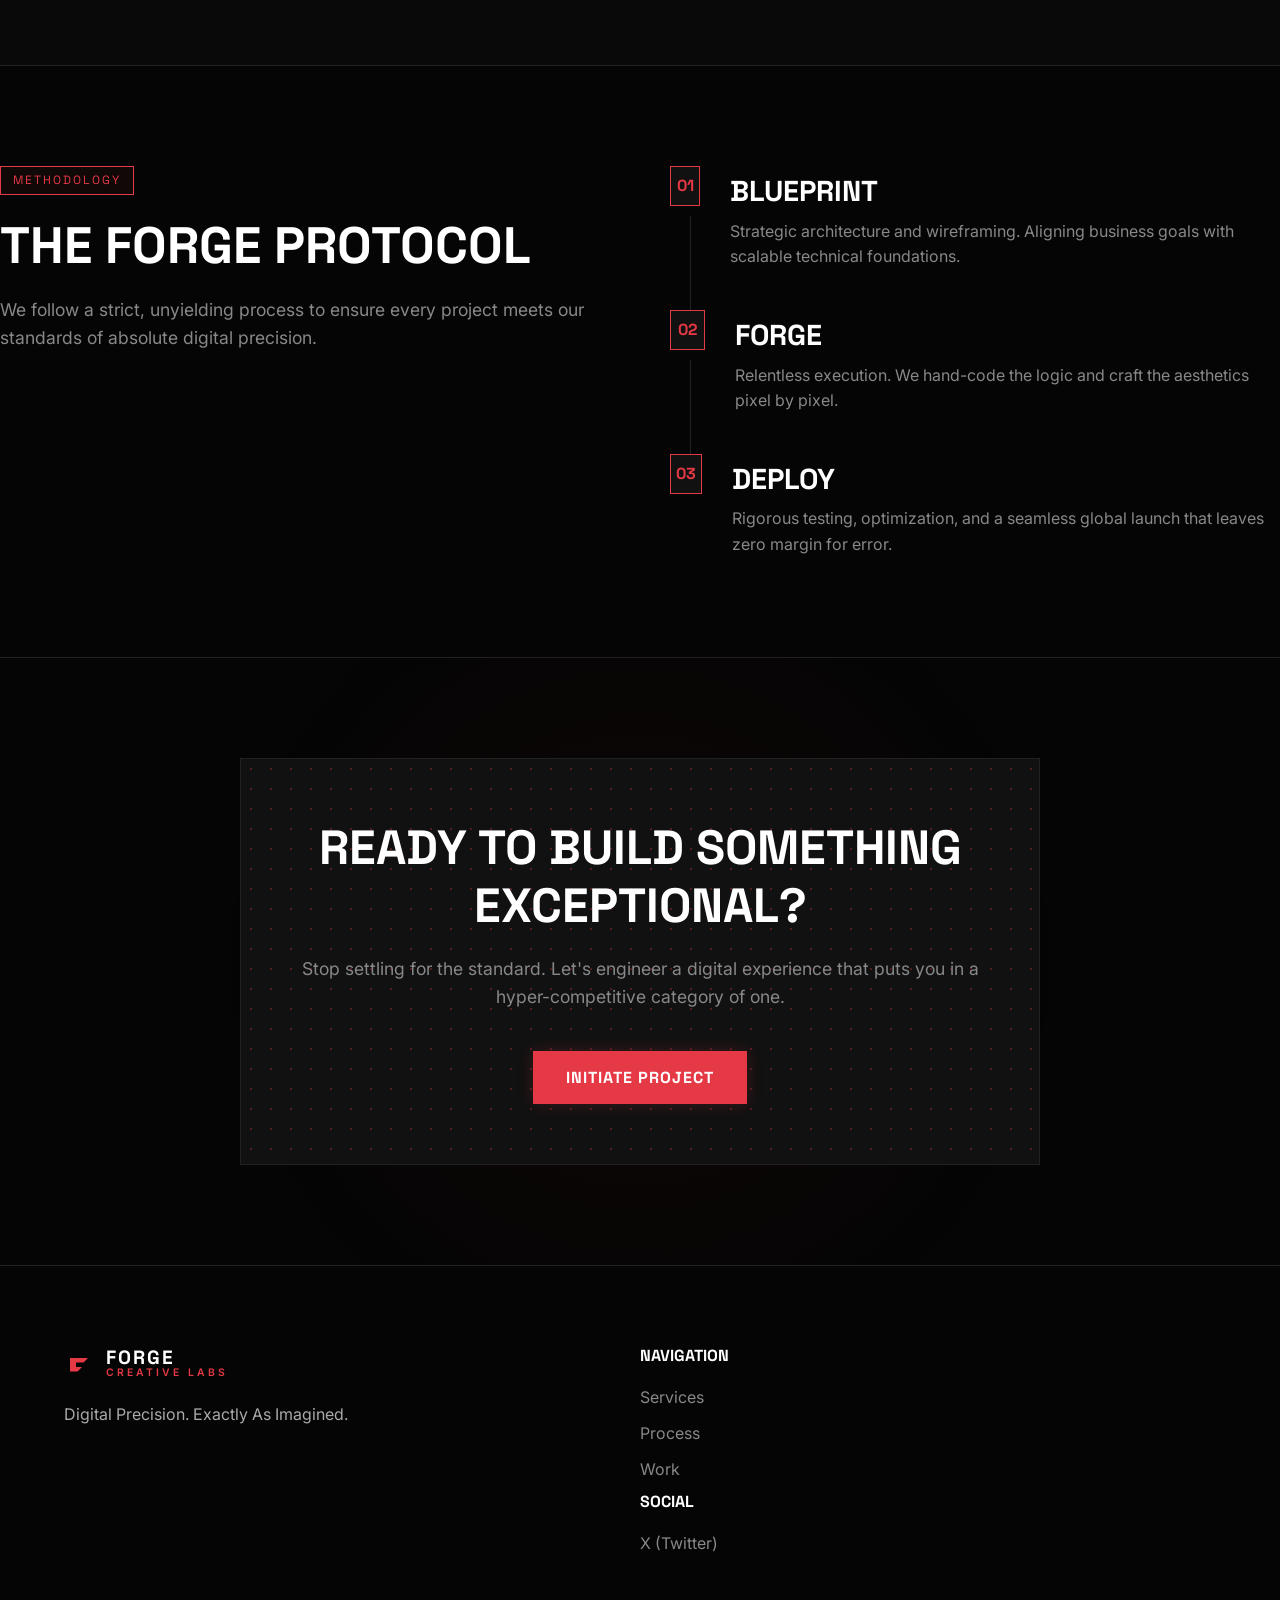
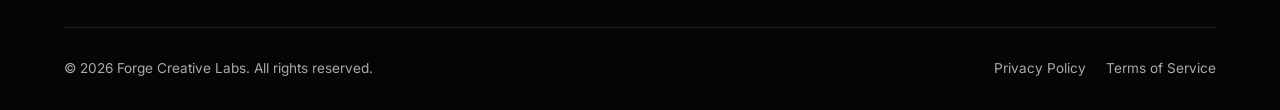
==== commit 50eab389: "Add professional Privacy Policy and Terms of Service pages" ====
--- a/index.html
+++ b/index.html
@@ -201,8 +201,8 @@
             <div class="footer-bottom">
                 <p>&copy; <span id="year"></span> Forge Creative Labs. All rights reserved.</p>
                 <div class="legal">
-                    <a href="#">Privacy Policy</a>
-                    <a href="#">Terms of Service</a>
+                    <a href="privacy.html">Privacy Policy</a>
+                    <a href="terms.html">Terms of Service</a>
                 </div>
             </div>
         </div>
--- a/css/style.css
+++ b/css/style.css
@@ -899,6 +899,9 @@
     .hero-cta .btn {
         width: 100%;
     }
+    .scroll-indicator {
+        display: none;
+    }
     .services-grid {
         grid-template-columns: 1fr;
     }
